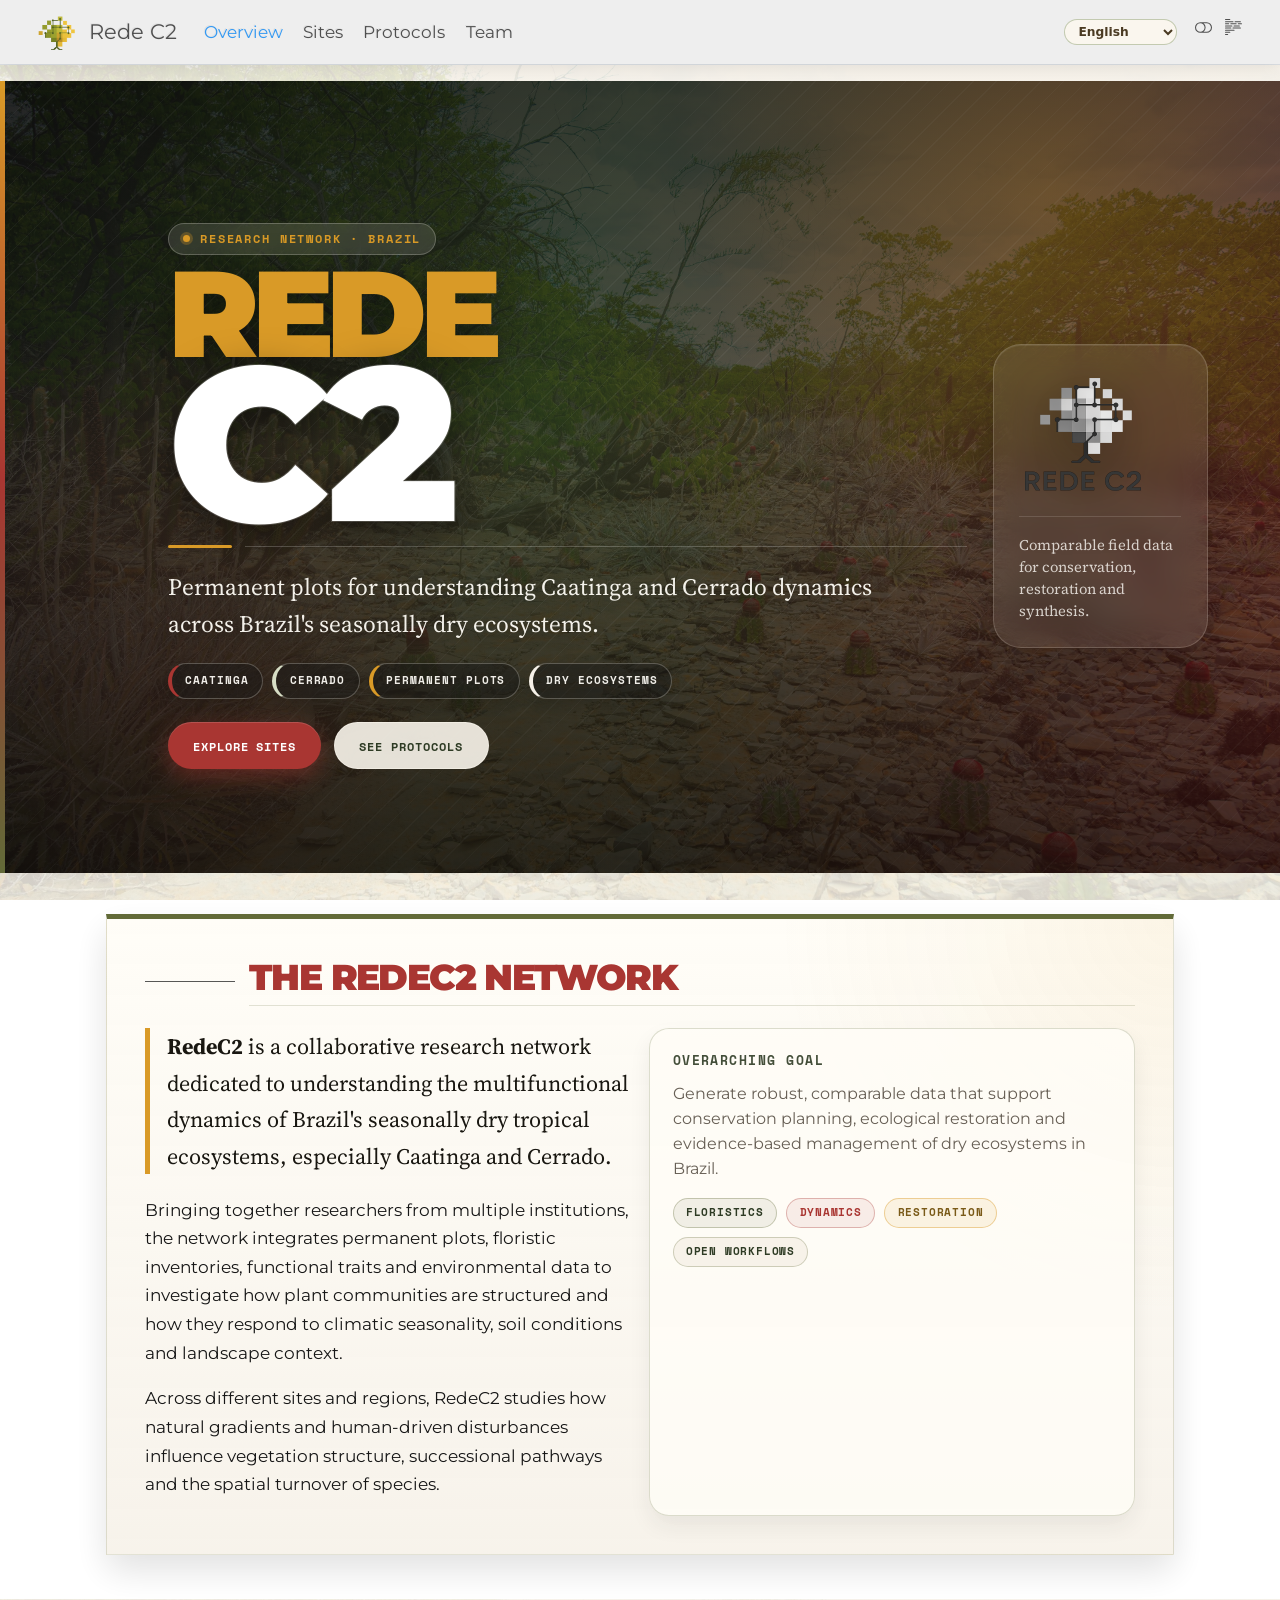
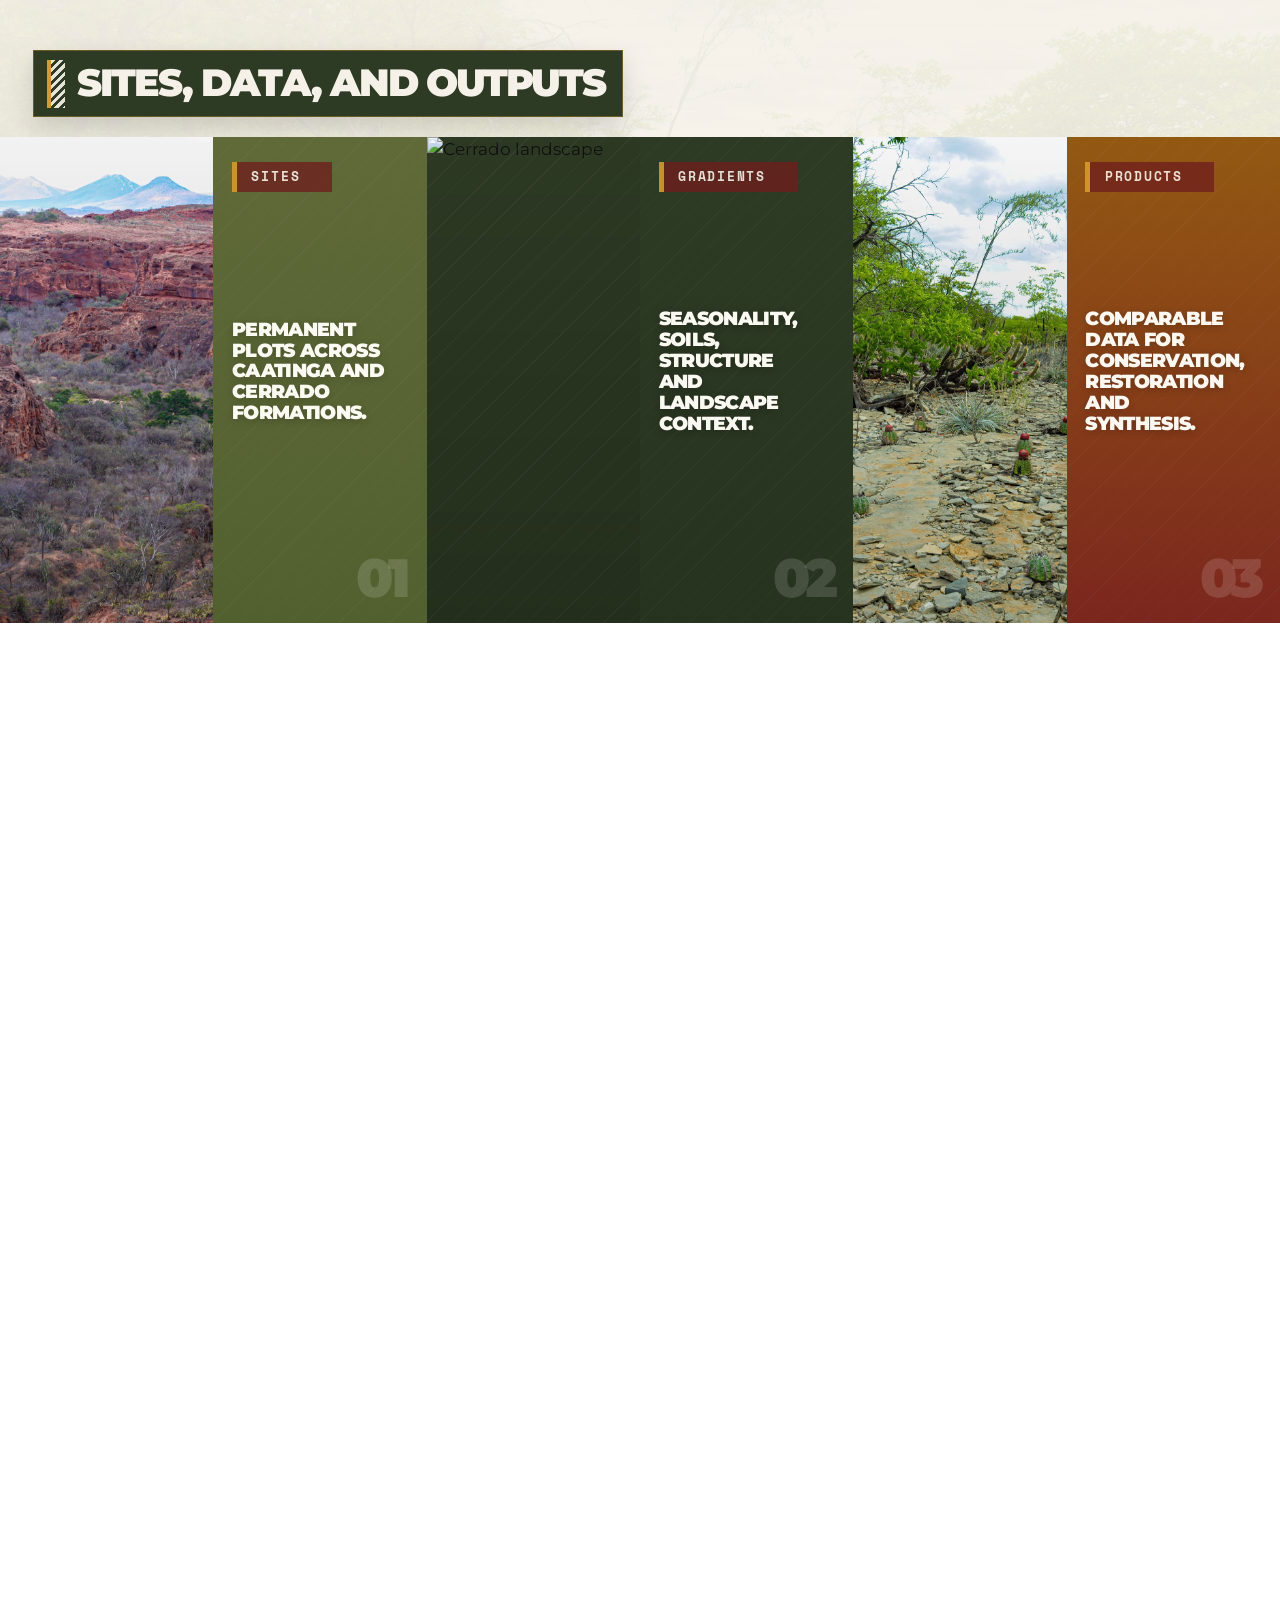
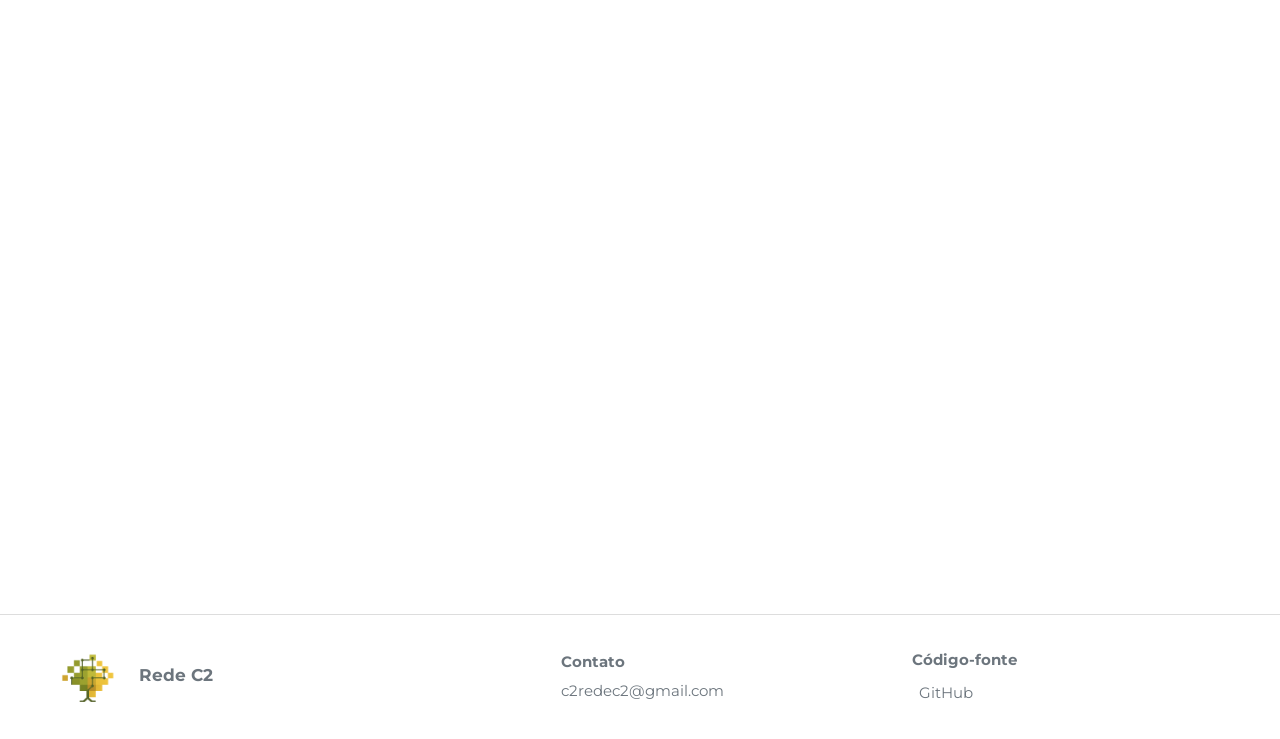
==== docs/index.html @ 5b2606c5 "Update homepage and footer" ====
<!DOCTYPE html>
<html xmlns="http://www.w3.org/1999/xhtml" lang="en" xml:lang="en"><head>

<meta charset="utf-8">
<meta name="generator" content="quarto-1.5.57">

<meta name="viewport" content="width=device-width, initial-scale=1.0, user-scalable=yes">


<title>Rede C2</title>
<style>
code{white-space: pre-wrap;}
span.smallcaps{font-variant: small-caps;}
div.columns{display: flex; gap: min(4vw, 1.5em);}
div.column{flex: auto; overflow-x: auto;}
div.hanging-indent{margin-left: 1.5em; text-indent: -1.5em;}
ul.task-list{list-style: none;}
ul.task-list li input[type="checkbox"] {
  width: 0.8em;
  margin: 0 0.8em 0.2em -1em; /* quarto-specific, see https://github.com/quarto-dev/quarto-cli/issues/4556 */ 
  vertical-align: middle;
}
</style>


<script src="site_libs/quarto-nav/quarto-nav.js"></script>
<script src="site_libs/quarto-nav/headroom.min.js"></script>
<script src="site_libs/clipboard/clipboard.min.js"></script>
<script src="site_libs/quarto-search/autocomplete.umd.js"></script>
<script src="site_libs/quarto-search/fuse.min.js"></script>
<script src="site_libs/quarto-search/quarto-search.js"></script>
<meta name="quarto:offset" content="./">
<link href="./figures/redec2_hex_sticker.png" rel="icon" type="image/png">
<script src="site_libs/quarto-html/quarto.js"></script>
<script src="site_libs/quarto-html/popper.min.js"></script>
<script src="site_libs/quarto-html/tippy.umd.min.js"></script>
<script src="site_libs/quarto-html/anchor.min.js"></script>
<link href="site_libs/quarto-html/tippy.css" rel="stylesheet">
<link href="site_libs/quarto-html/quarto-syntax-highlighting.css" rel="stylesheet" class="quarto-color-scheme" id="quarto-text-highlighting-styles">
<link href="site_libs/quarto-html/quarto-syntax-highlighting-dark.css" rel="prefetch" class="quarto-color-scheme quarto-color-alternate" id="quarto-text-highlighting-styles">
<script src="site_libs/bootstrap/bootstrap.min.js"></script>
<link href="site_libs/bootstrap/bootstrap-icons.css" rel="stylesheet">
<link href="site_libs/bootstrap/bootstrap.min.css" rel="stylesheet" class="quarto-color-scheme" id="quarto-bootstrap" data-mode="light">
<link href="site_libs/bootstrap/bootstrap-dark.min.css" rel="prefetch" class="quarto-color-scheme quarto-color-alternate" id="quarto-bootstrap" data-mode="dark">
<script id="quarto-search-options" type="application/json">{
  "location": "navbar",
  "copy-button": false,
  "collapse-after": 3,
  "panel-placement": "end",
  "type": "overlay",
  "limit": 50,
  "keyboard-shortcut": [
    "f",
    "/",
    "s"
  ],
  "show-item-context": false,
  "language": {
    "search-no-results-text": "No results",
    "search-matching-documents-text": "matching documents",
    "search-copy-link-title": "Copy link to search",
    "search-hide-matches-text": "Hide additional matches",
    "search-more-match-text": "more match in this document",
    "search-more-matches-text": "more matches in this document",
    "search-clear-button-title": "Clear",
    "search-text-placeholder": "",
    "search-detached-cancel-button-title": "Cancel",
    "search-submit-button-title": "Submit",
    "search-label": "Search"
  }
}</script>


<link rel="stylesheet" href="styles.css">
</head>

<body class="nav-fixed">

<div id="quarto-search-results"></div>
  <header id="quarto-header" class="headroom fixed-top">
    <nav class="navbar navbar-expand-lg " data-bs-theme="dark">
      <div class="navbar-container container-fluid">
      <div class="navbar-brand-container mx-auto">
    <a href="./index.html" class="navbar-brand navbar-brand-logo">
    <img src="./figures/redec2_hex_sticker.png" alt="" class="navbar-logo">
    </a>
    <a class="navbar-brand" href="./index.html">
    <span class="navbar-title">Rede C2</span>
    </a>
  </div>
            <div id="quarto-search" class="" title="Search"></div>
          <button class="navbar-toggler" type="button" data-bs-toggle="collapse" data-bs-target="#navbarCollapse" aria-controls="navbarCollapse" role="menu" aria-expanded="false" aria-label="Toggle navigation" onclick="if (window.quartoToggleHeadroom) { window.quartoToggleHeadroom(); }">
  <span class="navbar-toggler-icon"></span>
</button>
          <div class="collapse navbar-collapse" id="navbarCollapse">
            <ul class="navbar-nav navbar-nav-scroll me-auto">
  <li class="nav-item">
    <a class="nav-link active" href="./index.html" aria-current="page"> 
<span class="menu-text">Overview</span></a>
  </li>  
  <li class="nav-item">
    <a class="nav-link" href="./sites/index.html"> 
<span class="menu-text">Sites</span></a>
  </li>  
  <li class="nav-item">
    <a class="nav-link" href="./protocols/index.html"> 
<span class="menu-text">Protocols</span></a>
  </li>  
  <li class="nav-item">
    <a class="nav-link" href="./team/index.html"> 
<span class="menu-text">Team</span></a>
  </li>  
</ul>
            <ul class="navbar-nav navbar-nav-scroll ms-auto">
  <li class="nav-item compact">
    <a class="nav-link" href="https://github.com/giuliaottino/RedeC2"> <i class="bi bi-github" role="img" aria-label="Rede C2 GitHub">
</i> 
<span class="menu-text"></span></a>
  </li>  
</ul>
          </div> <!-- /navcollapse -->
            <div class="quarto-navbar-tools">
  <a href="" class="quarto-color-scheme-toggle quarto-navigation-tool  px-1" onclick="window.quartoToggleColorScheme(); return false;" title="Toggle dark mode"><i class="bi"></i></a>
  <a href="" class="quarto-reader-toggle quarto-navigation-tool px-1" onclick="window.quartoToggleReader(); return false;" title="Toggle reader mode">
  <div class="quarto-reader-toggle-btn">
  <i class="bi"></i>
  </div>
</a>
</div>
      </div> <!-- /container-fluid -->
    </nav>
</header>
<!-- content -->
<div id="quarto-content" class="quarto-container page-columns page-rows-contents page-layout-full page-navbar">
<!-- sidebar -->
<!-- margin-sidebar -->
    
<!-- main -->
<main class="content page-columns page-full column-page" id="quarto-document-content">




<link rel="preconnect" href="https://fonts.googleapis.com">
<link rel="preconnect" href="https://fonts.gstatic.com" crossorigin="">
<link href="https://fonts.googleapis.com/css2?family=Montserrat:wght@400;500;600;700;800;900&amp;family=Source+Serif+4:opsz,wght@8..60,400;8..60,600;8..60,700&amp;family=Space+Mono:wght@400;700&amp;display=swap" rel="stylesheet">
<style>
:root {
  --rc2-red:        #A93632;
  --rc2-red-dark:   #6E1F1D;
  --rc2-green:      #626A38;
  --rc2-green-dark: #2E3B24;
  --rc2-green-soft: #D7DDC5;
  --rc2-ochre:      #D99A27;
  --rc2-cream:      #F6F1E8;
  --rc2-paper:      #FFFDF7;
  --rc2-ink:        #171717;
  --rc2-muted:      #675F55;
  --rc2-line:       rgba(98,106,56,0.22);
  --rc2-shadow:     0 16px 34px rgba(0,0,0,0.12);

  --rc2-safe-gutter: clamp(0.75rem, 2.6vw, 2.25rem);
  --rc2-content-max: 1260px;
  --rc2-wide-max:    1480px;
  --rc2-xl-max:      1560px;
}

*, *::before, *::after {
  box-sizing: border-box;
}

html,
body {
  width: 100% !important;
  max-width: 100% !important;
  overflow-x: hidden !important;
  scroll-behavior: smooth;
}

body {
  margin: 0 !important;
  background:
    linear-gradient(rgba(246,241,232,0.90), rgba(246,241,232,0.86)),
    url("figures/c2_bg.jpg");
  background-repeat: no-repeat;
  background-size: cover;
  background-attachment: fixed;
  background-position: center top;
  color: var(--rc2-ink);
  font-family: 'Montserrat', Arial, sans-serif;
}

img,
video,
iframe,
svg,
canvas {
  max-width: 100%;
}

a {
  color: var(--rc2-red);
}

#quarto-content,
#quarto-document-content,
main,
main.content,
.page-columns,
.page-columns .content {
  min-width: 0 !important;
  max-width: 100% !important;
  overflow-x: hidden !important;
}

main.content {
  background: transparent;
  width: 100% !important;
  padding: 0 !important;
}

.quarto-title-block,
#title-block-header {
  display: none !important;
}

/* Navbar */
.navbar {
  box-shadow: 0 2px 18px rgba(0,0,0,0.10);
  backdrop-filter: blur(10px);
  -webkit-backdrop-filter: blur(10px);
}

.navbar .navbar-brand,
.navbar .nav-link {
  font-family: 'Montserrat', Arial, sans-serif;
}

.navbar .nav-link.active-section {
  color: var(--rc2-red) !important;
  font-weight: 800;
  border-bottom: 2px solid var(--rc2-red);
}

/* =========================================================
   HERO
   ========================================================= */
.rc2-home-hero {
  position: relative;
  width: 100vw;
  max-width: 100vw;
  margin-left: calc(50% - 50vw);
  margin-right: calc(50% - 50vw);
  min-height: clamp(620px, 88vh, 880px);
  display: grid;
  align-items: center;
  overflow: hidden;
  isolation: isolate;
  background:
    radial-gradient(circle at 82% 14%, rgba(217,154,39,0.38), transparent 28%),
    radial-gradient(circle at 18% 82%, rgba(169,54,50,0.26), transparent 36%),
    linear-gradient(108deg, rgba(23,23,23,0.84) 0%, rgba(46,59,36,0.82) 42%, rgba(110,31,29,0.72) 100%),
    url("figures/c2_bg.jpg");
  background-size: cover;
  background-position: center;
  color: #fff;
}

.rc2-home-hero::before {
  content: "";
  position: absolute;
  inset: 0;
  z-index: 0;
  background:
    linear-gradient(
      180deg,
      rgba(0,0,0,0.40) 0%,
      rgba(0,0,0,0.10) 46%,
      rgba(0,0,0,0.56) 100%
    ),
    repeating-linear-gradient(
      135deg,
      rgba(255,255,255,0.055) 0 1px,
      transparent 1px 16px
    );
}

.rc2-home-hero::after {
  content: "";
  position: absolute;
  left: 0;
  top: 0;
  bottom: 0;
  width: 5px;
  z-index: 1;
  background: linear-gradient(
    180deg,
    var(--rc2-ochre) 0%,
    var(--rc2-red) 50%,
    var(--rc2-green) 100%
  );
}

.rc2-home-hero-inner {
  position: relative;
  z-index: 2;
  width: min(1360px, calc(100% - var(--rc2-safe-gutter) * 2));
  margin: 0 auto;
  padding: clamp(4.8rem, 8vw, 7.5rem) 0 clamp(3rem, 5vw, 4.5rem);
  display: grid;
  grid-template-columns: minmax(0, 1.08fr) minmax(240px, 0.36fr);
  gap: clamp(2rem, 5vw, 5rem);
  align-items: center;
}

.rc2-home-kicker {
  display: inline-flex;
  align-items: center;
  gap: 0.6rem;
  padding: 0.36rem 0.82rem;
  border-radius: 999px;
  background: rgba(246,241,232,0.12);
  border: 1px solid rgba(246,241,232,0.24);
  color: var(--rc2-ochre);
  font-family: 'Space Mono', monospace;
  font-size: clamp(0.62rem, 0.9vw, 0.76rem);
  font-weight: 800;
  letter-spacing: 0.16em;
  text-transform: uppercase;
  backdrop-filter: blur(8px);
  -webkit-backdrop-filter: blur(8px);
  animation: fadeSlideUp 0.7s ease both;
}

.rc2-home-kicker::before {
  content: "";
  width: 7px;
  height: 7px;
  border-radius: 50%;
  background: var(--rc2-ochre);
  box-shadow: 0 0 0 3px rgba(217,154,39,0.28);
}

.rc2-home-title {
  margin: 0.7rem 0 0;
  line-height: 0.78;
  font-weight: 900;
  letter-spacing: -0.10em;
  text-transform: uppercase;
  text-shadow: 0 10px 42px rgba(0,0,0,0.52);
  animation: fadeSlideUp 0.75s 0.1s ease both;
}

.rc2-home-title .line-rede {
  display: block;
  font-size: clamp(3.8rem, 9.5vw, 9rem);
  color: var(--rc2-ochre);
  letter-spacing: -0.06em;
}

.rc2-home-title .line-c2 {
  display: block;
  font-size: clamp(6.5rem, 17vw, 16rem);
  color: #fff;
  line-height: 0.76;
  -webkit-text-stroke: 2px rgba(255,255,255,0.18);
}

.rc2-title-rule {
  display: flex;
  align-items: center;
  gap: 0.75rem;
  margin: 1.05rem 0 1.25rem;
  animation: fadeSlideUp 0.75s 0.2s ease both;
}

.rc2-title-rule::before {
  content: "";
  flex: 0 0 clamp(36px, 5vw, 72px);
  height: 3px;
  background: var(--rc2-ochre);
  border-radius: 2px;
}

.rc2-title-rule::after {
  content: "";
  flex: 1;
  height: 1px;
  background: rgba(255,255,255,0.20);
}

.rc2-home-subtitle {
  margin: 0;
  max-width: 720px;
  color: rgba(255,253,247,0.94);
  font-family: 'Source Serif 4', Georgia, serif;
  font-size: clamp(1.05rem, 1.9vw, 1.38rem);
  line-height: 1.58;
  text-shadow: 0 3px 18px rgba(0,0,0,0.42);
  animation: fadeSlideUp 0.75s 0.28s ease both;
}

.rc2-keywords {
  display: flex;
  flex-wrap: wrap;
  gap: 0.55rem;
  margin: 1.2rem 0 0;
  animation: fadeSlideUp 0.75s 0.36s ease both;
}

.rc2-keyword {
  display: inline-flex;
  align-items: center;
  min-height: 36px;
  padding: 0.36rem 0.78rem;
  border-radius: 999px;
  background: rgba(23,23,23,0.46);
  border: 1px solid rgba(246,241,232,0.26);
  color: rgba(255,253,247,0.93);
  font-family: 'Space Mono', monospace;
  font-size: clamp(0.62rem, 0.78vw, 0.72rem);
  font-weight: 800;
  letter-spacing: 0.09em;
  text-transform: uppercase;
  backdrop-filter: blur(10px);
  -webkit-backdrop-filter: blur(10px);
  box-shadow: 0 8px 18px rgba(0,0,0,0.16);
}

.rc2-keyword--red   { border-left: 4px solid var(--rc2-red); }
.rc2-keyword--green { border-left: 4px solid var(--rc2-green-soft); }
.rc2-keyword--ochre { border-left: 4px solid var(--rc2-ochre); }
.rc2-keyword--cream { border-left: 4px solid var(--rc2-cream); }

.rc2-btn-row {
  display: flex;
  flex-wrap: wrap;
  gap: 0.75rem;
  margin-top: 1.35rem;
  animation: fadeSlideUp 0.75s 0.44s ease both;
}

.rc2-btn {
  display: inline-flex;
  align-items: center;
  justify-content: center;
  gap: 0.45rem;
  padding: 0.78rem 1.45rem;
  border-radius: 999px;
  font-family: 'Space Mono', monospace;
  font-size: 0.72rem;
  font-weight: 800;
  letter-spacing: 0.08em;
  text-transform: uppercase;
  text-decoration: none !important;
  transition: transform 0.18s ease, box-shadow 0.18s ease;
}

.rc2-btn--main {
  background: var(--rc2-red);
  color: #fff !important;
  box-shadow:
    0 8px 22px rgba(169,54,50,0.42),
    inset 0 1px 0 rgba(255,255,255,0.14);
}

.rc2-btn--ghost {
  background: rgba(246,241,232,0.92);
  color: var(--rc2-green-dark) !important;
  border: 1.5px solid rgba(246,241,232,0.70);
  backdrop-filter: blur(6px);
  -webkit-backdrop-filter: blur(6px);
}

.rc2-btn:hover {
  transform: translateY(-2px);
  box-shadow: 0 14px 28px rgba(0,0,0,0.22);
}

.rc2-home-logo-card {
  align-self: center;
  display: flex;
  flex-direction: column;
  justify-content: center;
  gap: 1rem;
  padding: clamp(1.1rem, 2vw, 1.8rem);
  border-radius: 28px;
  background: rgba(255,253,247,0.08);
  border: 1px solid rgba(246,241,232,0.18);
  box-shadow:
    0 22px 50px rgba(0,0,0,0.20),
    inset 0 1px 0 rgba(255,255,255,0.08);
  backdrop-filter: blur(14px);
  -webkit-backdrop-filter: blur(14px);
  animation: fadeSlideUp 0.75s 0.18s ease both;
}

.rc2-home-logo-card img {
  width: clamp(94px, 10vw, 150px);
  filter: drop-shadow(0 12px 26px rgba(0,0,0,0.36));
}

.rc2-home-logo-card-divider {
  height: 1px;
  background: rgba(246,241,232,0.15);
}

.rc2-home-logo-card p {
  margin: 0;
  color: rgba(255,253,247,0.78);
  font-family: 'Source Serif 4', Georgia, serif;
  font-size: clamp(0.86rem, 1.15vw, 0.98rem);
  line-height: 1.5;
}

/* =========================================================
   SEÇÕES
   ========================================================= */
.rc2-section,
.content-card {
  width: min(var(--rc2-content-max), calc(100% - var(--rc2-safe-gutter) * 2));
  margin: 2.4rem auto 0;
  padding: clamp(1.25rem, 3vw, 2.4rem);
  background:
    radial-gradient(circle at 100% 0%, rgba(217,154,39,0.08), transparent 32%),
    linear-gradient(180deg, rgba(255,253,247,0.96), rgba(246,241,232,0.88));
  border: 1px solid rgba(98,106,56,0.18);
  border-top: 5px solid var(--rc2-green);
  box-shadow: var(--rc2-shadow);
  overflow: hidden;
}

.rc2-section--wide {
  width: min(var(--rc2-wide-max), calc(100% - var(--rc2-safe-gutter) * 2));
}

.rc2-section--xl,
#institutions {
  width: min(var(--rc2-xl-max), calc(100% - var(--rc2-safe-gutter) * 2));
}

.rc2-section-title {
  display: grid;
  grid-template-columns: 90px 1fr;
  gap: 0.8rem;
  align-items: center;
  margin-bottom: 1.35rem;
}

.rc2-section-title::before {
  content: "";
  height: 1px;
  background: var(--rc2-ink);
  opacity: 0.72;
}

.rc2-section-title h2 {
  margin: 0;
  padding-bottom: 0.45rem;
  border-bottom: 1px solid rgba(98,106,56,0.18);
  color: var(--rc2-red);
  font-family: 'Montserrat', Arial, sans-serif;
  font-size: clamp(1.25rem, 3vw, 2.1rem);
  font-weight: 900;
  line-height: 1.05;
  letter-spacing: -0.045em;
  text-transform: uppercase;
}

.rc2-lead,
.lead {
  margin: 0 0 1.25rem 0 !important;
  padding-left: 1rem;
  border-left: 5px solid var(--rc2-ochre);
  color: #191711 !important;
  font-family: 'Source Serif 4', Georgia, serif !important;
  font-size: clamp(1.08rem, 2vw, 1.3rem) !important;
  line-height: 1.65 !important;
}

.rc2-section p,
.content-card p {
  color: var(--rc2-ink);
  font-size: 0.98rem;
  line-height: 1.72;
}

.rc2-pills {
  display: flex;
  flex-wrap: wrap;
  gap: 0.55rem;
  margin: 1.1rem 0;
}

.rc2-pill,
.pill {
  display: inline-flex;
  align-items: center;
  gap: 0.35rem;
  padding: 0.32rem 0.72rem;
  border-radius: 999px;
  background: rgba(246,241,232,0.84);
  border: 1.5px solid rgba(98,106,56,0.28);
  color: var(--rc2-green-dark);
  font-family: 'Space Mono', monospace;
  font-size: 0.66rem;
  font-weight: 800;
  letter-spacing: 0.07em;
  text-transform: uppercase;
}

.rc2-pill--red {
  color: var(--rc2-red);
  border-color: rgba(169,54,50,0.32);
  background: rgba(169,54,50,0.08);
}

.rc2-pill--green {
  color: var(--rc2-green-dark);
  border-color: rgba(98,106,56,0.32);
  background: rgba(98,106,56,0.09);
}

.rc2-pill--ochre {
  color: #7A5A18;
  border-color: rgba(217,154,39,0.42);
  background: rgba(217,154,39,0.10);
}

.rc2-grid-2 {
  display: grid;
  grid-template-columns: repeat(auto-fit, minmax(min(100%, 280px), 1fr));
  gap: 1rem;
}

.rc2-grid-3 {
  display: grid;
  grid-template-columns: repeat(auto-fit, minmax(min(100%, 260px), 1fr));
  gap: 1rem;
}

.rc2-grid-4 {
  display: grid;
  grid-template-columns: repeat(auto-fit, minmax(min(100%, 220px), 1fr));
  gap: 0.9rem;
}

.rc2-card,
.proto-card,
.sites-box,
.info-box {
  position: relative;
  min-width: 0;
  padding: clamp(1rem, 2vw, 1.35rem);
  border-radius: 20px;
  background: rgba(255,253,247,0.84);
  border: 1px solid var(--rc2-line);
  box-shadow: 0 10px 22px rgba(0,0,0,0.065);
  transition: transform 0.18s ease, box-shadow 0.18s ease, border-color 0.18s ease;
}

.rc2-card:hover,
.proto-card:hover,
.sites-box:hover {
  transform: translateY(-2px);
  border-color: rgba(169,54,50,0.30);
  box-shadow: 0 14px 26px rgba(0,0,0,0.10);
}

.rc2-card h3,
.proto-card h3,
.sites-box h3 {
  margin: 0 0 0.7rem 0;
  color: var(--rc2-green-dark);
  font-family: 'Space Mono', monospace;
  font-size: 0.78rem;
  font-weight: 800;
  letter-spacing: 0.11em;
  line-height: 1.25;
  text-transform: uppercase;
}

.rc2-card p,
.proto-card p,
.sites-box p {
  margin: 0;
  color: var(--rc2-muted);
  font-size: 0.92rem;
  line-height: 1.6;
}

/* =========================================================
   FEATURE BAND
   Ajustado: texto mais à esquerda + fonte um pouco menor
   ========================================================= */
.rc2-feature-band {
  position: relative;
  width: 100vw;
  max-width: 100vw;
  margin: 2.6rem calc(50% - 50vw) 0;
  overflow: hidden;
  overflow-x: clip;
  background:
    linear-gradient(180deg, rgba(246,241,232,0.96), rgba(246,241,232,0.84)),
    url("figures/c2_bg.jpg");
  background-size: cover;
  background-position: center;
}

@supports not (overflow: clip) {
  .rc2-feature-band {
    overflow: hidden;
  }
}

.rc2-feature-title-wrap {
  width: min(var(--rc2-content-max), calc(100% - var(--rc2-safe-gutter) * 2));
  margin: 0 auto;
  padding: clamp(2rem, 4vw, 3.5rem) 0 1.15rem;
}

.rc2-feature-title {
  display: inline-flex;
  align-items: center;
  padding: 0.5rem 1rem 0.5rem 0.72rem;
  background: var(--rc2-green-dark);
  color: var(--rc2-cream);
  border: 1px solid rgba(217,154,39,0.35);
  font-size: clamp(1.4rem, 3vw, 2.5rem);
  line-height: 1;
  font-weight: 900;
  letter-spacing: -0.05em;
  text-transform: uppercase;
  box-shadow: 0 10px 24px rgba(0,0,0,0.14);
  gap: 0.72rem;
}

.rc2-feature-title-accent {
  flex-shrink: 0;
  width: 18px;
  height: 48px;
  background: repeating-linear-gradient(
    135deg,
    rgba(246,241,232,0.92) 0 3px,
    transparent 3px 6px
  );
  border-left: 4px solid var(--rc2-ochre);
}

.rc2-feature-grid {
  display: grid;
  width: 100%;
  grid-template-columns: 1fr 1fr 1fr 1fr 1fr 1fr;
  min-height: clamp(420px, 38vw, 640px);
}

.rc2-feature-photo,
.rc2-feature-panel {
  min-width: 0;
  min-height: clamp(420px, 38vw, 640px);
}

.rc2-feature-photo {
  position: relative;
  overflow: hidden;
  background: var(--rc2-green-dark);
}

.rc2-feature-photo img {
  width: 100%;
  height: 100%;
  object-fit: cover;
  object-position: center;
  display: block;
  filter: saturate(0.92) contrast(1.06);
  transition: transform 1.15s ease, filter 1.15s ease;
}

.rc2-feature-photo:hover img {
  transform: scale(1.045);
  filter: saturate(1.02) contrast(1.10);
}

.rc2-feature-photo::after {
  content: "";
  position: absolute;
  inset: 0;
  background:
    linear-gradient(180deg, rgba(0,0,0,0.04), rgba(0,0,0,0.22)),
    repeating-linear-gradient(
      135deg,
      rgba(255,255,255,0.045) 0 1px,
      transparent 1px 18px
    );
  pointer-events: none;
}

.rc2-feature-panel {
  position: relative;
  display: flex;
  flex-direction: column;
  justify-content: space-between;
  padding:
    clamp(1.15rem, 2vw, 1.95rem)
    clamp(0.95rem, 1.55vw, 1.35rem)
    clamp(0.9rem, 1.4vw, 1.2rem)
    clamp(0.88rem, 1.45vw, 1.2rem);
  color: #fff;
  overflow: hidden;
}

.rc2-feature-panel::after {
  content: "";
  position: absolute;
  inset: 0;
  background:
    repeating-linear-gradient(
      135deg,
      rgba(255,255,255,0.035) 0 1px,
      transparent 1px 18px
    );
  pointer-events: none;
  opacity: 0.7;
}

.rc2-feature-panel > * {
  position: relative;
  z-index: 1;
}

.rc2-feature-panel--sites {
  background: linear-gradient(180deg, #5F6A38 0%, #52602F 100%);
}

.rc2-feature-panel--gradients {
  background: linear-gradient(180deg, #2E3B24 0%, #26331F 100%);
}

.rc2-feature-panel--products {
  background: linear-gradient(180deg, #935912 0%, #7B261E 100%);
}

.rc2-feature-panel h3 {
  width: fit-content;
  margin: 0;
  padding: 0.42rem 0.86rem;
  background: rgba(110,31,29,0.88);
  color: var(--rc2-cream);
  border-left: 5px solid var(--rc2-ochre);
  font-family: 'Space Mono', monospace;
  font-size: 0.74rem;
  font-weight: 800;
  letter-spacing: 0.14em;
  text-transform: uppercase;
  line-height: 1.25;
}

.rc2-feature-panel p {
  margin: 0 !important;
  max-width: 12ch;
  color: rgba(255,253,247,0.98) !important;
  font-family: 'Montserrat', Arial, sans-serif !important;
  font-size: clamp(1.08rem, 1.48vw, 1.68rem) !important;
  line-height: 1.10 !important;
  font-weight: 900 !important;
  letter-spacing: -0.035em !important;
  text-transform: uppercase !important;
  text-shadow: 0 2px 8px rgba(0,0,0,0.20);
  overflow-wrap: normal;
  word-break: normal;
  hyphens: none;
}

.rc2-feature-panel-num {
  align-self: flex-end;
  color: rgba(255,255,255,0.14);
  font-family: 'Montserrat', Arial, sans-serif;
  font-size: clamp(2.6rem, 4.2vw, 4.6rem);
  font-weight: 900;
  line-height: 1;
  letter-spacing: -0.08em;
  user-select: none;
}

/* =========================================================
   ANIMAÇÕES
   ========================================================= */
@keyframes fadeSlideUp {
  from {
    opacity: 0;
    transform: translateY(24px);
  }
  to {
    opacity: 1;
    transform: translateY(0);
  }
}

.reveal-ready {
  opacity: 0;
  transform: translateY(40px);
  transition:
    opacity 0.72s ease,
    transform 0.72s cubic-bezier(.2,.7,.2,1);
  transition-delay: var(--reveal-delay, 0ms);
  will-change: opacity, transform;
}

.reveal-ready.is-visible {
  opacity: 1;
  transform: translateY(0);
}

.rc2-feature-band.reveal-ready {
  transform: translateY(42px);
}

.rc2-feature-band.reveal-ready.is-visible {
  transform: translateY(0);
}

@media (prefers-reduced-motion: reduce) {
  .reveal-ready,
  .rc2-feature-band.reveal-ready {
    opacity: 1 !important;
    transform: none !important;
    transition: none !important;
  }
}

/* =========================================================
   RESPONSIVO
   ========================================================= */
@media (max-width: 1180px) {
  .rc2-home-hero-inner {
    grid-template-columns: 1fr;
  }

  .rc2-home-logo-card {
    max-width: 420px;
  }

  .rc2-feature-grid {
    grid-template-columns: repeat(3, minmax(0, 1fr));
  }

  .rc2-feature-photo,
  .rc2-feature-panel {
    min-height: 360px;
  }

  .rc2-feature-panel {
    padding:
      1.05rem
      0.95rem
      0.9rem
      0.9rem;
  }

  .rc2-feature-panel p {
    font-size: clamp(0.98rem, 2vw, 1.32rem) !important;
    max-width: 12ch;
  }
}

@media (max-width: 980px) {
  .rc2-section-title {
    grid-template-columns: 56px 1fr;
  }
}

@media (max-width: 760px) {
  .rc2-feature-grid {
    grid-template-columns: 1fr;
  }

  .rc2-feature-photo,
  .rc2-feature-panel {
    min-height: 280px;
  }

  .rc2-feature-panel {
    padding: 1.25rem 1rem 1rem 1rem;
  }

  .rc2-feature-panel p {
    max-width: 20ch;
    font-size: clamp(1.08rem, 5.2vw, 1.55rem) !important;
  }
}

@media (max-width: 680px) {
  .rc2-home-hero {
    min-height: auto;
  }

  .rc2-home-title .line-c2 {
    font-size: clamp(5.5rem, 22vw, 8rem);
  }

  .rc2-feature-title {
    font-size: clamp(1.2rem, 8vw, 1.85rem);
  }

  .rc2-feature-title-accent {
    height: 38px;
  }

  .rc2-section-title {
    grid-template-columns: 34px 1fr;
  }

  .rc2-btn {
    width: 100%;
  }
}

@media (max-width: 420px) {
  :root {
    --rc2-safe-gutter: 0.65rem;
  }

  .rc2-section,
  .content-card {
    padding: clamp(1rem, 4vw, 1.35rem);
    border-radius: 22px;
  }
}

/* =========================================================
   INSTITUIÇÕES
   ========================================================= */
.inst-grid {
  display: grid;
  grid-template-columns: repeat(auto-fit, minmax(min(100%, 180px), 1fr));
  gap: clamp(0.65rem, 1.2vw, 0.95rem);
  margin-top: 1rem;
  align-items: stretch;
}

.inst-item {
  min-width: 0;
  max-width: 100%;
  display: flex;
  flex-direction: column;
  align-items: center;
  justify-content: center;
  gap: 0.58rem;
  padding: clamp(0.85rem, 1.2vw, 1.05rem);
  min-height: 122px;
  border-radius: 20px;
  background: rgba(255,253,247,0.88);
  border: 1px solid rgba(98,106,56,0.18);
  text-decoration: none;
  transition: transform 0.18s ease, box-shadow 0.18s ease;
}

.inst-item:hover {
  transform: translateY(-2px);
  box-shadow: 0 12px 24px rgba(0,0,0,0.10);
}

.inst-logo {
  width: 100%;
  height: clamp(56px, 5vw, 76px);
  object-fit: contain;
}

.inst-name {
  font-family: 'Space Mono', monospace;
  font-size: 0.62rem;
  line-height: 1.22;
  font-weight: 800;
  letter-spacing: 0.05em;
  text-transform: uppercase;
  color: #2E3B24;
  text-align: center;
  overflow-wrap: anywhere;
}

@media (max-width: 640px) {
  .inst-grid {
    grid-template-columns: repeat(2, minmax(0, 1fr));
  }
}

@media (max-width: 380px) {
  .inst-grid {
    grid-template-columns: 1fr;
  }
}

.html-widget,
.leaflet,
.leaflet-container,
iframe {
  width: 100% !important;
  max-width: 100% !important;
}
</style>
<section class="rc2-home-hero page-columns page-full" id="inicio" aria-label="RedeC2 homepage hero">
  <div class="rc2-home-hero-inner page-columns page-full">

    <div>
      <div class="rc2-home-kicker">Research Network · Brazil</div>

      <h1 class="rc2-home-title">
        <span class="line-rede">Rede</span>
        <span class="line-c2">C2</span>
      </h1>

      <div class="rc2-title-rule" aria-hidden="true"></div>

      <p class="rc2-home-subtitle">
        Permanent plots for understanding Caatinga and Cerrado dynamics
        across Brazil's seasonally dry ecosystems.
      </p>

      <div class="rc2-keywords" aria-label="Main keywords">
        <span class="rc2-keyword rc2-keyword--red">Caatinga</span>
        <span class="rc2-keyword rc2-keyword--green">Cerrado</span>
        <span class="rc2-keyword rc2-keyword--ochre">Permanent plots</span>
        <span class="rc2-keyword rc2-keyword--cream">Dry ecosystems</span>
      </div>

      <div class="rc2-btn-row">
        <a class="rc2-btn rc2-btn--main" href="sites/">Explore sites</a>
        <a class="rc2-btn rc2-btn--ghost" href="protocols/">See protocols</a>
      </div>
    </div>

    <aside class="rc2-home-logo-card" aria-label="RedeC2 visual identity">
      <img src="figures/logoc2.png" alt="RedeC2 logo">
      <div class="rc2-home-logo-card-divider"></div>
      <p>Comparable field data for conservation, restoration and synthesis.</p>
    </aside>

  </div>
</section>
<section class="rc2-section" id="rede">
  <div class="rc2-section-title"><h2 class="anchored">The RedeC2 network</h2></div>

  <div class="rc2-grid-2">
    <div>
      <p class="rc2-lead">
        <strong>RedeC2</strong> is a collaborative research network dedicated
        to understanding the multifunctional dynamics of Brazil's seasonally dry
        tropical ecosystems, especially Caatinga and Cerrado.
      </p>

      <p>
        Bringing together researchers from multiple institutions, the network
        integrates permanent plots, floristic inventories, functional traits and
        environmental data to investigate how plant communities are structured
        and how they respond to climatic seasonality, soil conditions and
        landscape context.
      </p>

      <p>
        Across different sites and regions, RedeC2 studies how natural gradients
        and human-driven disturbances influence vegetation structure,
        successional pathways and the spatial turnover of species.
      </p>
    </div>

    <div class="rc2-card">
      <h3 class="anchored">Overarching goal</h3>
      <p>
        Generate robust, comparable data that support conservation planning,
        ecological restoration and evidence-based management of dry ecosystems
        in Brazil.
      </p>

      <div class="rc2-pills" style="margin-top:1rem;">
        <span class="rc2-pill rc2-pill--green">Floristics</span>
        <span class="rc2-pill rc2-pill--red">Dynamics</span>
        <span class="rc2-pill rc2-pill--ochre">Restoration</span>
        <span class="rc2-pill">Open workflows</span>
      </div>
    </div>
  </div>
</section>
<section class="rc2-feature-band" id="eixos" aria-label="RedeC2 working axes">

  <div class="rc2-feature-title-wrap">
    <div class="rc2-feature-title">
      <span class="rc2-feature-title-accent" aria-hidden="true"></span>
      Sites, data, and outputs
    </div>
  </div>

  <div class="rc2-feature-grid">

    <article class="rc2-feature-photo">
      <img src="figures/canudos_dc.jpg" alt="Caatinga landscape" loading="lazy" decoding="async">
    </article>

    <article class="rc2-feature-panel rc2-feature-panel--sites" aria-label="Sites">
      <h3 class="anchored">Sites</h3>
      <p>Permanent plots across Caatinga and Cerrado formations.</p>
      <span class="rc2-feature-panel-num" aria-hidden="true">01</span>
    </article>

    <article class="rc2-feature-photo">
      <img src="figures/agua_limpa.jpg" alt="Cerrado landscape" loading="lazy" decoding="async">
    </article>

    <article class="rc2-feature-panel rc2-feature-panel--gradients" aria-label="Gradients">
      <h3 class="anchored">Gradients</h3>
      <p>Seasonality, soils, structure and landscape context.</p>
      <span class="rc2-feature-panel-num" aria-hidden="true">02</span>
    </article>

    <article class="rc2-feature-photo">
      <img src="figures/gruta_brejoes_dc.jpg" alt="Dry ecosystem field site" loading="lazy" decoding="async">
    </article>

    <article class="rc2-feature-panel rc2-feature-panel--products" aria-label="Products">
      <h3 class="anchored">Products</h3>
      <p>Comparable data for conservation, restoration and synthesis.</p>
      <span class="rc2-feature-panel-num" aria-hidden="true">03</span>
    </article>

  </div>
</section>
<section class="rc2-section" id="workflows">
  <div class="rc2-section-title"><h2 class="anchored">Integrated monitoring workflow</h2></div>

  <div class="rc2-grid-4">
    <article class="rc2-card">
      <h3 class="anchored">01 · Permanent plots</h3>
      <p>
        Repeated measurements of woody vegetation, herbs, regeneration and
        coarse woody debris in standardized units.
      </p>
    </article>

    <article class="rc2-card">
      <h3 class="anchored">02 · Species and traits</h3>
      <p>
        Floristic inventories, taxonomic standardization and functional trait
        records connected to ecological gradients.
      </p>
    </article>

    <article class="rc2-card">
      <h3 class="anchored">03 · Environmental context</h3>
      <p>
        Climate, soil and landscape layers combined with field records for
        cross-site comparability.
      </p>
    </article>

    <article class="rc2-card">
      <h3 class="anchored">04 · Synthesis</h3>
      <p>
        Outputs for ecological theory, biodiversity conservation, restoration
        planning and public decision-making.
      </p>
    </article>
  </div>
</section>
<div class="cell">
<div class="cell-output-display">
<section class="rc2-section rc2-section--xl" id="institutions">
<div class="rc2-section-title">
<h2 class="anchored">Participating institutions</h2>
</div>
<div class="inst-grid">
<a class="inst-item" href="https://www.embrapa.br" target="_blank" rel="noopener">
<img src="figures/logo_inst/embrapa_logo.png" class="inst-logo" alt="Empresa Brasileira de Pesquisa Agropecuária (EMBRAPA)" loading="lazy" decoding="async">
<div class="inst-name">Empresa Brasileira de Pesquisa Agropecuária (EMBRAPA)</div>
</a>
<a class="inst-item" href="https://www.ird.fr" target="_blank" rel="noopener">
<img src="figures/logo_inst/ird_logo.png" class="inst-logo" alt="Institut de Recherche pour le Développement (IRD)" loading="lazy" decoding="async">
<div class="inst-name">Institut de Recherche pour le Développement (IRD)</div>
</a>
<a class="inst-item" href="https://www.jbrj.gov.br" target="_blank" rel="noopener">
<img src="figures/logo_inst/jbrj_logo.png" class="inst-logo" alt="Instituto de Pesquisas Jardim Botânico do Rio de Janeiro (JBRJ)" loading="lazy" decoding="async">
<div class="inst-name">Instituto de Pesquisas Jardim Botânico do Rio de Janeiro (JBRJ)</div>
</a>
<a class="inst-item" href="https://www.kew.org" target="_blank" rel="noopener">
<img src="figures/logo_inst/kew_logo.png" class="inst-logo" alt="Royal Botanic Gardens, Kew" loading="lazy" decoding="async">
<div class="inst-name">Royal Botanic Gardens, Kew</div>
</a>
<a class="inst-item" href="https://www.gov.br/florestal" target="_blank" rel="noopener">
<img src="figures/logo_inst/sfb_logo.png" class="inst-logo" alt="Serviço Florestal Brasileiro (SFB)" loading="lazy" decoding="async">
<div class="inst-name">Serviço Florestal Brasileiro (SFB)</div>
</a>
<a class="inst-item" href="https://unemat.br" target="_blank" rel="noopener">
<img src="figures/logo_inst/unemat_logo.png" class="inst-logo" alt="Universidade do Estado de Mato Grosso (UNEMAT – Cáceres)" loading="lazy" decoding="async">
<div class="inst-name">Universidade do Estado de Mato Grosso (UNEMAT – Cáceres)</div>
</a>
<a class="inst-item" href="https://www.unesp.br" target="_blank" rel="noopener">
<img src="figures/logo_inst/unesp_logo.png" class="inst-logo" alt="Universidade Estadual Paulista (UNESP – Rio Claro)" loading="lazy" decoding="async">
<div class="inst-name">Universidade Estadual Paulista (UNESP – Rio Claro)</div>
</a>
<a class="inst-item" href="https://ufla.br" target="_blank" rel="noopener">
<img src="figures/logo_inst/ufla-logo.png" class="inst-logo" alt="Universidade Federal de Lavras (UFLA)" loading="lazy" decoding="async">
<div class="inst-name">Universidade Federal de Lavras (UFLA)</div>
</a>
<a class="inst-item" href="https://www.ufmg.br" target="_blank" rel="noopener">
<img src="figures/logo_inst/UFMG_logo.png" class="inst-logo" alt="Universidade Federal de Minas Gerais (UFMG)" loading="lazy" decoding="async">
<div class="inst-name">Universidade Federal de Minas Gerais (UFMG)</div>
</a>
<a class="inst-item" href="https://www.ufpe.br" target="_blank" rel="noopener">
<img src="figures/logo_inst/ufpe_logo.png" class="inst-logo" alt="Universidade Federal de Pernambuco (UFPE)" loading="lazy" decoding="async">
<div class="inst-name">Universidade Federal de Pernambuco (UFPE)</div>
</a>
<a class="inst-item" href="https://www.ufc.br" target="_blank" rel="noopener">
<img src="figures/logo_inst/ufc_logo.png" class="inst-logo" alt="Universidade Federal do Ceará (UFC)" loading="lazy" decoding="async">
<div class="inst-name">Universidade Federal do Ceará (UFC)</div>
</a>
<a class="inst-item" href="https://portais.univasf.edu.br" target="_blank" rel="noopener">
<img src="figures/logo_inst/univasf_logo.png" class="inst-logo" alt="Universidade Federal do Vale do São Francisco (UNIVASF)" loading="lazy" decoding="async">
<div class="inst-name">Universidade Federal do Vale do São Francisco (UNIVASF)</div>
</a>
<a class="inst-item" href="https://www.unito.it" target="_blank" rel="noopener">
<img src="figures/logo_inst/unito_logo.png" class="inst-logo" alt="Università di Torino (UniTO)" loading="lazy" decoding="async">
<div class="inst-name">Università di Torino (UniTO)</div>
</a>
<a class="inst-item" href="https://www.exeter.ac.uk" target="_blank" rel="noopener">
<img src="figures/logo_inst/exeter_logo.png" class="inst-logo" alt="University of Exeter" loading="lazy" decoding="async">
<div class="inst-name">University of Exeter</div>
</a>
</div>
</section>
</div>
</div>
<section class="rc2-section" id="contact">
  <div class="rc2-section-title"><h2 class="anchored">Contact</h2></div>

  <div class="rc2-grid-2">
    <div class="rc2-card">
      <h3 class="anchored">Email</h3>
      <p><a href="mailto:c2redec2@gmail.com">c2redec2@gmail.com</a></p>
    </div>

    <div class="rc2-card">
      <h3 class="anchored">Repository</h3>
      <p>
        <a href="https://github.com/C2rede" target="_blank" rel="noopener">
          github.com/C2rede
        </a>
      </p>
    </div>
  </div>
</section>
<script>
document.addEventListener("DOMContentLoaded", function () {

  const revealTargets = document.querySelectorAll(
    ".rc2-section, .content-card, .rc2-feature-band, .team-controls, .team-card"
  );

  revealTargets.forEach((el, index) => {
    el.classList.add("reveal-ready");
    el.style.setProperty("--reveal-delay", `${Math.min(index, 8) * 45}ms`);
  });

  if (
    window.matchMedia("(prefers-reduced-motion: reduce)").matches ||
    !("IntersectionObserver" in window)
  ) {
    revealTargets.forEach(el => el.classList.add("is-visible"));
  } else {
    const revealObserver = new IntersectionObserver(entries => {
      entries.forEach(entry => {
        if (entry.isIntersecting) {
          entry.target.classList.add("is-visible");
          revealObserver.unobserve(entry.target);
        }
      });
    }, {
      threshold: 0.10,
      rootMargin: "0px 0px -6% 0px"
    });

    revealTargets.forEach(el => revealObserver.observe(el));
  }

  const sections = document.querySelectorAll("section[id]");
  const navLinks = document.querySelectorAll(".navbar a[href]");

  if (sections.length && "IntersectionObserver" in window) {
    const navObserver = new IntersectionObserver(entries => {
      entries.forEach(entry => {
        if (!entry.isIntersecting) return;

        const id = entry.target.id;

        navLinks.forEach(link => {
          const href = link.getAttribute("href") || "";
          link.classList.toggle("active-section", href.endsWith("#" + id));
        });
      });
    }, {
      rootMargin: "-35% 0px -55% 0px",
      threshold: 0
    });

    sections.forEach(section => navObserver.observe(section));
  }

});
</script>



</main> <!-- /main -->
<footer class="redec2-site-footer" aria-label="Rodapé do site Rede C2">

  <div class="redec2-footer-inner">



    <div class="redec2-footer-brand">

      <a class="redec2-footer-home" href="index.html" aria-label="Página inicial da Rede C2">

        <img class="redec2-footer-logo" data-src="figures/redec2_hex_sticker.png" alt="Rede C2">

      </a>



      <div class="redec2-footer-name">

        <strong>Rede C2</strong>

        <span></span>

      </div>

    </div>



    <div class="redec2-footer-contact">

      <div class="redec2-footer-title">Contato</div>

      <a href="mailto:c2redec2@gmail.com">c2redec2@gmail.com</a>

    </div>



    <div class="redec2-footer-links">

      <div class="redec2-footer-title">Código-fonte</div>

      <a href="https://github.com/giuliaottino/RedeC2" target="_blank" rel="noopener" aria-label="GitHub da Rede C2">

        <i class="bi bi-github" aria-hidden="true"></i>

        <span>GitHub</span>

      </a>

    </div>



  </div>

</footer>



<script>

(function () {

  const PROJECT_BASE = "RedeC2";



  function getPathInsideSite() {

    let path = window.location.pathname;



    if (path.startsWith("/" + PROJECT_BASE + "/")) {

      path = path.replace("/" + PROJECT_BASE, "");

    }



    if (path === "" || path === "/") {

      path = "/index.html";

    }



    if (path.endsWith("/")) {

      path = path + "index.html";

    }



    return path;

  }



  function getRelativePrefix() {

    const path = getPathInsideSite();

    const parts = path.split("/").filter(Boolean);



    if (parts.length <= 1) {

      return "";

    }



    return "../".repeat(parts.length - 1);

  }



  function fixFooterPaths() {

    const footer = document.querySelector(".redec2-site-footer");



    if (footer && footer.parentElement !== document.body) {

      document.body.appendChild(footer);

    }



    const prefix = getRelativePrefix();



    document.querySelectorAll(".redec2-site-footer img[data-src]").forEach(function (img) {

      const src = img.getAttribute("data-src");



      if (!src) {

        return;

      }



      img.src = prefix + src.replace(/^\/+/, "");



      img.addEventListener("error", function () {

        img.classList.add("redec2-footer-logo-missing");

      });

    });



    document.querySelectorAll(".redec2-footer-home").forEach(function (link) {

      link.href = prefix + "index.html";

    });

  }



  if (document.readyState === "loading") {

    document.addEventListener("DOMContentLoaded", fixFooterPaths);

  } else {

    fixFooterPaths();

  }



  window.addEventListener("load", fixFooterPaths);

})();

</script>
<script id="quarto-html-after-body" type="application/javascript">
window.document.addEventListener("DOMContentLoaded", function (event) {
  const toggleBodyColorMode = (bsSheetEl) => {
    const mode = bsSheetEl.getAttribute("data-mode");
    const bodyEl = window.document.querySelector("body");
    if (mode === "dark") {
      bodyEl.classList.add("quarto-dark");
      bodyEl.classList.remove("quarto-light");
    } else {
      bodyEl.classList.add("quarto-light");
      bodyEl.classList.remove("quarto-dark");
    }
  }
  const toggleBodyColorPrimary = () => {
    const bsSheetEl = window.document.querySelector("link#quarto-bootstrap");
    if (bsSheetEl) {
      toggleBodyColorMode(bsSheetEl);
    }
  }
  toggleBodyColorPrimary();  
  const disableStylesheet = (stylesheets) => {
    for (let i=0; i < stylesheets.length; i++) {
      const stylesheet = stylesheets[i];
      stylesheet.rel = 'prefetch';
    }
  }
  const enableStylesheet = (stylesheets) => {
    for (let i=0; i < stylesheets.length; i++) {
      const stylesheet = stylesheets[i];
      stylesheet.rel = 'stylesheet';
    }
  }
  const manageTransitions = (selector, allowTransitions) => {
    const els = window.document.querySelectorAll(selector);
    for (let i=0; i < els.length; i++) {
      const el = els[i];
      if (allowTransitions) {
        el.classList.remove('notransition');
      } else {
        el.classList.add('notransition');
      }
    }
  }
  const toggleGiscusIfUsed = (isAlternate, darkModeDefault) => {
    const baseTheme = document.querySelector('#giscus-base-theme')?.value ?? 'light';
    const alternateTheme = document.querySelector('#giscus-alt-theme')?.value ?? 'dark';
    let newTheme = '';
    if(darkModeDefault) {
      newTheme = isAlternate ? baseTheme : alternateTheme;
    } else {
      newTheme = isAlternate ? alternateTheme : baseTheme;
    }
    const changeGiscusTheme = () => {
      // From: https://github.com/giscus/giscus/issues/336
      const sendMessage = (message) => {
        const iframe = document.querySelector('iframe.giscus-frame');
        if (!iframe) return;
        iframe.contentWindow.postMessage({ giscus: message }, 'https://giscus.app');
      }
      sendMessage({
        setConfig: {
          theme: newTheme
        }
      });
    }
    const isGiscussLoaded = window.document.querySelector('iframe.giscus-frame') !== null;
    if (isGiscussLoaded) {
      changeGiscusTheme();
    }
  }
  const toggleColorMode = (alternate) => {
    // Switch the stylesheets
    const alternateStylesheets = window.document.querySelectorAll('link.quarto-color-scheme.quarto-color-alternate');
    manageTransitions('#quarto-margin-sidebar .nav-link', false);
    if (alternate) {
      enableStylesheet(alternateStylesheets);
      for (const sheetNode of alternateStylesheets) {
        if (sheetNode.id === "quarto-bootstrap") {
          toggleBodyColorMode(sheetNode);
        }
      }
    } else {
      disableStylesheet(alternateStylesheets);
      toggleBodyColorPrimary();
    }
    manageTransitions('#quarto-margin-sidebar .nav-link', true);
    // Switch the toggles
    const toggles = window.document.querySelectorAll('.quarto-color-scheme-toggle');
    for (let i=0; i < toggles.length; i++) {
      const toggle = toggles[i];
      if (toggle) {
        if (alternate) {
          toggle.classList.add("alternate");     
        } else {
          toggle.classList.remove("alternate");
        }
      }
    }
    // Hack to workaround the fact that safari doesn't
    // properly recolor the scrollbar when toggling (#1455)
    if (navigator.userAgent.indexOf('Safari') > 0 && navigator.userAgent.indexOf('Chrome') == -1) {
      manageTransitions("body", false);
      window.scrollTo(0, 1);
      setTimeout(() => {
        window.scrollTo(0, 0);
        manageTransitions("body", true);
      }, 40);  
    }
  }
  const isFileUrl = () => { 
    return window.location.protocol === 'file:';
  }
  const hasAlternateSentinel = () => {  
    let styleSentinel = getColorSchemeSentinel();
    if (styleSentinel !== null) {
      return styleSentinel === "alternate";
    } else {
      return false;
    }
  }
  const setStyleSentinel = (alternate) => {
    const value = alternate ? "alternate" : "default";
    if (!isFileUrl()) {
      window.localStorage.setItem("quarto-color-scheme", value);
    } else {
      localAlternateSentinel = value;
    }
  }
  const getColorSchemeSentinel = () => {
    if (!isFileUrl()) {
      const storageValue = window.localStorage.getItem("quarto-color-scheme");
      return storageValue != null ? storageValue : localAlternateSentinel;
    } else {
      return localAlternateSentinel;
    }
  }
  const darkModeDefault = false;
  let localAlternateSentinel = darkModeDefault ? 'alternate' : 'default';
  // Dark / light mode switch
  window.quartoToggleColorScheme = () => {
    // Read the current dark / light value 
    let toAlternate = !hasAlternateSentinel();
    toggleColorMode(toAlternate);
    setStyleSentinel(toAlternate);
    toggleGiscusIfUsed(toAlternate, darkModeDefault);
  };
  // Ensure there is a toggle, if there isn't float one in the top right
  if (window.document.querySelector('.quarto-color-scheme-toggle') === null) {
    const a = window.document.createElement('a');
    a.classList.add('top-right');
    a.classList.add('quarto-color-scheme-toggle');
    a.href = "";
    a.onclick = function() { try { window.quartoToggleColorScheme(); } catch {} return false; };
    const i = window.document.createElement("i");
    i.classList.add('bi');
    a.appendChild(i);
    window.document.body.appendChild(a);
  }
  // Switch to dark mode if need be
  if (hasAlternateSentinel()) {
    toggleColorMode(true);
  } else {
    toggleColorMode(false);
  }
  const icon = "";
  const anchorJS = new window.AnchorJS();
  anchorJS.options = {
    placement: 'right',
    icon: icon
  };
  anchorJS.add('.anchored');
  const isCodeAnnotation = (el) => {
    for (const clz of el.classList) {
      if (clz.startsWith('code-annotation-')) {                     
        return true;
      }
    }
    return false;
  }
  const onCopySuccess = function(e) {
    // button target
    const button = e.trigger;
    // don't keep focus
    button.blur();
    // flash "checked"
    button.classList.add('code-copy-button-checked');
    var currentTitle = button.getAttribute("title");
    button.setAttribute("title", "Copied!");
    let tooltip;
    if (window.bootstrap) {
      button.setAttribute("data-bs-toggle", "tooltip");
      button.setAttribute("data-bs-placement", "left");
      button.setAttribute("data-bs-title", "Copied!");
      tooltip = new bootstrap.Tooltip(button, 
        { trigger: "manual", 
          customClass: "code-copy-button-tooltip",
          offset: [0, -8]});
      tooltip.show();    
    }
    setTimeout(function() {
      if (tooltip) {
        tooltip.hide();
        button.removeAttribute("data-bs-title");
        button.removeAttribute("data-bs-toggle");
        button.removeAttribute("data-bs-placement");
      }
      button.setAttribute("title", currentTitle);
      button.classList.remove('code-copy-button-checked');
    }, 1000);
    // clear code selection
    e.clearSelection();
  }
  const getTextToCopy = function(trigger) {
      const codeEl = trigger.previousElementSibling.cloneNode(true);
      for (const childEl of codeEl.children) {
        if (isCodeAnnotation(childEl)) {
          childEl.remove();
        }
      }
      return codeEl.innerText;
  }
  const clipboard = new window.ClipboardJS('.code-copy-button:not([data-in-quarto-modal])', {
    text: getTextToCopy
  });
  clipboard.on('success', onCopySuccess);
  if (window.document.getElementById('quarto-embedded-source-code-modal')) {
    // For code content inside modals, clipBoardJS needs to be initialized with a container option
    // TODO: Check when it could be a function (https://github.com/zenorocha/clipboard.js/issues/860)
    const clipboardModal = new window.ClipboardJS('.code-copy-button[data-in-quarto-modal]', {
      text: getTextToCopy,
      container: window.document.getElementById('quarto-embedded-source-code-modal')
    });
    clipboardModal.on('success', onCopySuccess);
  }
    var localhostRegex = new RegExp(/^(?:http|https):\/\/localhost\:?[0-9]*\//);
    var mailtoRegex = new RegExp(/^mailto:/);
      var filterRegex = new RegExp("https:\/\/giuliaottino\.github\.io\/RedeC2\/");
    var isInternal = (href) => {
        return filterRegex.test(href) || localhostRegex.test(href) || mailtoRegex.test(href);
    }
    // Inspect non-navigation links and adorn them if external
 	var links = window.document.querySelectorAll('a[href]:not(.nav-link):not(.navbar-brand):not(.toc-action):not(.sidebar-link):not(.sidebar-item-toggle):not(.pagination-link):not(.no-external):not([aria-hidden]):not(.dropdown-item):not(.quarto-navigation-tool):not(.about-link)');
    for (var i=0; i<links.length; i++) {
      const link = links[i];
      if (!isInternal(link.href)) {
        // undo the damage that might have been done by quarto-nav.js in the case of
        // links that we want to consider external
        if (link.dataset.originalHref !== undefined) {
          link.href = link.dataset.originalHref;
        }
      }
    }
  function tippyHover(el, contentFn, onTriggerFn, onUntriggerFn) {
    const config = {
      allowHTML: true,
      maxWidth: 500,
      delay: 100,
      arrow: false,
      appendTo: function(el) {
          return el.parentElement;
      },
      interactive: true,
      interactiveBorder: 10,
      theme: 'quarto',
      placement: 'bottom-start',
    };
    if (contentFn) {
      config.content = contentFn;
    }
    if (onTriggerFn) {
      config.onTrigger = onTriggerFn;
    }
    if (onUntriggerFn) {
      config.onUntrigger = onUntriggerFn;
    }
    window.tippy(el, config); 
  }
  const noterefs = window.document.querySelectorAll('a[role="doc-noteref"]');
  for (var i=0; i<noterefs.length; i++) {
    const ref = noterefs[i];
    tippyHover(ref, function() {
      // use id or data attribute instead here
      let href = ref.getAttribute('data-footnote-href') || ref.getAttribute('href');
      try { href = new URL(href).hash; } catch {}
      const id = href.replace(/^#\/?/, "");
      const note = window.document.getElementById(id);
      if (note) {
        return note.innerHTML;
      } else {
        return "";
      }
    });
  }
  const xrefs = window.document.querySelectorAll('a.quarto-xref');
  const processXRef = (id, note) => {
    // Strip column container classes
    const stripColumnClz = (el) => {
      el.classList.remove("page-full", "page-columns");
      if (el.children) {
        for (const child of el.children) {
          stripColumnClz(child);
        }
      }
    }
    stripColumnClz(note)
    if (id === null || id.startsWith('sec-')) {
      // Special case sections, only their first couple elements
      const container = document.createElement("div");
      if (note.children && note.children.length > 2) {
        container.appendChild(note.children[0].cloneNode(true));
        for (let i = 1; i < note.children.length; i++) {
          const child = note.children[i];
          if (child.tagName === "P" && child.innerText === "") {
            continue;
          } else {
            container.appendChild(child.cloneNode(true));
            break;
          }
        }
        if (window.Quarto?.typesetMath) {
          window.Quarto.typesetMath(container);
        }
        return container.innerHTML
      } else {
        if (window.Quarto?.typesetMath) {
          window.Quarto.typesetMath(note);
        }
        return note.innerHTML;
      }
    } else {
      // Remove any anchor links if they are present
      const anchorLink = note.querySelector('a.anchorjs-link');
      if (anchorLink) {
        anchorLink.remove();
      }
      if (window.Quarto?.typesetMath) {
        window.Quarto.typesetMath(note);
      }
      // TODO in 1.5, we should make sure this works without a callout special case
      if (note.classList.contains("callout")) {
        return note.outerHTML;
      } else {
        return note.innerHTML;
      }
    }
  }
  for (var i=0; i<xrefs.length; i++) {
    const xref = xrefs[i];
    tippyHover(xref, undefined, function(instance) {
      instance.disable();
      let url = xref.getAttribute('href');
      let hash = undefined; 
      if (url.startsWith('#')) {
        hash = url;
      } else {
        try { hash = new URL(url).hash; } catch {}
      }
      if (hash) {
        const id = hash.replace(/^#\/?/, "");
        const note = window.document.getElementById(id);
        if (note !== null) {
          try {
            const html = processXRef(id, note.cloneNode(true));
            instance.setContent(html);
          } finally {
            instance.enable();
            instance.show();
          }
        } else {
          // See if we can fetch this
          fetch(url.split('#')[0])
          .then(res => res.text())
          .then(html => {
            const parser = new DOMParser();
            const htmlDoc = parser.parseFromString(html, "text/html");
            const note = htmlDoc.getElementById(id);
            if (note !== null) {
              const html = processXRef(id, note);
              instance.setContent(html);
            } 
          }).finally(() => {
            instance.enable();
            instance.show();
          });
        }
      } else {
        // See if we can fetch a full url (with no hash to target)
        // This is a special case and we should probably do some content thinning / targeting
        fetch(url)
        .then(res => res.text())
        .then(html => {
          const parser = new DOMParser();
          const htmlDoc = parser.parseFromString(html, "text/html");
          const note = htmlDoc.querySelector('main.content');
          if (note !== null) {
            // This should only happen for chapter cross references
            // (since there is no id in the URL)
            // remove the first header
            if (note.children.length > 0 && note.children[0].tagName === "HEADER") {
              note.children[0].remove();
            }
            const html = processXRef(null, note);
            instance.setContent(html);
          } 
        }).finally(() => {
          instance.enable();
          instance.show();
        });
      }
    }, function(instance) {
    });
  }
      let selectedAnnoteEl;
      const selectorForAnnotation = ( cell, annotation) => {
        let cellAttr = 'data-code-cell="' + cell + '"';
        let lineAttr = 'data-code-annotation="' +  annotation + '"';
        const selector = 'span[' + cellAttr + '][' + lineAttr + ']';
        return selector;
      }
      const selectCodeLines = (annoteEl) => {
        const doc = window.document;
        const targetCell = annoteEl.getAttribute("data-target-cell");
        const targetAnnotation = annoteEl.getAttribute("data-target-annotation");
        const annoteSpan = window.document.querySelector(selectorForAnnotation(targetCell, targetAnnotation));
        const lines = annoteSpan.getAttribute("data-code-lines").split(",");
        const lineIds = lines.map((line) => {
          return targetCell + "-" + line;
        })
        let top = null;
        let height = null;
        let parent = null;
        if (lineIds.length > 0) {
            //compute the position of the single el (top and bottom and make a div)
            const el = window.document.getElementById(lineIds[0]);
            top = el.offsetTop;
            height = el.offsetHeight;
            parent = el.parentElement.parentElement;
          if (lineIds.length > 1) {
            const lastEl = window.document.getElementById(lineIds[lineIds.length - 1]);
            const bottom = lastEl.offsetTop + lastEl.offsetHeight;
            height = bottom - top;
          }
          if (top !== null && height !== null && parent !== null) {
            // cook up a div (if necessary) and position it 
            let div = window.document.getElementById("code-annotation-line-highlight");
            if (div === null) {
              div = window.document.createElement("div");
              div.setAttribute("id", "code-annotation-line-highlight");
              div.style.position = 'absolute';
              parent.appendChild(div);
            }
            div.style.top = top - 2 + "px";
            div.style.height = height + 4 + "px";
            div.style.left = 0;
            let gutterDiv = window.document.getElementById("code-annotation-line-highlight-gutter");
            if (gutterDiv === null) {
              gutterDiv = window.document.createElement("div");
              gutterDiv.setAttribute("id", "code-annotation-line-highlight-gutter");
              gutterDiv.style.position = 'absolute';
              const codeCell = window.document.getElementById(targetCell);
              const gutter = codeCell.querySelector('.code-annotation-gutter');
              gutter.appendChild(gutterDiv);
            }
            gutterDiv.style.top = top - 2 + "px";
            gutterDiv.style.height = height + 4 + "px";
          }
          selectedAnnoteEl = annoteEl;
        }
      };
      const unselectCodeLines = () => {
        const elementsIds = ["code-annotation-line-highlight", "code-annotation-line-highlight-gutter"];
        elementsIds.forEach((elId) => {
          const div = window.document.getElementById(elId);
          if (div) {
            div.remove();
          }
        });
        selectedAnnoteEl = undefined;
      };
        // Handle positioning of the toggle
    window.addEventListener(
      "resize",
      throttle(() => {
        elRect = undefined;
        if (selectedAnnoteEl) {
          selectCodeLines(selectedAnnoteEl);
        }
      }, 10)
    );
    function throttle(fn, ms) {
    let throttle = false;
    let timer;
      return (...args) => {
        if(!throttle) { // first call gets through
            fn.apply(this, args);
            throttle = true;
        } else { // all the others get throttled
            if(timer) clearTimeout(timer); // cancel #2
            timer = setTimeout(() => {
              fn.apply(this, args);
              timer = throttle = false;
            }, ms);
        }
      };
    }
      // Attach click handler to the DT
      const annoteDls = window.document.querySelectorAll('dt[data-target-cell]');
      for (const annoteDlNode of annoteDls) {
        annoteDlNode.addEventListener('click', (event) => {
          const clickedEl = event.target;
          if (clickedEl !== selectedAnnoteEl) {
            unselectCodeLines();
            const activeEl = window.document.querySelector('dt[data-target-cell].code-annotation-active');
            if (activeEl) {
              activeEl.classList.remove('code-annotation-active');
            }
            selectCodeLines(clickedEl);
            clickedEl.classList.add('code-annotation-active');
          } else {
            // Unselect the line
            unselectCodeLines();
            clickedEl.classList.remove('code-annotation-active');
          }
        });
      }
  const findCites = (el) => {
    const parentEl = el.parentElement;
    if (parentEl) {
      const cites = parentEl.dataset.cites;
      if (cites) {
        return {
          el,
          cites: cites.split(' ')
        };
      } else {
        return findCites(el.parentElement)
      }
    } else {
      return undefined;
    }
  };
  var bibliorefs = window.document.querySelectorAll('a[role="doc-biblioref"]');
  for (var i=0; i<bibliorefs.length; i++) {
    const ref = bibliorefs[i];
    const citeInfo = findCites(ref);
    if (citeInfo) {
      tippyHover(citeInfo.el, function() {
        var popup = window.document.createElement('div');
        citeInfo.cites.forEach(function(cite) {
          var citeDiv = window.document.createElement('div');
          citeDiv.classList.add('hanging-indent');
          citeDiv.classList.add('csl-entry');
          var biblioDiv = window.document.getElementById('ref-' + cite);
          if (biblioDiv) {
            citeDiv.innerHTML = biblioDiv.innerHTML;
          }
          popup.appendChild(citeDiv);
        });
        return popup.innerHTML;
      });
    }
  }
});
</script>
</div> <!-- /content -->
<script>
(function () {
  var assetBase = '';
  var asset = document.querySelector('link[href*="site_libs/"], link[href$="styles.css"]');
  if (asset) {
    var href = asset.getAttribute('href') || '';
    if (href.indexOf('site_libs/') >= 0) assetBase = href.split('site_libs/')[0];
    else if (href.endsWith('styles.css')) assetBase = href.slice(0, -'styles.css'.length);
  }
  if (assetBase === '') assetBase = './';
  function addScript(path, callback) {
    var script = document.createElement('script');
    script.src = assetBase + path.replace(/^\//, '');
    script.defer = true;
    script.onload = callback || null;
    document.body.appendChild(script);
  }
  addScript('js/translations.js', function () { addScript('js/language.js'); });
})();
</script>




</body></html>
---- docs/site_libs/quarto-html/tippy.css ----
.tippy-box[data-animation=fade][data-state=hidden]{opacity:0}[data-tippy-root]{max-width:calc(100vw - 10px)}.tippy-box{position:relative;background-color:#333;color:#fff;border-radius:4px;font-size:14px;line-height:1.4;white-space:normal;outline:0;transition-property:transform,visibility,opacity}.tippy-box[data-placement^=top]>.tippy-arrow{bottom:0}.tippy-box[data-placement^=top]>.tippy-arrow:before{bottom:-7px;left:0;border-width:8px 8px 0;border-top-color:initial;transform-origin:center top}.tippy-box[data-placement^=bottom]>.tippy-arrow{top:0}.tippy-box[data-placement^=bottom]>.tippy-arrow:before{top:-7px;left:0;border-width:0 8px 8px;border-bottom-color:initial;transform-origin:center bottom}.tippy-box[data-placement^=left]>.tippy-arrow{right:0}.tippy-box[data-placement^=left]>.tippy-arrow:before{border-width:8px 0 8px 8px;border-left-color:initial;right:-7px;transform-origin:center left}.tippy-box[data-placement^=right]>.tippy-arrow{left:0}.tippy-box[data-placement^=right]>.tippy-arrow:before{left:-7px;border-width:8px 8px 8px 0;border-right-color:initial;transform-origin:center right}.tippy-box[data-inertia][data-state=visible]{transition-timing-function:cubic-bezier(.54,1.5,.38,1.11)}.tippy-arrow{width:16px;height:16px;color:#333}.tippy-arrow:before{content:"";position:absolute;border-color:transparent;border-style:solid}.tippy-content{position:relative;padding:5px 9px;z-index:1}
---- docs/styles.css ----
@media (min-width: 991.98px) {
#quarto-header {
  border-bottom: 1px solid #dee2e6;
}
}

.navbar-brand > img {
  max-height: 36px;
}


.platform-table td {
  vertical-align: middle;
}

.platform-table td > div.sourceCode {
  margin-top: 0.3rem;
  margin-bottom: 0.3rem;
}


.document-example {
  opacity: 0.9;
  padding: 6px; 
  font-weight: 500;
  margin-bottom: 1rem;
}

.document-example div {
  padding: 5px;
}


.document-example .citation {
  color: blue;
}


.search-attribution {
  margin-top: 20px;
  padding-bottom: 20px;
  height: 40px;
}

#download-button {
  margin-top: 1em;
}

#download-table {
  margin-bottom: 2em;  
}

#download-table p {
  margin-bottom: 0;
}

#download-table .checksum {
  color: var(--bs-primary);
  font-size: .775em;
  cursor: pointer;
  padding-top: 4px;
}

#download-button {
  display:flex;
  justify-content: center;
  padding-bottom: 10px;
  padding-top: 10px;
}

#download-button .secondary {
  font-size: .775em;
  margin-bottom: 0;
}

#download-button .container {
  display: flex;
  padding-left: 10px;
  padding-right: 40px;
}

#download-button .icon-container {
  fill: white;
  width: 30px;
  margin-right: 15px;
}

.reveal-demo {
  width: 100%;
  height: 350px;
  outline: none;
}


.slide-deck {
  border: 3px solid #dee2e6;
  width: 100%;
  height: 475px;
}

@media only screen and (max-width: 600px) {
 .slide-deck {
    height: 400px;
  }
}

/* Footer Rede C2 ---------------------------------------------------------- */

.redec2-site-footer {
  width: 100%;
  margin-top: 4rem;
  padding: 2rem 1.5rem;
  border-top: 1px solid rgba(120, 120, 120, 0.25);
  background: var(--bs-body-bg);
  color: var(--bs-body-color);
}

.redec2-footer-inner {
  max-width: 1180px;
  margin: 0 auto;
  display: grid;
  grid-template-columns: 1.5fr 1fr 1fr;
  gap: 2rem;
  align-items: center;
}

.redec2-footer-brand {
  display: flex;
  align-items: center;
  gap: 1rem;
}

.redec2-footer-logo {
  width: 72px;
  height: auto;
  display: block;
}

.redec2-footer-logo-missing {
  display: none;
}

.redec2-footer-name {
  display: flex;
  flex-direction: column;
  gap: 0.15rem;
  line-height: 1.3;
}

.redec2-footer-name strong {
  font-size: 1rem;
}

.redec2-footer-name span {
  font-size: 0.9rem;
  opacity: 0.8;
}

.redec2-footer-title {
  font-weight: 700;
  font-size: 0.9rem;
  margin-bottom: 0.35rem;
}

.redec2-footer-contact,
.redec2-footer-links {
  font-size: 0.9rem;
}

.redec2-site-footer a {
  color: inherit;
  text-decoration: none;
}

.redec2-site-footer a:hover {
  text-decoration: underline;
}

.redec2-footer-links a {
  display: inline-flex;
  align-items: center;
  gap: 0.4rem;
}

@media (max-width: 800px) {
  .redec2-footer-inner {
    grid-template-columns: 1fr;
    text-align: center;
  }

  .redec2-footer-brand {
    justify-content: center;
    flex-direction: column;
  }

  .redec2-footer-logo {
    width: 84px;
  }

  .redec2-footer-links a {
    justify-content: center;
  }
}
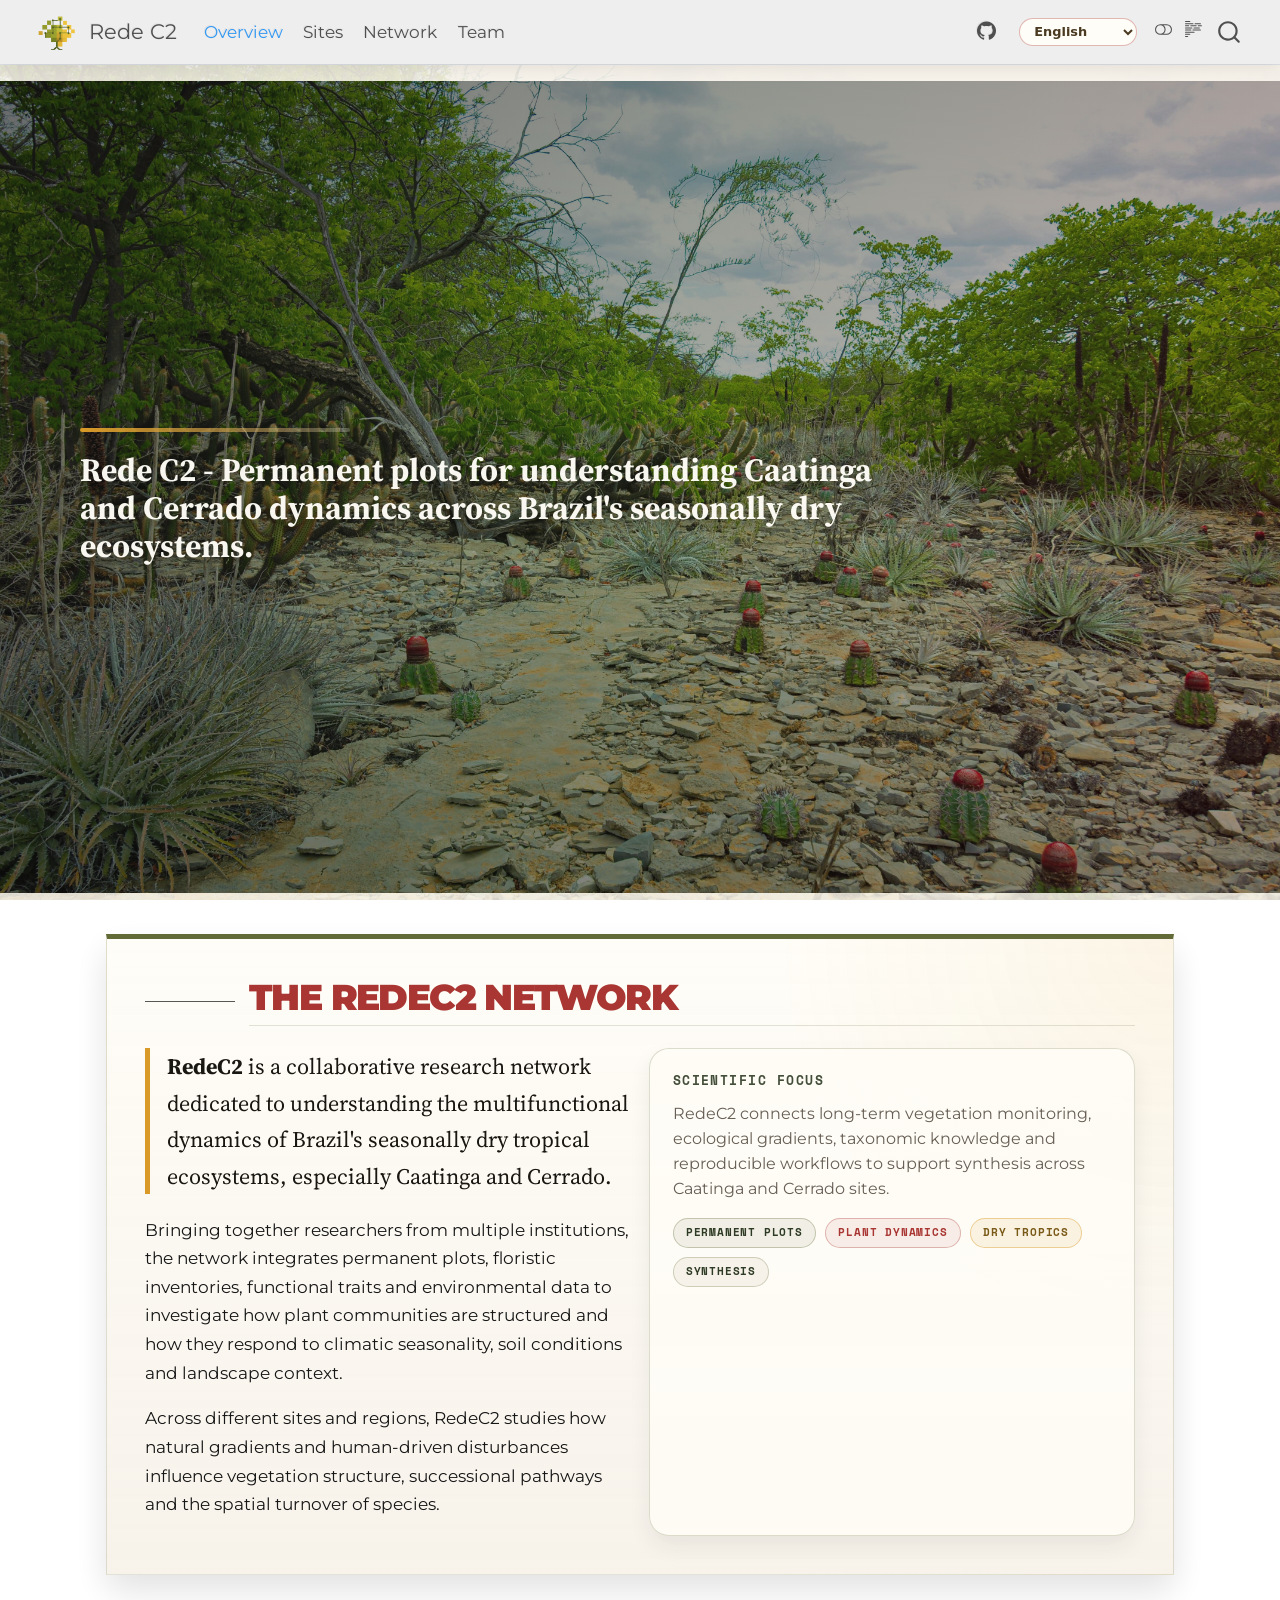
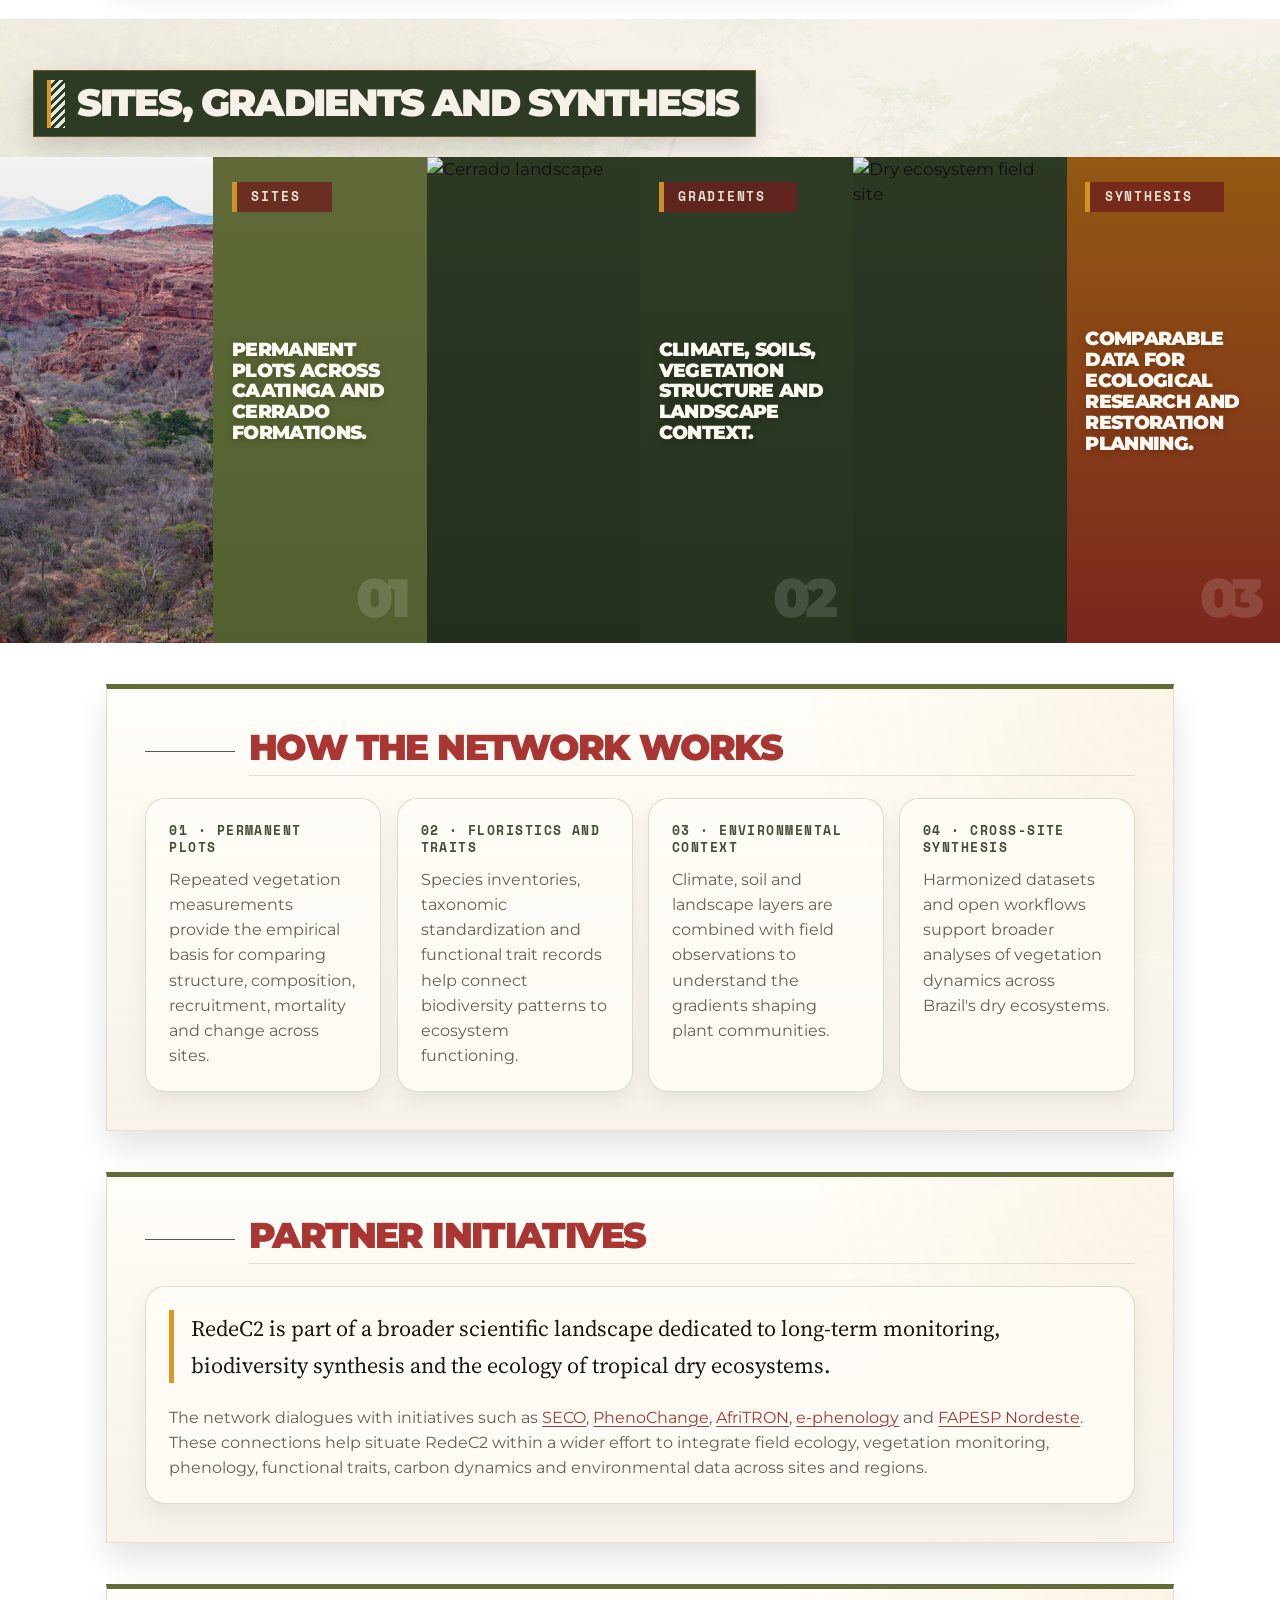
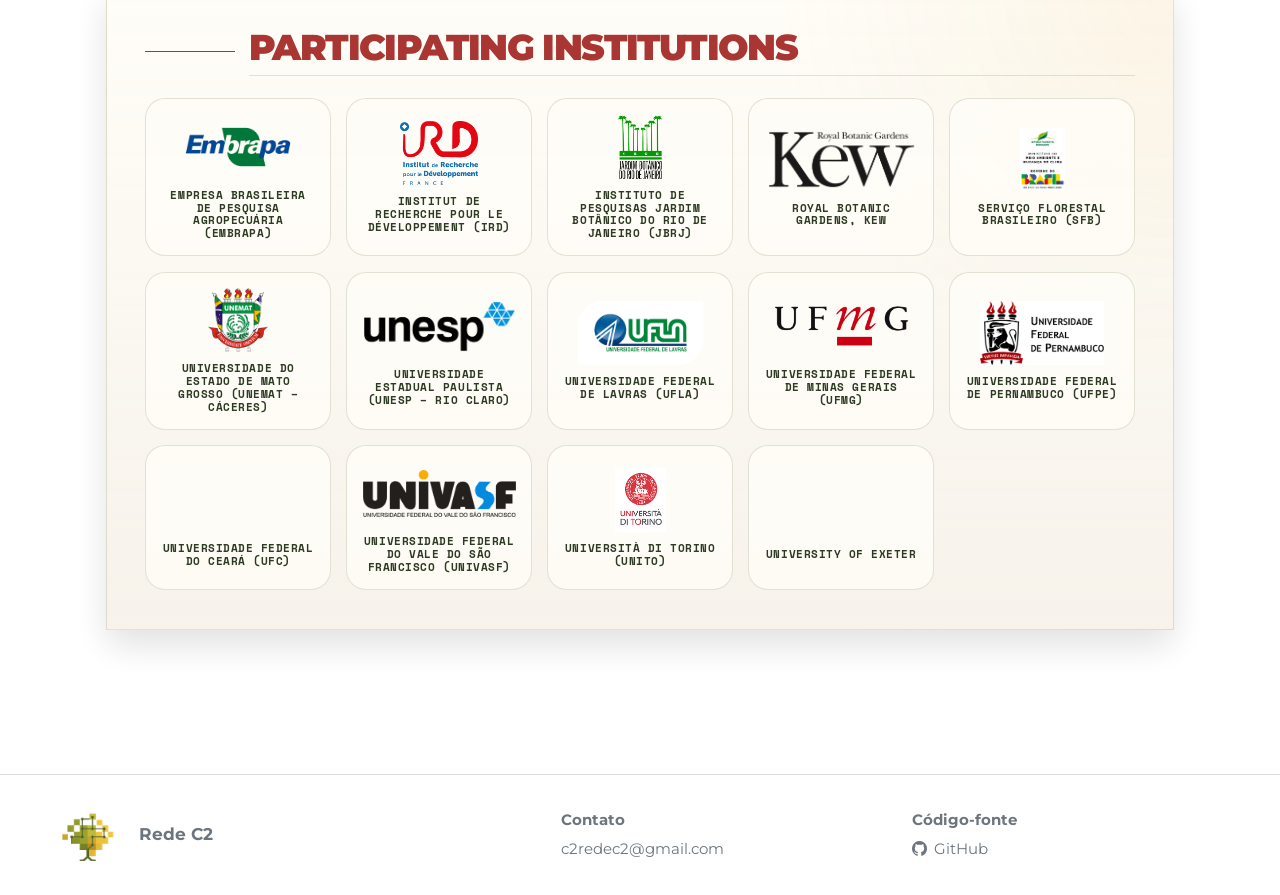
==== commit 4a596549: "Update homepage layout and RedeC2 text" ====
--- a/docs/index.html
+++ b/docs/index.html
@@ -2,13 +2,16 @@
 <html xmlns="http://www.w3.org/1999/xhtml" lang="en" xml:lang="en"><head>
 
 <meta charset="utf-8">
-<meta name="generator" content="quarto-1.5.57">
+<meta name="generator" content="quarto-1.9.37">
 
 <meta name="viewport" content="width=device-width, initial-scale=1.0, user-scalable=yes">
 
 
 <title>Rede C2</title>
 <style>
+/* Default styles provided by pandoc.
+** See https://pandoc.org/MANUAL.html#variables-for-html for config info.
+*/
 code{white-space: pre-wrap;}
 span.smallcaps{font-variant: small-caps;}
 div.columns{display: flex; gap: min(4vw, 1.5em);}
@@ -31,17 +34,20 @@
 <script src="site_libs/quarto-search/quarto-search.js"></script>
 <meta name="quarto:offset" content="./">
 <link href="./figures/redec2_hex_sticker.png" rel="icon" type="image/png">
-<script src="site_libs/quarto-html/quarto.js"></script>
+<script src="site_libs/quarto-html/quarto.js" type="module"></script>
+<script src="site_libs/quarto-html/tabsets/tabsets.js" type="module"></script>
 <script src="site_libs/quarto-html/popper.min.js"></script>
 <script src="site_libs/quarto-html/tippy.umd.min.js"></script>
 <script src="site_libs/quarto-html/anchor.min.js"></script>
 <link href="site_libs/quarto-html/tippy.css" rel="stylesheet">
-<link href="site_libs/quarto-html/quarto-syntax-highlighting.css" rel="stylesheet" class="quarto-color-scheme" id="quarto-text-highlighting-styles">
-<link href="site_libs/quarto-html/quarto-syntax-highlighting-dark.css" rel="prefetch" class="quarto-color-scheme quarto-color-alternate" id="quarto-text-highlighting-styles">
+<link href="site_libs/quarto-html/quarto-syntax-highlighting-7f8f88aac4f3542376d5c11b86a4c14d.css" rel="stylesheet" class="quarto-color-scheme" id="quarto-text-highlighting-styles">
+<link href="site_libs/quarto-html/quarto-syntax-highlighting-dark-d0ae9245876894da5ac7e18953ecc5cc.css" rel="stylesheet" class="quarto-color-scheme quarto-color-alternate" id="quarto-text-highlighting-styles">
+<link href="site_libs/quarto-html/quarto-syntax-highlighting-7f8f88aac4f3542376d5c11b86a4c14d.css" rel="stylesheet" class="quarto-color-scheme-extra" id="quarto-text-highlighting-styles">
 <script src="site_libs/bootstrap/bootstrap.min.js"></script>
 <link href="site_libs/bootstrap/bootstrap-icons.css" rel="stylesheet">
-<link href="site_libs/bootstrap/bootstrap.min.css" rel="stylesheet" class="quarto-color-scheme" id="quarto-bootstrap" data-mode="light">
-<link href="site_libs/bootstrap/bootstrap-dark.min.css" rel="prefetch" class="quarto-color-scheme quarto-color-alternate" id="quarto-bootstrap" data-mode="dark">
+<link href="site_libs/bootstrap/bootstrap-e327a3c63ac3222a6b10e57f657d85c3.min.css" rel="stylesheet" append-hash="true" class="quarto-color-scheme" id="quarto-bootstrap" data-mode="light">
+<link href="site_libs/bootstrap/bootstrap-dark-71d292a5b38a5e8201f9519b093535cc.min.css" rel="stylesheet" append-hash="true" class="quarto-color-scheme quarto-color-alternate" id="quarto-bootstrap" data-mode="dark">
+<link href="site_libs/bootstrap/bootstrap-e327a3c63ac3222a6b10e57f657d85c3.min.css" rel="stylesheet" append-hash="true" class="quarto-color-scheme-extra" id="quarto-bootstrap" data-mode="light">
 <script id="quarto-search-options" type="application/json">{
   "location": "navbar",
   "copy-button": false,
@@ -74,7 +80,169 @@
 <link rel="stylesheet" href="styles.css">
 </head>
 
-<body class="nav-fixed">
+<body class="nav-fixed quarto-light"><script id="quarto-html-before-body" type="application/javascript">
+    const toggleBodyColorMode = (bsSheetEl) => {
+      const mode = bsSheetEl.getAttribute("data-mode");
+      const bodyEl = window.document.querySelector("body");
+      if (mode === "dark") {
+        bodyEl.classList.add("quarto-dark");
+        bodyEl.classList.remove("quarto-light");
+      } else {
+        bodyEl.classList.add("quarto-light");
+        bodyEl.classList.remove("quarto-dark");
+      }
+    }
+    const toggleBodyColorPrimary = () => {
+      const bsSheetEl = window.document.querySelector("link#quarto-bootstrap:not([rel=disabled-stylesheet])");
+      if (bsSheetEl) {
+        toggleBodyColorMode(bsSheetEl);
+      }
+    }
+    const setColorSchemeToggle = (alternate) => {
+      const toggles = window.document.querySelectorAll('.quarto-color-scheme-toggle');
+      for (let i=0; i < toggles.length; i++) {
+        const toggle = toggles[i];
+        if (toggle) {
+          if (alternate) {
+            toggle.classList.add("alternate");
+          } else {
+            toggle.classList.remove("alternate");
+          }
+        }
+      }
+    };
+    const toggleColorMode = (alternate) => {
+      // Switch the stylesheets
+      const primaryStylesheets = window.document.querySelectorAll('link.quarto-color-scheme:not(.quarto-color-alternate)');
+      const alternateStylesheets = window.document.querySelectorAll('link.quarto-color-scheme.quarto-color-alternate');
+      manageTransitions('#quarto-margin-sidebar .nav-link', false);
+      if (alternate) {
+        // note: dark is layered on light, we don't disable primary!
+        enableStylesheet(alternateStylesheets);
+        for (const sheetNode of alternateStylesheets) {
+          if (sheetNode.id === "quarto-bootstrap") {
+            toggleBodyColorMode(sheetNode);
+          }
+        }
+      } else {
+        disableStylesheet(alternateStylesheets);
+        enableStylesheet(primaryStylesheets)
+        toggleBodyColorPrimary();
+      }
+      manageTransitions('#quarto-margin-sidebar .nav-link', true);
+      // Switch the toggles
+      setColorSchemeToggle(alternate)
+      // Hack to workaround the fact that safari doesn't
+      // properly recolor the scrollbar when toggling (#1455)
+      if (navigator.userAgent.indexOf('Safari') > 0 && navigator.userAgent.indexOf('Chrome') == -1) {
+        manageTransitions("body", false);
+        window.scrollTo(0, 1);
+        setTimeout(() => {
+          window.scrollTo(0, 0);
+          manageTransitions("body", true);
+        }, 40);
+      }
+    }
+    const disableStylesheet = (stylesheets) => {
+      for (let i=0; i < stylesheets.length; i++) {
+        const stylesheet = stylesheets[i];
+        stylesheet.rel = 'disabled-stylesheet';
+      }
+    }
+    const enableStylesheet = (stylesheets) => {
+      for (let i=0; i < stylesheets.length; i++) {
+        const stylesheet = stylesheets[i];
+        if(stylesheet.rel !== 'stylesheet') { // for Chrome, which will still FOUC without this check
+          stylesheet.rel = 'stylesheet';
+        }
+      }
+    }
+    const manageTransitions = (selector, allowTransitions) => {
+      const els = window.document.querySelectorAll(selector);
+      for (let i=0; i < els.length; i++) {
+        const el = els[i];
+        if (allowTransitions) {
+          el.classList.remove('notransition');
+        } else {
+          el.classList.add('notransition');
+        }
+      }
+    }
+    const isFileUrl = () => {
+      return window.location.protocol === 'file:';
+    }
+    const hasAlternateSentinel = () => {
+      let styleSentinel = getColorSchemeSentinel();
+      if (styleSentinel !== null) {
+        return styleSentinel === "alternate";
+      } else {
+        return false;
+      }
+    }
+    const setStyleSentinel = (alternate) => {
+      const value = alternate ? "alternate" : "default";
+      if (!isFileUrl()) {
+        window.localStorage.setItem("quarto-color-scheme", value);
+      } else {
+        localAlternateSentinel = value;
+      }
+    }
+    const getColorSchemeSentinel = () => {
+      if (!isFileUrl()) {
+        const storageValue = window.localStorage.getItem("quarto-color-scheme");
+        return storageValue != null ? storageValue : localAlternateSentinel;
+      } else {
+        return localAlternateSentinel;
+      }
+    }
+    const toggleGiscusIfUsed = (isAlternate, darkModeDefault) => {
+      const baseTheme = document.querySelector('#giscus-base-theme')?.value ?? 'light';
+      const alternateTheme = document.querySelector('#giscus-alt-theme')?.value ?? 'dark';
+      let newTheme = '';
+      if(authorPrefersDark) {
+        newTheme = isAlternate ? baseTheme : alternateTheme;
+      } else {
+        newTheme = isAlternate ? alternateTheme : baseTheme;
+      }
+      const changeGiscusTheme = () => {
+        // From: https://github.com/giscus/giscus/issues/336
+        const sendMessage = (message) => {
+          const iframe = document.querySelector('iframe.giscus-frame');
+          if (!iframe) return;
+          iframe.contentWindow.postMessage({ giscus: message }, 'https://giscus.app');
+        }
+        sendMessage({
+          setConfig: {
+            theme: newTheme
+          }
+        });
+      }
+      const isGiscussLoaded = window.document.querySelector('iframe.giscus-frame') !== null;
+      if (isGiscussLoaded) {
+        changeGiscusTheme();
+      }
+    };
+    const authorPrefersDark = false;
+    const darkModeDefault = authorPrefersDark;
+      document.querySelector('link#quarto-text-highlighting-styles.quarto-color-scheme-extra').rel = 'disabled-stylesheet';
+      document.querySelector('link#quarto-bootstrap.quarto-color-scheme-extra').rel = 'disabled-stylesheet';
+    let localAlternateSentinel = darkModeDefault ? 'alternate' : 'default';
+    // Dark / light mode switch
+    window.quartoToggleColorScheme = () => {
+      // Read the current dark / light value
+      let toAlternate = !hasAlternateSentinel();
+      toggleColorMode(toAlternate);
+      setStyleSentinel(toAlternate);
+      toggleGiscusIfUsed(toAlternate, darkModeDefault);
+      window.dispatchEvent(new Event('resize'));
+    };
+    // Switch to dark mode if need be
+    if (hasAlternateSentinel()) {
+      toggleColorMode(true);
+    } else {
+      toggleColorMode(false);
+    }
+  </script>
 
 <div id="quarto-search-results"></div>
   <header id="quarto-header" class="headroom fixed-top">
@@ -82,7 +250,8 @@
       <div class="navbar-container container-fluid">
       <div class="navbar-brand-container mx-auto">
     <a href="./index.html" class="navbar-brand navbar-brand-logo">
-    <img src="./figures/redec2_hex_sticker.png" alt="" class="navbar-logo">
+    <img src="./figures/redec2_hex_sticker.png" alt="" class="navbar-logo light-content">
+    <img src="./figures/redec2_hex_sticker.png" alt="" class="navbar-logo dark-content">
     </a>
     <a class="navbar-brand" href="./index.html">
     <span class="navbar-title">Rede C2</span>
@@ -103,8 +272,8 @@
 <span class="menu-text">Sites</span></a>
   </li>  
   <li class="nav-item">
-    <a class="nav-link" href="./protocols/index.html"> 
-<span class="menu-text">Protocols</span></a>
+    <a class="nav-link" href="./network/index.html"> 
+<span class="menu-text">Network</span></a>
   </li>  
   <li class="nav-item">
     <a class="nav-link" href="./team/index.html"> 
@@ -136,7 +305,10 @@
 <!-- margin-sidebar -->
     
 <!-- main -->
-<main class="content page-columns page-full column-page" id="quarto-document-content">
+<main class="content column-page" id="quarto-document-content"><header id="title-block-header" class="quarto-title-block"><h1 class="rc2-home-title title display-7">
+          <span class="line-rede">Rede</span> C2
+        </h1></header>
+
 
 
 
@@ -173,7 +345,7 @@
 body {
   width: 100% !important;
   max-width: 100% !important;
-  overflow-x: hidden !important;
+  overflow-x: clip !important;
   scroll-behavior: smooth;
 }
 
@@ -209,8 +381,20 @@
 .page-columns,
 .page-columns .content {
   min-width: 0 !important;
-  max-width: 100% !important;
-  overflow-x: hidden !important;
+  max-width: none !important;
+  overflow-x: visible !important;
+}
+
+#quarto-content,
+#quarto-document-content,
+main,
+main.content,
+.page-columns,
+.page-columns .content {
+  margin-left: 0 !important;
+  margin-right: 0 !important;
+  padding-left: 0 !important;
+  padding-right: 0 !important;
 }
 
 main.content {
@@ -243,274 +427,108 @@
 }
 
 /* =========================================================
-   HERO
+   HERO · versão limpa
    ========================================================= */
 .rc2-home-hero {
   position: relative;
-  width: 100vw;
-  max-width: 100vw;
-  margin-left: calc(50% - 50vw);
-  margin-right: calc(50% - 50vw);
-  min-height: clamp(620px, 88vh, 880px);
+  left: 50%;
+  right: 50%;
+  width: 100vw !important;
+  max-width: 100vw !important;
+  min-height: calc(100svh - 88px);
+  margin-top: 0 !important;
+  margin-bottom: 0 !important;
+  margin-left: -50vw !important;
+  margin-right: -50vw !important;
   display: grid;
   align-items: center;
   overflow: hidden;
   isolation: isolate;
   background:
-    radial-gradient(circle at 82% 14%, rgba(217,154,39,0.38), transparent 28%),
-    radial-gradient(circle at 18% 82%, rgba(169,54,50,0.26), transparent 36%),
-    linear-gradient(108deg, rgba(23,23,23,0.84) 0%, rgba(46,59,36,0.82) 42%, rgba(110,31,29,0.72) 100%),
+    linear-gradient(108deg, rgba(23,23,23,0.54) 0%, rgba(46,59,36,0.38) 48%, rgba(110,31,29,0.25) 100%),
     url("figures/c2_bg.jpg");
   background-size: cover;
-  background-position: center;
+  background-position: center center;
+  background-repeat: no-repeat;
   color: #fff;
 }
+
+.page-columns .content > .rc2-home-hero,
+#quarto-document-content > .rc2-home-hero,
+main.content > .rc2-home-hero {
+  grid-column: screen-start / screen-end !important;
+}
+
 
 .rc2-home-hero::before {
   content: "";
   position: absolute;
   inset: 0;
   z-index: 0;
-  background:
-    linear-gradient(
-      180deg,
-      rgba(0,0,0,0.40) 0%,
-      rgba(0,0,0,0.10) 46%,
-      rgba(0,0,0,0.56) 100%
-    ),
-    repeating-linear-gradient(
-      135deg,
-      rgba(255,255,255,0.055) 0 1px,
-      transparent 1px 16px
-    );
-}
-
-.rc2-home-hero::after {
-  content: "";
-  position: absolute;
-  left: 0;
-  top: 0;
-  bottom: 0;
-  width: 5px;
-  z-index: 1;
   background: linear-gradient(
     180deg,
-    var(--rc2-ochre) 0%,
-    var(--rc2-red) 50%,
-    var(--rc2-green) 100%
+    rgba(0,0,0,0.18) 0%,
+    rgba(0,0,0,0.04) 48%,
+    rgba(0,0,0,0.28) 100%
   );
+  pointer-events: none;
 }
 
 .rc2-home-hero-inner {
   position: relative;
   z-index: 2;
-  width: min(1360px, calc(100% - var(--rc2-safe-gutter) * 2));
+  width: min(1120px, calc(100% - var(--rc2-safe-gutter) * 2));
   margin: 0 auto;
-  padding: clamp(4.8rem, 8vw, 7.5rem) 0 clamp(3rem, 5vw, 4.5rem);
-  display: grid;
-  grid-template-columns: minmax(0, 1.08fr) minmax(240px, 0.36fr);
-  gap: clamp(2rem, 5vw, 5rem);
-  align-items: center;
-}
-
-.rc2-home-kicker {
-  display: inline-flex;
-  align-items: center;
-  gap: 0.6rem;
-  padding: 0.36rem 0.82rem;
-  border-radius: 999px;
-  background: rgba(246,241,232,0.12);
-  border: 1px solid rgba(246,241,232,0.24);
-  color: var(--rc2-ochre);
-  font-family: 'Space Mono', monospace;
-  font-size: clamp(0.62rem, 0.9vw, 0.76rem);
-  font-weight: 800;
-  letter-spacing: 0.16em;
-  text-transform: uppercase;
-  backdrop-filter: blur(8px);
-  -webkit-backdrop-filter: blur(8px);
-  animation: fadeSlideUp 0.7s ease both;
-}
-
-.rc2-home-kicker::before {
-  content: "";
-  width: 7px;
-  height: 7px;
-  border-radius: 50%;
-  background: var(--rc2-ochre);
-  box-shadow: 0 0 0 3px rgba(217,154,39,0.28);
-}
-
-.rc2-home-title {
-  margin: 0.7rem 0 0;
-  line-height: 0.78;
-  font-weight: 900;
-  letter-spacing: -0.10em;
-  text-transform: uppercase;
-  text-shadow: 0 10px 42px rgba(0,0,0,0.52);
-  animation: fadeSlideUp 0.75s 0.1s ease both;
-}
-
-.rc2-home-title .line-rede {
-  display: block;
-  font-size: clamp(3.8rem, 9.5vw, 9rem);
-  color: var(--rc2-ochre);
-  letter-spacing: -0.06em;
-}
-
-.rc2-home-title .line-c2 {
-  display: block;
-  font-size: clamp(6.5rem, 17vw, 16rem);
-  color: #fff;
-  line-height: 0.76;
-  -webkit-text-stroke: 2px rgba(255,255,255,0.18);
-}
-
-.rc2-title-rule {
+  padding: clamp(2rem, 5vh, 4rem) 0;
   display: flex;
   align-items: center;
-  gap: 0.75rem;
-  margin: 1.05rem 0 1.25rem;
-  animation: fadeSlideUp 0.75s 0.2s ease both;
-}
-
-.rc2-title-rule::before {
-  content: "";
-  flex: 0 0 clamp(36px, 5vw, 72px);
-  height: 3px;
-  background: var(--rc2-ochre);
-  border-radius: 2px;
-}
-
-.rc2-title-rule::after {
-  content: "";
-  flex: 1;
-  height: 1px;
-  background: rgba(255,255,255,0.20);
+  justify-content: flex-start;
+}
+
+.rc2-home-brand {
+  max-width: min(900px, 100%);
+}
+
+.rc2-home-copy {
+  min-width: 0;
+}
+
+.rc2-home-title {
+  margin: 0;
+  color: #fff;
+  font-family: 'Montserrat', Arial, sans-serif;
+  font-size: clamp(4.4rem, 10.5vw, 10rem);
+  line-height: 0.88;
+  font-weight: 900;
+  letter-spacing: -0.09em;
+  text-transform: uppercase;
+  text-shadow: 0 12px 36px rgba(0,0,0,0.50);
+  animation: fadeSlideUp 0.75s 0.08s ease both;
+}
+
+.rc2-home-title .line-rede {
+  color: var(--rc2-ochre);
+}
+
+.rc2-title-rule {
+  width: min(270px, 42vw);
+  height: 4px;
+  margin: clamp(0.85rem, 1.5vw, 1.15rem) 0 clamp(0.85rem, 1.5vw, 1.1rem);
+  border-radius: 999px;
+  background: linear-gradient(90deg, var(--rc2-ochre), rgba(246,241,232,0.24));
+  animation: fadeSlideUp 0.75s 0.16s ease both;
 }
 
 .rc2-home-subtitle {
   margin: 0;
-  max-width: 720px;
-  color: rgba(255,253,247,0.94);
+  max-width: 820px;
+  color: rgba(255,253,247,0.97);
   font-family: 'Source Serif 4', Georgia, serif;
-  font-size: clamp(1.05rem, 1.9vw, 1.38rem);
-  line-height: 1.58;
-  text-shadow: 0 3px 18px rgba(0,0,0,0.42);
-  animation: fadeSlideUp 0.75s 0.28s ease both;
-}
-
-.rc2-keywords {
-  display: flex;
-  flex-wrap: wrap;
-  gap: 0.55rem;
-  margin: 1.2rem 0 0;
-  animation: fadeSlideUp 0.75s 0.36s ease both;
-}
-
-.rc2-keyword {
-  display: inline-flex;
-  align-items: center;
-  min-height: 36px;
-  padding: 0.36rem 0.78rem;
-  border-radius: 999px;
-  background: rgba(23,23,23,0.46);
-  border: 1px solid rgba(246,241,232,0.26);
-  color: rgba(255,253,247,0.93);
-  font-family: 'Space Mono', monospace;
-  font-size: clamp(0.62rem, 0.78vw, 0.72rem);
-  font-weight: 800;
-  letter-spacing: 0.09em;
-  text-transform: uppercase;
-  backdrop-filter: blur(10px);
-  -webkit-backdrop-filter: blur(10px);
-  box-shadow: 0 8px 18px rgba(0,0,0,0.16);
-}
-
-.rc2-keyword--red   { border-left: 4px solid var(--rc2-red); }
-.rc2-keyword--green { border-left: 4px solid var(--rc2-green-soft); }
-.rc2-keyword--ochre { border-left: 4px solid var(--rc2-ochre); }
-.rc2-keyword--cream { border-left: 4px solid var(--rc2-cream); }
-
-.rc2-btn-row {
-  display: flex;
-  flex-wrap: wrap;
-  gap: 0.75rem;
-  margin-top: 1.35rem;
-  animation: fadeSlideUp 0.75s 0.44s ease both;
-}
-
-.rc2-btn {
-  display: inline-flex;
-  align-items: center;
-  justify-content: center;
-  gap: 0.45rem;
-  padding: 0.78rem 1.45rem;
-  border-radius: 999px;
-  font-family: 'Space Mono', monospace;
-  font-size: 0.72rem;
-  font-weight: 800;
-  letter-spacing: 0.08em;
-  text-transform: uppercase;
-  text-decoration: none !important;
-  transition: transform 0.18s ease, box-shadow 0.18s ease;
-}
-
-.rc2-btn--main {
-  background: var(--rc2-red);
-  color: #fff !important;
-  box-shadow:
-    0 8px 22px rgba(169,54,50,0.42),
-    inset 0 1px 0 rgba(255,255,255,0.14);
-}
-
-.rc2-btn--ghost {
-  background: rgba(246,241,232,0.92);
-  color: var(--rc2-green-dark) !important;
-  border: 1.5px solid rgba(246,241,232,0.70);
-  backdrop-filter: blur(6px);
-  -webkit-backdrop-filter: blur(6px);
-}
-
-.rc2-btn:hover {
-  transform: translateY(-2px);
-  box-shadow: 0 14px 28px rgba(0,0,0,0.22);
-}
-
-.rc2-home-logo-card {
-  align-self: center;
-  display: flex;
-  flex-direction: column;
-  justify-content: center;
-  gap: 1rem;
-  padding: clamp(1.1rem, 2vw, 1.8rem);
-  border-radius: 28px;
-  background: rgba(255,253,247,0.08);
-  border: 1px solid rgba(246,241,232,0.18);
-  box-shadow:
-    0 22px 50px rgba(0,0,0,0.20),
-    inset 0 1px 0 rgba(255,255,255,0.08);
-  backdrop-filter: blur(14px);
-  -webkit-backdrop-filter: blur(14px);
-  animation: fadeSlideUp 0.75s 0.18s ease both;
-}
-
-.rc2-home-logo-card img {
-  width: clamp(94px, 10vw, 150px);
-  filter: drop-shadow(0 12px 26px rgba(0,0,0,0.36));
-}
-
-.rc2-home-logo-card-divider {
-  height: 1px;
-  background: rgba(246,241,232,0.15);
-}
-
-.rc2-home-logo-card p {
-  margin: 0;
-  color: rgba(255,253,247,0.78);
-  font-family: 'Source Serif 4', Georgia, serif;
-  font-size: clamp(0.86rem, 1.15vw, 0.98rem);
-  line-height: 1.5;
+  font-size: clamp(1.32rem, 2.55vw, 2.28rem);
+  line-height: 1.16;
+  font-weight: 700;
+  text-shadow: 0 4px 18px rgba(0,0,0,0.48);
+  animation: fadeSlideUp 0.75s 0.24s ease both;
 }
 
 /* =========================================================
@@ -589,7 +607,7 @@
   display: flex;
   flex-wrap: wrap;
   gap: 0.55rem;
-  margin: 1.1rem 0;
+  margin: 1.1rem 0 0;
 }
 
 .rc2-pill,
@@ -691,7 +709,6 @@
 
 /* =========================================================
    FEATURE BAND
-   Ajustado: texto mais à esquerda + fonte um pouco menor
    ========================================================= */
 .rc2-feature-band {
   position: relative;
@@ -785,13 +802,7 @@
   content: "";
   position: absolute;
   inset: 0;
-  background:
-    linear-gradient(180deg, rgba(0,0,0,0.04), rgba(0,0,0,0.22)),
-    repeating-linear-gradient(
-      135deg,
-      rgba(255,255,255,0.045) 0 1px,
-      transparent 1px 18px
-    );
+  background: linear-gradient(180deg, rgba(0,0,0,0.04), rgba(0,0,0,0.22));
   pointer-events: none;
 }
 
@@ -807,20 +818,6 @@
     clamp(0.88rem, 1.45vw, 1.2rem);
   color: #fff;
   overflow: hidden;
-}
-
-.rc2-feature-panel::after {
-  content: "";
-  position: absolute;
-  inset: 0;
-  background:
-    repeating-linear-gradient(
-      135deg,
-      rgba(255,255,255,0.035) 0 1px,
-      transparent 1px 18px
-    );
-  pointer-events: none;
-  opacity: 0.7;
 }
 
 .rc2-feature-panel > * {
@@ -857,7 +854,7 @@
 
 .rc2-feature-panel p {
   margin: 0 !important;
-  max-width: 12ch;
+  max-width: 13ch;
   color: rgba(255,253,247,0.98) !important;
   font-family: 'Montserrat', Arial, sans-serif !important;
   font-size: clamp(1.08rem, 1.48vw, 1.68rem) !important;
@@ -931,13 +928,24 @@
 /* =========================================================
    RESPONSIVO
    ========================================================= */
+@media (max-height: 760px) and (min-width: 900px) {
+  .rc2-home-hero-inner {
+    padding-top: 1.4rem;
+    padding-bottom: 1.4rem;
+  }
+
+  .rc2-home-title {
+    font-size: clamp(3.8rem, 9.4vw, 8.4rem);
+  }
+
+  .rc2-home-subtitle {
+    font-size: clamp(1.08rem, 2vw, 1.75rem);
+  }
+}
+
 @media (max-width: 1180px) {
-  .rc2-home-hero-inner {
-    grid-template-columns: 1fr;
-  }
-
-  .rc2-home-logo-card {
-    max-width: 420px;
+  .rc2-home-brand {
+    max-width: min(820px, 100%);
   }
 
   .rc2-feature-grid {
@@ -959,7 +967,7 @@
 
   .rc2-feature-panel p {
     font-size: clamp(0.98rem, 2vw, 1.32rem) !important;
-    max-width: 12ch;
+    max-width: 13ch;
   }
 }
 
@@ -970,6 +978,23 @@
 }
 
 @media (max-width: 760px) {
+  .rc2-home-hero {
+    min-height: calc(100svh - 76px);
+  }
+
+  .rc2-home-hero-inner {
+    align-items: center;
+  }
+
+  .rc2-home-title {
+    font-size: clamp(3.4rem, 18vw, 6.2rem);
+  }
+
+  .rc2-home-subtitle {
+    max-width: 20ch;
+    font-size: clamp(1.15rem, 5.5vw, 1.65rem);
+  }
+
   .rc2-feature-grid {
     grid-template-columns: 1fr;
   }
@@ -990,14 +1015,6 @@
 }
 
 @media (max-width: 680px) {
-  .rc2-home-hero {
-    min-height: auto;
-  }
-
-  .rc2-home-title .line-c2 {
-    font-size: clamp(5.5rem, 22vw, 8rem);
-  }
-
   .rc2-feature-title {
     font-size: clamp(1.2rem, 8vw, 1.85rem);
   }
@@ -1008,10 +1025,6 @@
 
   .rc2-section-title {
     grid-template-columns: 34px 1fr;
-  }
-
-  .rc2-btn {
-    width: 100%;
   }
 }
 
@@ -1025,11 +1038,23 @@
     padding: clamp(1rem, 4vw, 1.35rem);
     border-radius: 22px;
   }
+
+  .rc2-home-title {
+    font-size: clamp(3.1rem, 17vw, 4.8rem);
+  }
+
+  .rc2-home-logo-card {
+    width: min(165px, 48vw);
+  }
 }
 
 /* =========================================================
    INSTITUIÇÕES
    ========================================================= */
+.inst-grid pre {
+  display: none !important;
+}
+
 .inst-grid {
   display: grid;
   grid-template-columns: repeat(auto-fit, minmax(min(100%, 180px), 1fr));
@@ -1098,42 +1123,20 @@
   max-width: 100% !important;
 }
 </style>
-<section class="rc2-home-hero page-columns page-full" id="inicio" aria-label="RedeC2 homepage hero">
-  <div class="rc2-home-hero-inner page-columns page-full">
-
-    <div>
-      <div class="rc2-home-kicker">Research Network · Brazil</div>
-
-      <h1 class="rc2-home-title">
-        <span class="line-rede">Rede</span>
-        <span class="line-c2">C2</span>
-      </h1>
-
-      <div class="rc2-title-rule" aria-hidden="true"></div>
-
-      <p class="rc2-home-subtitle">
-        Permanent plots for understanding Caatinga and Cerrado dynamics
-        across Brazil's seasonally dry ecosystems.
-      </p>
-
-      <div class="rc2-keywords" aria-label="Main keywords">
-        <span class="rc2-keyword rc2-keyword--red">Caatinga</span>
-        <span class="rc2-keyword rc2-keyword--green">Cerrado</span>
-        <span class="rc2-keyword rc2-keyword--ochre">Permanent plots</span>
-        <span class="rc2-keyword rc2-keyword--cream">Dry ecosystems</span>
-      </div>
-
-      <div class="rc2-btn-row">
-        <a class="rc2-btn rc2-btn--main" href="sites/">Explore sites</a>
-        <a class="rc2-btn rc2-btn--ghost" href="protocols/">See protocols</a>
+<section class="rc2-home-hero" id="inicio" aria-label="RedeC2 homepage hero">
+  <div class="rc2-home-hero-inner">
+
+    <div class="rc2-home-brand">
+      <div class="rc2-home-copy">
+        
+
+        <div class="rc2-title-rule" aria-hidden="true"></div>
+
+        <p class="rc2-home-subtitle">
+          Rede C2 - Permanent plots for understanding Caatinga and Cerrado dynamics across Brazil's seasonally dry ecosystems.
+        </p>
       </div>
     </div>
-
-    <aside class="rc2-home-logo-card" aria-label="RedeC2 visual identity">
-      <img src="figures/logoc2.png" alt="RedeC2 logo">
-      <div class="rc2-home-logo-card-divider"></div>
-      <p>Comparable field data for conservation, restoration and synthesis.</p>
-    </aside>
 
   </div>
 </section>
@@ -1143,8 +1146,8 @@
   <div class="rc2-grid-2">
     <div>
       <p class="rc2-lead">
-        <strong>RedeC2</strong> is a collaborative research network dedicated
-        to understanding the multifunctional dynamics of Brazil's seasonally dry
+        <strong>RedeC2</strong> is a collaborative research network dedicated to
+        understanding the multifunctional dynamics of Brazil's seasonally dry
         tropical ecosystems, especially Caatinga and Cerrado.
       </p>
 
@@ -1164,18 +1167,18 @@
     </div>
 
     <div class="rc2-card">
-      <h3 class="anchored">Overarching goal</h3>
+      <h3 class="anchored">Scientific focus</h3>
       <p>
-        Generate robust, comparable data that support conservation planning,
-        ecological restoration and evidence-based management of dry ecosystems
-        in Brazil.
+        RedeC2 connects long-term vegetation monitoring, ecological gradients,
+        taxonomic knowledge and reproducible workflows to support synthesis
+        across Caatinga and Cerrado sites.
       </p>
 
       <div class="rc2-pills" style="margin-top:1rem;">
-        <span class="rc2-pill rc2-pill--green">Floristics</span>
-        <span class="rc2-pill rc2-pill--red">Dynamics</span>
-        <span class="rc2-pill rc2-pill--ochre">Restoration</span>
-        <span class="rc2-pill">Open workflows</span>
+        <span class="rc2-pill rc2-pill--green">Permanent plots</span>
+        <span class="rc2-pill rc2-pill--red">Plant dynamics</span>
+        <span class="rc2-pill rc2-pill--ochre">Dry tropics</span>
+        <span class="rc2-pill">Synthesis</span>
       </div>
     </div>
   </div>
@@ -1185,7 +1188,7 @@
   <div class="rc2-feature-title-wrap">
     <div class="rc2-feature-title">
       <span class="rc2-feature-title-accent" aria-hidden="true"></span>
-      Sites, data, and outputs
+      Sites, gradients and synthesis
     </div>
   </div>
 
@@ -1207,145 +1210,89 @@
 
     <article class="rc2-feature-panel rc2-feature-panel--gradients" aria-label="Gradients">
       <h3 class="anchored">Gradients</h3>
-      <p>Seasonality, soils, structure and landscape context.</p>
+      <p>Climate, soils, vegetation structure and landscape context.</p>
       <span class="rc2-feature-panel-num" aria-hidden="true">02</span>
     </article>
 
     <article class="rc2-feature-photo">
-      <img src="figures/gruta_brejoes_dc.jpg" alt="Dry ecosystem field site" loading="lazy" decoding="async">
+      <img src="figures/itirapina.jpg" alt="Dry ecosystem field site" loading="lazy" decoding="async">
     </article>
 
-    <article class="rc2-feature-panel rc2-feature-panel--products" aria-label="Products">
-      <h3 class="anchored">Products</h3>
-      <p>Comparable data for conservation, restoration and synthesis.</p>
+    <article class="rc2-feature-panel rc2-feature-panel--products" aria-label="Synthesis">
+      <h3 class="anchored">Synthesis</h3>
+      <p>Comparable data for ecological research and restoration planning.</p>
       <span class="rc2-feature-panel-num" aria-hidden="true">03</span>
     </article>
 
   </div>
 </section>
 <section class="rc2-section" id="workflows">
-  <div class="rc2-section-title"><h2 class="anchored">Integrated monitoring workflow</h2></div>
+  <div class="rc2-section-title"><h2 class="anchored">How the network works</h2></div>
 
   <div class="rc2-grid-4">
     <article class="rc2-card">
       <h3 class="anchored">01 · Permanent plots</h3>
       <p>
-        Repeated measurements of woody vegetation, herbs, regeneration and
-        coarse woody debris in standardized units.
+        Repeated vegetation measurements provide the empirical basis for
+        comparing structure, composition, recruitment, mortality and change
+        across sites.
       </p>
     </article>
 
     <article class="rc2-card">
-      <h3 class="anchored">02 · Species and traits</h3>
+      <h3 class="anchored">02 · Floristics and traits</h3>
       <p>
-        Floristic inventories, taxonomic standardization and functional trait
-        records connected to ecological gradients.
+        Species inventories, taxonomic standardization and functional trait
+        records help connect biodiversity patterns to ecosystem functioning.
       </p>
     </article>
 
     <article class="rc2-card">
       <h3 class="anchored">03 · Environmental context</h3>
       <p>
-        Climate, soil and landscape layers combined with field records for
-        cross-site comparability.
+        Climate, soil and landscape layers are combined with field observations
+        to understand the gradients shaping plant communities.
       </p>
     </article>
 
     <article class="rc2-card">
-      <h3 class="anchored">04 · Synthesis</h3>
+      <h3 class="anchored">04 · Cross-site synthesis</h3>
       <p>
-        Outputs for ecological theory, biodiversity conservation, restoration
-        planning and public decision-making.
+        Harmonized datasets and open workflows support broader analyses of
+        vegetation dynamics across Brazil's dry ecosystems.
       </p>
     </article>
   </div>
 </section>
-<div class="cell">
-<div class="cell-output-display">
-<section class="rc2-section rc2-section--xl" id="institutions">
-<div class="rc2-section-title">
-<h2 class="anchored">Participating institutions</h2>
-</div>
-<div class="inst-grid">
-<a class="inst-item" href="https://www.embrapa.br" target="_blank" rel="noopener">
-<img src="figures/logo_inst/embrapa_logo.png" class="inst-logo" alt="Empresa Brasileira de Pesquisa Agropecuária (EMBRAPA)" loading="lazy" decoding="async">
-<div class="inst-name">Empresa Brasileira de Pesquisa Agropecuária (EMBRAPA)</div>
-</a>
-<a class="inst-item" href="https://www.ird.fr" target="_blank" rel="noopener">
-<img src="figures/logo_inst/ird_logo.png" class="inst-logo" alt="Institut de Recherche pour le Développement (IRD)" loading="lazy" decoding="async">
-<div class="inst-name">Institut de Recherche pour le Développement (IRD)</div>
-</a>
-<a class="inst-item" href="https://www.jbrj.gov.br" target="_blank" rel="noopener">
-<img src="figures/logo_inst/jbrj_logo.png" class="inst-logo" alt="Instituto de Pesquisas Jardim Botânico do Rio de Janeiro (JBRJ)" loading="lazy" decoding="async">
-<div class="inst-name">Instituto de Pesquisas Jardim Botânico do Rio de Janeiro (JBRJ)</div>
-</a>
-<a class="inst-item" href="https://www.kew.org" target="_blank" rel="noopener">
-<img src="figures/logo_inst/kew_logo.png" class="inst-logo" alt="Royal Botanic Gardens, Kew" loading="lazy" decoding="async">
-<div class="inst-name">Royal Botanic Gardens, Kew</div>
-</a>
-<a class="inst-item" href="https://www.gov.br/florestal" target="_blank" rel="noopener">
-<img src="figures/logo_inst/sfb_logo.png" class="inst-logo" alt="Serviço Florestal Brasileiro (SFB)" loading="lazy" decoding="async">
-<div class="inst-name">Serviço Florestal Brasileiro (SFB)</div>
-</a>
-<a class="inst-item" href="https://unemat.br" target="_blank" rel="noopener">
-<img src="figures/logo_inst/unemat_logo.png" class="inst-logo" alt="Universidade do Estado de Mato Grosso (UNEMAT – Cáceres)" loading="lazy" decoding="async">
-<div class="inst-name">Universidade do Estado de Mato Grosso (UNEMAT – Cáceres)</div>
-</a>
-<a class="inst-item" href="https://www.unesp.br" target="_blank" rel="noopener">
-<img src="figures/logo_inst/unesp_logo.png" class="inst-logo" alt="Universidade Estadual Paulista (UNESP – Rio Claro)" loading="lazy" decoding="async">
-<div class="inst-name">Universidade Estadual Paulista (UNESP – Rio Claro)</div>
-</a>
-<a class="inst-item" href="https://ufla.br" target="_blank" rel="noopener">
-<img src="figures/logo_inst/ufla-logo.png" class="inst-logo" alt="Universidade Federal de Lavras (UFLA)" loading="lazy" decoding="async">
-<div class="inst-name">Universidade Federal de Lavras (UFLA)</div>
-</a>
-<a class="inst-item" href="https://www.ufmg.br" target="_blank" rel="noopener">
-<img src="figures/logo_inst/UFMG_logo.png" class="inst-logo" alt="Universidade Federal de Minas Gerais (UFMG)" loading="lazy" decoding="async">
-<div class="inst-name">Universidade Federal de Minas Gerais (UFMG)</div>
-</a>
-<a class="inst-item" href="https://www.ufpe.br" target="_blank" rel="noopener">
-<img src="figures/logo_inst/ufpe_logo.png" class="inst-logo" alt="Universidade Federal de Pernambuco (UFPE)" loading="lazy" decoding="async">
-<div class="inst-name">Universidade Federal de Pernambuco (UFPE)</div>
-</a>
-<a class="inst-item" href="https://www.ufc.br" target="_blank" rel="noopener">
-<img src="figures/logo_inst/ufc_logo.png" class="inst-logo" alt="Universidade Federal do Ceará (UFC)" loading="lazy" decoding="async">
-<div class="inst-name">Universidade Federal do Ceará (UFC)</div>
-</a>
-<a class="inst-item" href="https://portais.univasf.edu.br" target="_blank" rel="noopener">
-<img src="figures/logo_inst/univasf_logo.png" class="inst-logo" alt="Universidade Federal do Vale do São Francisco (UNIVASF)" loading="lazy" decoding="async">
-<div class="inst-name">Universidade Federal do Vale do São Francisco (UNIVASF)</div>
-</a>
-<a class="inst-item" href="https://www.unito.it" target="_blank" rel="noopener">
-<img src="figures/logo_inst/unito_logo.png" class="inst-logo" alt="Università di Torino (UniTO)" loading="lazy" decoding="async">
-<div class="inst-name">Università di Torino (UniTO)</div>
-</a>
-<a class="inst-item" href="https://www.exeter.ac.uk" target="_blank" rel="noopener">
-<img src="figures/logo_inst/exeter_logo.png" class="inst-logo" alt="University of Exeter" loading="lazy" decoding="async">
-<div class="inst-name">University of Exeter</div>
-</a>
-</div>
-</section>
-</div>
-</div>
-<section class="rc2-section" id="contact">
-  <div class="rc2-section-title"><h2 class="anchored">Contact</h2></div>
-
-  <div class="rc2-grid-2">
-    <div class="rc2-card">
-      <h3 class="anchored">Email</h3>
-      <p><a href="mailto:c2redec2@gmail.com">c2redec2@gmail.com</a></p>
-    </div>
-
-    <div class="rc2-card">
-      <h3 class="anchored">Repository</h3>
-      <p>
-        <a href="https://github.com/C2rede" target="_blank" rel="noopener">
-          github.com/C2rede
-        </a>
-      </p>
-    </div>
+
+<section class="rc2-section" id="partners">
+  <div class="rc2-section-title"><h2 class="anchored">Partner initiatives</h2></div>
+
+  <div class="rc2-card">
+    <p class="rc2-lead">
+      RedeC2 is part of a broader scientific landscape dedicated to long-term
+      monitoring, biodiversity synthesis and the ecology of tropical dry
+      ecosystems.
+    </p>
+
+    <p>
+      The network dialogues with initiatives such as
+      <a href="COLOCAR_LINK_CORRETO_SECO_AQUI" target="_blank" rel="noopener">SECO</a>,
+      <a href="COLOCAR_LINK_CORRETO_PHENOCHANGE_AQUI" target="_blank" rel="noopener">PhenoChange</a>,
+      <a href="COLOCAR_LINK_CORRETO_AFRITON_AQUI" target="_blank" rel="noopener">AfriTRON</a>,
+      <a href="COLOCAR_LINK_CORRETO_EPHENOLOGY_AQUI" target="_blank" rel="noopener">e-phenology</a> and <a href="COLOCAR_LINK_CORRETO_FAPESP_NORDESTE_AQUI" target="_blank" rel="noopener">FAPESP Nordeste</a>.
+      These connections help situate RedeC2 within a wider effort to integrate
+      field ecology, vegetation monitoring, phenology, functional traits,
+      carbon dynamics and environmental data across sites and regions.
+    </p>
+
+    <p>
+    </p>
   </div>
 </section>
+<div class="cell" data-freeze="false">
+<section class="rc2-section rc2-section--xl" id="institutions"><div class="rc2-section-title"><h2 class="anchored">Participating institutions</h2></div><div class="inst-grid"><a class="inst-item" href="https://www.embrapa.br" target="_blank" rel="noopener"><img src="figures/logo_inst/embrapa_logo.png" class="inst-logo" alt="Empresa Brasileira de Pesquisa Agropecuária (EMBRAPA)" loading="lazy" decoding="async"><div class="inst-name">Empresa Brasileira de Pesquisa Agropecuária (EMBRAPA)</div></a><a class="inst-item" href="https://www.ird.fr" target="_blank" rel="noopener"><img src="figures/logo_inst/ird_logo.png" class="inst-logo" alt="Institut de Recherche pour le Développement (IRD)" loading="lazy" decoding="async"><div class="inst-name">Institut de Recherche pour le Développement (IRD)</div></a><a class="inst-item" href="https://www.jbrj.gov.br" target="_blank" rel="noopener"><img src="figures/logo_inst/jbrj_logo.png" class="inst-logo" alt="Instituto de Pesquisas Jardim Botânico do Rio de Janeiro (JBRJ)" loading="lazy" decoding="async"><div class="inst-name">Instituto de Pesquisas Jardim Botânico do Rio de Janeiro (JBRJ)</div></a><a class="inst-item" href="https://www.kew.org" target="_blank" rel="noopener"><img src="figures/logo_inst/kew_logo.png" class="inst-logo" alt="Royal Botanic Gardens, Kew" loading="lazy" decoding="async"><div class="inst-name">Royal Botanic Gardens, Kew</div></a><a class="inst-item" href="https://www.gov.br/florestal" target="_blank" rel="noopener"><img src="figures/logo_inst/sfb_logo.png" class="inst-logo" alt="Serviço Florestal Brasileiro (SFB)" loading="lazy" decoding="async"><div class="inst-name">Serviço Florestal Brasileiro (SFB)</div></a><a class="inst-item" href="https://unemat.br" target="_blank" rel="noopener"><img src="figures/logo_inst/unemat_logo.png" class="inst-logo" alt="Universidade do Estado de Mato Grosso (UNEMAT – Cáceres)" loading="lazy" decoding="async"><div class="inst-name">Universidade do Estado de Mato Grosso (UNEMAT – Cáceres)</div></a><a class="inst-item" href="https://www.unesp.br" target="_blank" rel="noopener"><img src="figures/logo_inst/unesp_logo.png" class="inst-logo" alt="Universidade Estadual Paulista (UNESP – Rio Claro)" loading="lazy" decoding="async"><div class="inst-name">Universidade Estadual Paulista (UNESP – Rio Claro)</div></a><a class="inst-item" href="https://ufla.br" target="_blank" rel="noopener"><img src="figures/logo_inst/ufla-logo.png" class="inst-logo" alt="Universidade Federal de Lavras (UFLA)" loading="lazy" decoding="async"><div class="inst-name">Universidade Federal de Lavras (UFLA)</div></a><a class="inst-item" href="https://www.ufmg.br" target="_blank" rel="noopener"><img src="figures/logo_inst/UFMG_logo.png" class="inst-logo" alt="Universidade Federal de Minas Gerais (UFMG)" loading="lazy" decoding="async"><div class="inst-name">Universidade Federal de Minas Gerais (UFMG)</div></a><a class="inst-item" href="https://www.ufpe.br" target="_blank" rel="noopener"><img src="figures/logo_inst/ufpe_logo.png" class="inst-logo" alt="Universidade Federal de Pernambuco (UFPE)" loading="lazy" decoding="async"><div class="inst-name">Universidade Federal de Pernambuco (UFPE)</div></a><a class="inst-item" href="https://www.ufc.br" target="_blank" rel="noopener"><img src="figures/logo_inst/ufc_logo.png" class="inst-logo" alt="Universidade Federal do Ceará (UFC)" loading="lazy" decoding="async"><div class="inst-name">Universidade Federal do Ceará (UFC)</div></a><a class="inst-item" href="https://portais.univasf.edu.br" target="_blank" rel="noopener"><img src="figures/logo_inst/univasf_logo.png" class="inst-logo" alt="Universidade Federal do Vale do São Francisco (UNIVASF)" loading="lazy" decoding="async"><div class="inst-name">Universidade Federal do Vale do São Francisco (UNIVASF)</div></a><a class="inst-item" href="https://www.unito.it" target="_blank" rel="noopener"><img src="figures/logo_inst/unito_logo.png" class="inst-logo" alt="Università di Torino (UniTO)" loading="lazy" decoding="async"><div class="inst-name">Università di Torino (UniTO)</div></a><a class="inst-item" href="https://www.exeter.ac.uk" target="_blank" rel="noopener"><img src="figures/logo_inst/exeter_logo.png" class="inst-logo" alt="University of Exeter" loading="lazy" decoding="async"><div class="inst-name">University of Exeter</div></a></div></section>
+</div>
 <script>
 document.addEventListener("DOMContentLoaded", function () {
 
@@ -1608,383 +1555,256 @@
 
 </script>
 <script id="quarto-html-after-body" type="application/javascript">
-window.document.addEventListener("DOMContentLoaded", function (event) {
-  const toggleBodyColorMode = (bsSheetEl) => {
-    const mode = bsSheetEl.getAttribute("data-mode");
-    const bodyEl = window.document.querySelector("body");
-    if (mode === "dark") {
-      bodyEl.classList.add("quarto-dark");
-      bodyEl.classList.remove("quarto-light");
-    } else {
-      bodyEl.classList.add("quarto-light");
-      bodyEl.classList.remove("quarto-dark");
-    }
-  }
-  const toggleBodyColorPrimary = () => {
-    const bsSheetEl = window.document.querySelector("link#quarto-bootstrap");
-    if (bsSheetEl) {
-      toggleBodyColorMode(bsSheetEl);
-    }
-  }
-  toggleBodyColorPrimary();  
-  const disableStylesheet = (stylesheets) => {
-    for (let i=0; i < stylesheets.length; i++) {
-      const stylesheet = stylesheets[i];
-      stylesheet.rel = 'prefetch';
-    }
-  }
-  const enableStylesheet = (stylesheets) => {
-    for (let i=0; i < stylesheets.length; i++) {
-      const stylesheet = stylesheets[i];
-      stylesheet.rel = 'stylesheet';
-    }
-  }
-  const manageTransitions = (selector, allowTransitions) => {
-    const els = window.document.querySelectorAll(selector);
-    for (let i=0; i < els.length; i++) {
-      const el = els[i];
-      if (allowTransitions) {
-        el.classList.remove('notransition');
-      } else {
-        el.classList.add('notransition');
-      }
-    }
-  }
-  const toggleGiscusIfUsed = (isAlternate, darkModeDefault) => {
-    const baseTheme = document.querySelector('#giscus-base-theme')?.value ?? 'light';
-    const alternateTheme = document.querySelector('#giscus-alt-theme')?.value ?? 'dark';
-    let newTheme = '';
-    if(darkModeDefault) {
-      newTheme = isAlternate ? baseTheme : alternateTheme;
-    } else {
-      newTheme = isAlternate ? alternateTheme : baseTheme;
-    }
-    const changeGiscusTheme = () => {
-      // From: https://github.com/giscus/giscus/issues/336
-      const sendMessage = (message) => {
-        const iframe = document.querySelector('iframe.giscus-frame');
-        if (!iframe) return;
-        iframe.contentWindow.postMessage({ giscus: message }, 'https://giscus.app');
-      }
-      sendMessage({
-        setConfig: {
-          theme: newTheme
-        }
-      });
-    }
-    const isGiscussLoaded = window.document.querySelector('iframe.giscus-frame') !== null;
-    if (isGiscussLoaded) {
-      changeGiscusTheme();
-    }
-  }
-  const toggleColorMode = (alternate) => {
-    // Switch the stylesheets
-    const alternateStylesheets = window.document.querySelectorAll('link.quarto-color-scheme.quarto-color-alternate');
-    manageTransitions('#quarto-margin-sidebar .nav-link', false);
-    if (alternate) {
-      enableStylesheet(alternateStylesheets);
-      for (const sheetNode of alternateStylesheets) {
-        if (sheetNode.id === "quarto-bootstrap") {
-          toggleBodyColorMode(sheetNode);
-        }
-      }
-    } else {
-      disableStylesheet(alternateStylesheets);
-      toggleBodyColorPrimary();
-    }
-    manageTransitions('#quarto-margin-sidebar .nav-link', true);
-    // Switch the toggles
-    const toggles = window.document.querySelectorAll('.quarto-color-scheme-toggle');
-    for (let i=0; i < toggles.length; i++) {
-      const toggle = toggles[i];
-      if (toggle) {
-        if (alternate) {
-          toggle.classList.add("alternate");     
-        } else {
-          toggle.classList.remove("alternate");
-        }
-      }
-    }
-    // Hack to workaround the fact that safari doesn't
-    // properly recolor the scrollbar when toggling (#1455)
-    if (navigator.userAgent.indexOf('Safari') > 0 && navigator.userAgent.indexOf('Chrome') == -1) {
-      manageTransitions("body", false);
-      window.scrollTo(0, 1);
-      setTimeout(() => {
-        window.scrollTo(0, 0);
-        manageTransitions("body", true);
-      }, 40);  
-    }
-  }
-  const isFileUrl = () => { 
-    return window.location.protocol === 'file:';
-  }
-  const hasAlternateSentinel = () => {  
-    let styleSentinel = getColorSchemeSentinel();
-    if (styleSentinel !== null) {
-      return styleSentinel === "alternate";
-    } else {
+  window.document.addEventListener("DOMContentLoaded", function (event) {
+    // Ensure there is a toggle, if there isn't float one in the top right
+    if (window.document.querySelector('.quarto-color-scheme-toggle') === null) {
+      const a = window.document.createElement('a');
+      a.classList.add('top-right');
+      a.classList.add('quarto-color-scheme-toggle');
+      a.href = "";
+      a.onclick = function() { try { window.quartoToggleColorScheme(); } catch {} return false; };
+      const i = window.document.createElement("i");
+      i.classList.add('bi');
+      a.appendChild(i);
+      window.document.body.appendChild(a);
+    }
+    setColorSchemeToggle(hasAlternateSentinel())
+    const icon = "";
+    const anchorJS = new window.AnchorJS();
+    anchorJS.options = {
+      placement: 'right',
+      icon: icon
+    };
+    anchorJS.add('.anchored');
+    const isCodeAnnotation = (el) => {
+      for (const clz of el.classList) {
+        if (clz.startsWith('code-annotation-')) {                     
+          return true;
+        }
+      }
       return false;
     }
-  }
-  const setStyleSentinel = (alternate) => {
-    const value = alternate ? "alternate" : "default";
-    if (!isFileUrl()) {
-      window.localStorage.setItem("quarto-color-scheme", value);
-    } else {
-      localAlternateSentinel = value;
-    }
-  }
-  const getColorSchemeSentinel = () => {
-    if (!isFileUrl()) {
-      const storageValue = window.localStorage.getItem("quarto-color-scheme");
-      return storageValue != null ? storageValue : localAlternateSentinel;
-    } else {
-      return localAlternateSentinel;
-    }
-  }
-  const darkModeDefault = false;
-  let localAlternateSentinel = darkModeDefault ? 'alternate' : 'default';
-  // Dark / light mode switch
-  window.quartoToggleColorScheme = () => {
-    // Read the current dark / light value 
-    let toAlternate = !hasAlternateSentinel();
-    toggleColorMode(toAlternate);
-    setStyleSentinel(toAlternate);
-    toggleGiscusIfUsed(toAlternate, darkModeDefault);
-  };
-  // Ensure there is a toggle, if there isn't float one in the top right
-  if (window.document.querySelector('.quarto-color-scheme-toggle') === null) {
-    const a = window.document.createElement('a');
-    a.classList.add('top-right');
-    a.classList.add('quarto-color-scheme-toggle');
-    a.href = "";
-    a.onclick = function() { try { window.quartoToggleColorScheme(); } catch {} return false; };
-    const i = window.document.createElement("i");
-    i.classList.add('bi');
-    a.appendChild(i);
-    window.document.body.appendChild(a);
-  }
-  // Switch to dark mode if need be
-  if (hasAlternateSentinel()) {
-    toggleColorMode(true);
-  } else {
-    toggleColorMode(false);
-  }
-  const icon = "";
-  const anchorJS = new window.AnchorJS();
-  anchorJS.options = {
-    placement: 'right',
-    icon: icon
-  };
-  anchorJS.add('.anchored');
-  const isCodeAnnotation = (el) => {
-    for (const clz of el.classList) {
-      if (clz.startsWith('code-annotation-')) {                     
-        return true;
-      }
-    }
-    return false;
-  }
-  const onCopySuccess = function(e) {
-    // button target
-    const button = e.trigger;
-    // don't keep focus
-    button.blur();
-    // flash "checked"
-    button.classList.add('code-copy-button-checked');
-    var currentTitle = button.getAttribute("title");
-    button.setAttribute("title", "Copied!");
-    let tooltip;
-    if (window.bootstrap) {
-      button.setAttribute("data-bs-toggle", "tooltip");
-      button.setAttribute("data-bs-placement", "left");
-      button.setAttribute("data-bs-title", "Copied!");
-      tooltip = new bootstrap.Tooltip(button, 
-        { trigger: "manual", 
-          customClass: "code-copy-button-tooltip",
-          offset: [0, -8]});
-      tooltip.show();    
-    }
-    setTimeout(function() {
-      if (tooltip) {
-        tooltip.hide();
-        button.removeAttribute("data-bs-title");
-        button.removeAttribute("data-bs-toggle");
-        button.removeAttribute("data-bs-placement");
-      }
-      button.setAttribute("title", currentTitle);
-      button.classList.remove('code-copy-button-checked');
-    }, 1000);
-    // clear code selection
-    e.clearSelection();
-  }
-  const getTextToCopy = function(trigger) {
-      const codeEl = trigger.previousElementSibling.cloneNode(true);
+    const onCopySuccess = function(e) {
+      // button target
+      const button = e.trigger;
+      // don't keep focus
+      button.blur();
+      // flash "checked"
+      button.classList.add('code-copy-button-checked');
+      var currentTitle = button.getAttribute("title");
+      button.setAttribute("title", "Copied!");
+      let tooltip;
+      if (window.bootstrap) {
+        button.setAttribute("data-bs-toggle", "tooltip");
+        button.setAttribute("data-bs-placement", "left");
+        button.setAttribute("data-bs-title", "Copied!");
+        tooltip = new bootstrap.Tooltip(button, 
+          { trigger: "manual", 
+            customClass: "code-copy-button-tooltip",
+            offset: [0, -8]});
+        tooltip.show();    
+      }
+      setTimeout(function() {
+        if (tooltip) {
+          tooltip.hide();
+          button.removeAttribute("data-bs-title");
+          button.removeAttribute("data-bs-toggle");
+          button.removeAttribute("data-bs-placement");
+        }
+        button.setAttribute("title", currentTitle);
+        button.classList.remove('code-copy-button-checked');
+      }, 1000);
+      // clear code selection
+      e.clearSelection();
+    }
+    const getTextToCopy = function(trigger) {
+      const outerScaffold = trigger.parentElement.cloneNode(true);
+      const codeEl = outerScaffold.querySelector('code');
       for (const childEl of codeEl.children) {
         if (isCodeAnnotation(childEl)) {
           childEl.remove();
         }
       }
       return codeEl.innerText;
-  }
-  const clipboard = new window.ClipboardJS('.code-copy-button:not([data-in-quarto-modal])', {
-    text: getTextToCopy
-  });
-  clipboard.on('success', onCopySuccess);
-  if (window.document.getElementById('quarto-embedded-source-code-modal')) {
-    // For code content inside modals, clipBoardJS needs to be initialized with a container option
-    // TODO: Check when it could be a function (https://github.com/zenorocha/clipboard.js/issues/860)
-    const clipboardModal = new window.ClipboardJS('.code-copy-button[data-in-quarto-modal]', {
-      text: getTextToCopy,
-      container: window.document.getElementById('quarto-embedded-source-code-modal')
+    }
+    const clipboard = new window.ClipboardJS('.code-copy-button:not([data-in-quarto-modal])', {
+      text: getTextToCopy
     });
-    clipboardModal.on('success', onCopySuccess);
-  }
-    var localhostRegex = new RegExp(/^(?:http|https):\/\/localhost\:?[0-9]*\//);
-    var mailtoRegex = new RegExp(/^mailto:/);
-      var filterRegex = new RegExp("https:\/\/giuliaottino\.github\.io\/RedeC2\/");
-    var isInternal = (href) => {
-        return filterRegex.test(href) || localhostRegex.test(href) || mailtoRegex.test(href);
-    }
-    // Inspect non-navigation links and adorn them if external
- 	var links = window.document.querySelectorAll('a[href]:not(.nav-link):not(.navbar-brand):not(.toc-action):not(.sidebar-link):not(.sidebar-item-toggle):not(.pagination-link):not(.no-external):not([aria-hidden]):not(.dropdown-item):not(.quarto-navigation-tool):not(.about-link)');
-    for (var i=0; i<links.length; i++) {
-      const link = links[i];
-      if (!isInternal(link.href)) {
-        // undo the damage that might have been done by quarto-nav.js in the case of
-        // links that we want to consider external
-        if (link.dataset.originalHref !== undefined) {
-          link.href = link.dataset.originalHref;
-        }
-      }
-    }
-  function tippyHover(el, contentFn, onTriggerFn, onUntriggerFn) {
-    const config = {
-      allowHTML: true,
-      maxWidth: 500,
-      delay: 100,
-      arrow: false,
-      appendTo: function(el) {
-          return el.parentElement;
-      },
-      interactive: true,
-      interactiveBorder: 10,
-      theme: 'quarto',
-      placement: 'bottom-start',
-    };
-    if (contentFn) {
-      config.content = contentFn;
-    }
-    if (onTriggerFn) {
-      config.onTrigger = onTriggerFn;
-    }
-    if (onUntriggerFn) {
-      config.onUntrigger = onUntriggerFn;
-    }
-    window.tippy(el, config); 
-  }
-  const noterefs = window.document.querySelectorAll('a[role="doc-noteref"]');
-  for (var i=0; i<noterefs.length; i++) {
-    const ref = noterefs[i];
-    tippyHover(ref, function() {
-      // use id or data attribute instead here
-      let href = ref.getAttribute('data-footnote-href') || ref.getAttribute('href');
-      try { href = new URL(href).hash; } catch {}
-      const id = href.replace(/^#\/?/, "");
-      const note = window.document.getElementById(id);
-      if (note) {
-        return note.innerHTML;
+    clipboard.on('success', onCopySuccess);
+    if (window.document.getElementById('quarto-embedded-source-code-modal')) {
+      const clipboardModal = new window.ClipboardJS('.code-copy-button[data-in-quarto-modal]', {
+        text: getTextToCopy,
+        container: window.document.getElementById('quarto-embedded-source-code-modal')
+      });
+      clipboardModal.on('success', onCopySuccess);
+    }
+      var localhostRegex = new RegExp(/^(?:http|https):\/\/localhost\:?[0-9]*\//);
+      var mailtoRegex = new RegExp(/^mailto:/);
+        var filterRegex = new RegExp("https:\/\/giuliaottino\.github\.io\/RedeC2\/");
+      var isInternal = (href) => {
+          return filterRegex.test(href) || localhostRegex.test(href) || mailtoRegex.test(href);
+      }
+      // Inspect non-navigation links and adorn them if external
+     var links = window.document.querySelectorAll('a[href]:not(.nav-link):not(.navbar-brand):not(.toc-action):not(.sidebar-link):not(.sidebar-item-toggle):not(.pagination-link):not(.no-external):not([aria-hidden]):not(.dropdown-item):not(.quarto-navigation-tool):not(.about-link)');
+      for (var i=0; i<links.length; i++) {
+        const link = links[i];
+        if (!isInternal(link.href)) {
+          // undo the damage that might have been done by quarto-nav.js in the case of
+          // links that we want to consider external
+          if (link.dataset.originalHref !== undefined) {
+            link.href = link.dataset.originalHref;
+          }
+        }
+      }
+    function tippyHover(el, contentFn, onTriggerFn, onUntriggerFn) {
+      const config = {
+        allowHTML: true,
+        maxWidth: 500,
+        delay: 100,
+        arrow: false,
+        appendTo: function(el) {
+            return el.parentElement;
+        },
+        interactive: true,
+        interactiveBorder: 10,
+        theme: 'quarto',
+        placement: 'bottom-start',
+      };
+      if (contentFn) {
+        config.content = contentFn;
+      }
+      if (onTriggerFn) {
+        config.onTrigger = onTriggerFn;
+      }
+      if (onUntriggerFn) {
+        config.onUntrigger = onUntriggerFn;
+      }
+      window.tippy(el, config); 
+    }
+    const noterefs = window.document.querySelectorAll('a[role="doc-noteref"]');
+    for (var i=0; i<noterefs.length; i++) {
+      const ref = noterefs[i];
+      tippyHover(ref, function() {
+        // use id or data attribute instead here
+        let href = ref.getAttribute('data-footnote-href') || ref.getAttribute('href');
+        try { href = new URL(href).hash; } catch {}
+        const id = href.replace(/^#\/?/, "");
+        const note = window.document.getElementById(id);
+        if (note) {
+          return note.innerHTML;
+        } else {
+          return "";
+        }
+      });
+    }
+    const xrefs = window.document.querySelectorAll('a.quarto-xref');
+    const processXRef = (id, note) => {
+      // Strip column container classes
+      const stripColumnClz = (el) => {
+        el.classList.remove("page-full", "page-columns");
+        if (el.children) {
+          for (const child of el.children) {
+            stripColumnClz(child);
+          }
+        }
+      }
+      stripColumnClz(note)
+      if (id === null || id.startsWith('sec-')) {
+        // Special case sections, only their first couple elements
+        const container = document.createElement("div");
+        if (note.children && note.children.length > 2) {
+          container.appendChild(note.children[0].cloneNode(true));
+          for (let i = 1; i < note.children.length; i++) {
+            const child = note.children[i];
+            if (child.tagName === "P" && child.innerText === "") {
+              continue;
+            } else {
+              container.appendChild(child.cloneNode(true));
+              break;
+            }
+          }
+          if (window.Quarto?.typesetMath) {
+            window.Quarto.typesetMath(container);
+          }
+          return container.innerHTML
+        } else {
+          if (window.Quarto?.typesetMath) {
+            window.Quarto.typesetMath(note);
+          }
+          return note.innerHTML;
+        }
       } else {
-        return "";
-      }
-    });
-  }
-  const xrefs = window.document.querySelectorAll('a.quarto-xref');
-  const processXRef = (id, note) => {
-    // Strip column container classes
-    const stripColumnClz = (el) => {
-      el.classList.remove("page-full", "page-columns");
-      if (el.children) {
-        for (const child of el.children) {
-          stripColumnClz(child);
-        }
-      }
-    }
-    stripColumnClz(note)
-    if (id === null || id.startsWith('sec-')) {
-      // Special case sections, only their first couple elements
-      const container = document.createElement("div");
-      if (note.children && note.children.length > 2) {
-        container.appendChild(note.children[0].cloneNode(true));
-        for (let i = 1; i < note.children.length; i++) {
-          const child = note.children[i];
-          if (child.tagName === "P" && child.innerText === "") {
-            continue;
-          } else {
-            container.appendChild(child.cloneNode(true));
-            break;
-          }
-        }
-        if (window.Quarto?.typesetMath) {
-          window.Quarto.typesetMath(container);
-        }
-        return container.innerHTML
-      } else {
+        // Remove any anchor links if they are present
+        const anchorLink = note.querySelector('a.anchorjs-link');
+        if (anchorLink) {
+          anchorLink.remove();
+        }
         if (window.Quarto?.typesetMath) {
           window.Quarto.typesetMath(note);
         }
-        return note.innerHTML;
-      }
-    } else {
-      // Remove any anchor links if they are present
-      const anchorLink = note.querySelector('a.anchorjs-link');
-      if (anchorLink) {
-        anchorLink.remove();
-      }
-      if (window.Quarto?.typesetMath) {
-        window.Quarto.typesetMath(note);
-      }
-      // TODO in 1.5, we should make sure this works without a callout special case
-      if (note.classList.contains("callout")) {
-        return note.outerHTML;
-      } else {
-        return note.innerHTML;
-      }
-    }
-  }
-  for (var i=0; i<xrefs.length; i++) {
-    const xref = xrefs[i];
-    tippyHover(xref, undefined, function(instance) {
-      instance.disable();
-      let url = xref.getAttribute('href');
-      let hash = undefined; 
-      if (url.startsWith('#')) {
-        hash = url;
-      } else {
-        try { hash = new URL(url).hash; } catch {}
-      }
-      if (hash) {
-        const id = hash.replace(/^#\/?/, "");
-        const note = window.document.getElementById(id);
-        if (note !== null) {
-          try {
-            const html = processXRef(id, note.cloneNode(true));
-            instance.setContent(html);
-          } finally {
-            instance.enable();
-            instance.show();
+        if (note.classList.contains("callout")) {
+          return note.outerHTML;
+        } else {
+          return note.innerHTML;
+        }
+      }
+    }
+    for (var i=0; i<xrefs.length; i++) {
+      const xref = xrefs[i];
+      tippyHover(xref, undefined, function(instance) {
+        instance.disable();
+        let url = xref.getAttribute('href');
+        let hash = undefined; 
+        if (url.startsWith('#')) {
+          hash = url;
+        } else {
+          try { hash = new URL(url).hash; } catch {}
+        }
+        if (hash) {
+          const id = hash.replace(/^#\/?/, "");
+          const note = window.document.getElementById(id);
+          if (note !== null) {
+            try {
+              const html = processXRef(id, note.cloneNode(true));
+              instance.setContent(html);
+            } finally {
+              instance.enable();
+              instance.show();
+            }
+          } else {
+            // See if we can fetch this
+            fetch(url.split('#')[0])
+            .then(res => res.text())
+            .then(html => {
+              const parser = new DOMParser();
+              const htmlDoc = parser.parseFromString(html, "text/html");
+              const note = htmlDoc.getElementById(id);
+              if (note !== null) {
+                const html = processXRef(id, note);
+                instance.setContent(html);
+              } 
+            }).finally(() => {
+              instance.enable();
+              instance.show();
+            });
           }
         } else {
-          // See if we can fetch this
-          fetch(url.split('#')[0])
+          // See if we can fetch a full url (with no hash to target)
+          // This is a special case and we should probably do some content thinning / targeting
+          fetch(url)
           .then(res => res.text())
           .then(html => {
             const parser = new DOMParser();
             const htmlDoc = parser.parseFromString(html, "text/html");
-            const note = htmlDoc.getElementById(id);
+            const note = htmlDoc.querySelector('main.content');
             if (note !== null) {
-              const html = processXRef(id, note);
+              // This should only happen for chapter cross references
+              // (since there is no id in the URL)
+              // remove the first header
+              if (note.children.length > 0 && note.children[0].tagName === "HEADER") {
+                note.children[0].remove();
+              }
+              const html = processXRef(null, note);
               instance.setContent(html);
             } 
           }).finally(() => {
@@ -1992,185 +1812,161 @@
             instance.show();
           });
         }
+      }, function(instance) {
+      });
+    }
+        let selectedAnnoteEl;
+        const selectorForAnnotation = ( cell, annotation) => {
+          let cellAttr = 'data-code-cell="' + cell + '"';
+          let lineAttr = 'data-code-annotation="' +  annotation + '"';
+          const selector = 'span[' + cellAttr + '][' + lineAttr + ']';
+          return selector;
+        }
+        const selectCodeLines = (annoteEl) => {
+          const doc = window.document;
+          const targetCell = annoteEl.getAttribute("data-target-cell");
+          const targetAnnotation = annoteEl.getAttribute("data-target-annotation");
+          const annoteSpan = window.document.querySelector(selectorForAnnotation(targetCell, targetAnnotation));
+          const lines = annoteSpan.getAttribute("data-code-lines").split(",");
+          const lineIds = lines.map((line) => {
+            return targetCell + "-" + line;
+          })
+          let top = null;
+          let height = null;
+          let parent = null;
+          if (lineIds.length > 0) {
+              //compute the position of the single el (top and bottom and make a div)
+              const el = window.document.getElementById(lineIds[0]);
+              top = el.offsetTop;
+              height = el.offsetHeight;
+              parent = el.parentElement.parentElement;
+            if (lineIds.length > 1) {
+              const lastEl = window.document.getElementById(lineIds[lineIds.length - 1]);
+              const bottom = lastEl.offsetTop + lastEl.offsetHeight;
+              height = bottom - top;
+            }
+            if (top !== null && height !== null && parent !== null) {
+              // cook up a div (if necessary) and position it 
+              let div = window.document.getElementById("code-annotation-line-highlight");
+              if (div === null) {
+                div = window.document.createElement("div");
+                div.setAttribute("id", "code-annotation-line-highlight");
+                div.style.position = 'absolute';
+                parent.appendChild(div);
+              }
+              div.style.top = top - 2 + "px";
+              div.style.height = height + 4 + "px";
+              div.style.left = 0;
+              let gutterDiv = window.document.getElementById("code-annotation-line-highlight-gutter");
+              if (gutterDiv === null) {
+                gutterDiv = window.document.createElement("div");
+                gutterDiv.setAttribute("id", "code-annotation-line-highlight-gutter");
+                gutterDiv.style.position = 'absolute';
+                const codeCell = window.document.getElementById(targetCell);
+                const gutter = codeCell.querySelector('.code-annotation-gutter');
+                gutter.appendChild(gutterDiv);
+              }
+              gutterDiv.style.top = top - 2 + "px";
+              gutterDiv.style.height = height + 4 + "px";
+            }
+            selectedAnnoteEl = annoteEl;
+          }
+        };
+        const unselectCodeLines = () => {
+          const elementsIds = ["code-annotation-line-highlight", "code-annotation-line-highlight-gutter"];
+          elementsIds.forEach((elId) => {
+            const div = window.document.getElementById(elId);
+            if (div) {
+              div.remove();
+            }
+          });
+          selectedAnnoteEl = undefined;
+        };
+          // Handle positioning of the toggle
+      window.addEventListener(
+        "resize",
+        throttle(() => {
+          elRect = undefined;
+          if (selectedAnnoteEl) {
+            selectCodeLines(selectedAnnoteEl);
+          }
+        }, 10)
+      );
+      function throttle(fn, ms) {
+      let throttle = false;
+      let timer;
+        return (...args) => {
+          if(!throttle) { // first call gets through
+              fn.apply(this, args);
+              throttle = true;
+          } else { // all the others get throttled
+              if(timer) clearTimeout(timer); // cancel #2
+              timer = setTimeout(() => {
+                fn.apply(this, args);
+                timer = throttle = false;
+              }, ms);
+          }
+        };
+      }
+        // Attach click handler to the DT
+        const annoteDls = window.document.querySelectorAll('dt[data-target-cell]');
+        for (const annoteDlNode of annoteDls) {
+          annoteDlNode.addEventListener('click', (event) => {
+            const clickedEl = event.target;
+            if (clickedEl !== selectedAnnoteEl) {
+              unselectCodeLines();
+              const activeEl = window.document.querySelector('dt[data-target-cell].code-annotation-active');
+              if (activeEl) {
+                activeEl.classList.remove('code-annotation-active');
+              }
+              selectCodeLines(clickedEl);
+              clickedEl.classList.add('code-annotation-active');
+            } else {
+              // Unselect the line
+              unselectCodeLines();
+              clickedEl.classList.remove('code-annotation-active');
+            }
+          });
+        }
+    const findCites = (el) => {
+      const parentEl = el.parentElement;
+      if (parentEl) {
+        const cites = parentEl.dataset.cites;
+        if (cites) {
+          return {
+            el,
+            cites: cites.split(' ')
+          };
+        } else {
+          return findCites(el.parentElement)
+        }
       } else {
-        // See if we can fetch a full url (with no hash to target)
-        // This is a special case and we should probably do some content thinning / targeting
-        fetch(url)
-        .then(res => res.text())
-        .then(html => {
-          const parser = new DOMParser();
-          const htmlDoc = parser.parseFromString(html, "text/html");
-          const note = htmlDoc.querySelector('main.content');
-          if (note !== null) {
-            // This should only happen for chapter cross references
-            // (since there is no id in the URL)
-            // remove the first header
-            if (note.children.length > 0 && note.children[0].tagName === "HEADER") {
-              note.children[0].remove();
+        return undefined;
+      }
+    };
+    var bibliorefs = window.document.querySelectorAll('a[role="doc-biblioref"]');
+    for (var i=0; i<bibliorefs.length; i++) {
+      const ref = bibliorefs[i];
+      const citeInfo = findCites(ref);
+      if (citeInfo) {
+        tippyHover(citeInfo.el, function() {
+          var popup = window.document.createElement('div');
+          citeInfo.cites.forEach(function(cite) {
+            var citeDiv = window.document.createElement('div');
+            citeDiv.classList.add('hanging-indent');
+            citeDiv.classList.add('csl-entry');
+            var biblioDiv = window.document.getElementById('ref-' + cite);
+            if (biblioDiv) {
+              citeDiv.innerHTML = biblioDiv.innerHTML;
             }
-            const html = processXRef(null, note);
-            instance.setContent(html);
-          } 
-        }).finally(() => {
-          instance.enable();
-          instance.show();
+            popup.appendChild(citeDiv);
+          });
+          return popup.innerHTML;
         });
       }
-    }, function(instance) {
-    });
-  }
-      let selectedAnnoteEl;
-      const selectorForAnnotation = ( cell, annotation) => {
-        let cellAttr = 'data-code-cell="' + cell + '"';
-        let lineAttr = 'data-code-annotation="' +  annotation + '"';
-        const selector = 'span[' + cellAttr + '][' + lineAttr + ']';
-        return selector;
-      }
-      const selectCodeLines = (annoteEl) => {
-        const doc = window.document;
-        const targetCell = annoteEl.getAttribute("data-target-cell");
-        const targetAnnotation = annoteEl.getAttribute("data-target-annotation");
-        const annoteSpan = window.document.querySelector(selectorForAnnotation(targetCell, targetAnnotation));
-        const lines = annoteSpan.getAttribute("data-code-lines").split(",");
-        const lineIds = lines.map((line) => {
-          return targetCell + "-" + line;
-        })
-        let top = null;
-        let height = null;
-        let parent = null;
-        if (lineIds.length > 0) {
-            //compute the position of the single el (top and bottom and make a div)
-            const el = window.document.getElementById(lineIds[0]);
-            top = el.offsetTop;
-            height = el.offsetHeight;
-            parent = el.parentElement.parentElement;
-          if (lineIds.length > 1) {
-            const lastEl = window.document.getElementById(lineIds[lineIds.length - 1]);
-            const bottom = lastEl.offsetTop + lastEl.offsetHeight;
-            height = bottom - top;
-          }
-          if (top !== null && height !== null && parent !== null) {
-            // cook up a div (if necessary) and position it 
-            let div = window.document.getElementById("code-annotation-line-highlight");
-            if (div === null) {
-              div = window.document.createElement("div");
-              div.setAttribute("id", "code-annotation-line-highlight");
-              div.style.position = 'absolute';
-              parent.appendChild(div);
-            }
-            div.style.top = top - 2 + "px";
-            div.style.height = height + 4 + "px";
-            div.style.left = 0;
-            let gutterDiv = window.document.getElementById("code-annotation-line-highlight-gutter");
-            if (gutterDiv === null) {
-              gutterDiv = window.document.createElement("div");
-              gutterDiv.setAttribute("id", "code-annotation-line-highlight-gutter");
-              gutterDiv.style.position = 'absolute';
-              const codeCell = window.document.getElementById(targetCell);
-              const gutter = codeCell.querySelector('.code-annotation-gutter');
-              gutter.appendChild(gutterDiv);
-            }
-            gutterDiv.style.top = top - 2 + "px";
-            gutterDiv.style.height = height + 4 + "px";
-          }
-          selectedAnnoteEl = annoteEl;
-        }
-      };
-      const unselectCodeLines = () => {
-        const elementsIds = ["code-annotation-line-highlight", "code-annotation-line-highlight-gutter"];
-        elementsIds.forEach((elId) => {
-          const div = window.document.getElementById(elId);
-          if (div) {
-            div.remove();
-          }
-        });
-        selectedAnnoteEl = undefined;
-      };
-        // Handle positioning of the toggle
-    window.addEventListener(
-      "resize",
-      throttle(() => {
-        elRect = undefined;
-        if (selectedAnnoteEl) {
-          selectCodeLines(selectedAnnoteEl);
-        }
-      }, 10)
-    );
-    function throttle(fn, ms) {
-    let throttle = false;
-    let timer;
-      return (...args) => {
-        if(!throttle) { // first call gets through
-            fn.apply(this, args);
-            throttle = true;
-        } else { // all the others get throttled
-            if(timer) clearTimeout(timer); // cancel #2
-            timer = setTimeout(() => {
-              fn.apply(this, args);
-              timer = throttle = false;
-            }, ms);
-        }
-      };
-    }
-      // Attach click handler to the DT
-      const annoteDls = window.document.querySelectorAll('dt[data-target-cell]');
-      for (const annoteDlNode of annoteDls) {
-        annoteDlNode.addEventListener('click', (event) => {
-          const clickedEl = event.target;
-          if (clickedEl !== selectedAnnoteEl) {
-            unselectCodeLines();
-            const activeEl = window.document.querySelector('dt[data-target-cell].code-annotation-active');
-            if (activeEl) {
-              activeEl.classList.remove('code-annotation-active');
-            }
-            selectCodeLines(clickedEl);
-            clickedEl.classList.add('code-annotation-active');
-          } else {
-            // Unselect the line
-            unselectCodeLines();
-            clickedEl.classList.remove('code-annotation-active');
-          }
-        });
-      }
-  const findCites = (el) => {
-    const parentEl = el.parentElement;
-    if (parentEl) {
-      const cites = parentEl.dataset.cites;
-      if (cites) {
-        return {
-          el,
-          cites: cites.split(' ')
-        };
-      } else {
-        return findCites(el.parentElement)
-      }
-    } else {
-      return undefined;
-    }
-  };
-  var bibliorefs = window.document.querySelectorAll('a[role="doc-biblioref"]');
-  for (var i=0; i<bibliorefs.length; i++) {
-    const ref = bibliorefs[i];
-    const citeInfo = findCites(ref);
-    if (citeInfo) {
-      tippyHover(citeInfo.el, function() {
-        var popup = window.document.createElement('div');
-        citeInfo.cites.forEach(function(cite) {
-          var citeDiv = window.document.createElement('div');
-          citeDiv.classList.add('hanging-indent');
-          citeDiv.classList.add('csl-entry');
-          var biblioDiv = window.document.getElementById('ref-' + cite);
-          if (biblioDiv) {
-            citeDiv.innerHTML = biblioDiv.innerHTML;
-          }
-          popup.appendChild(citeDiv);
-        });
-        return popup.innerHTML;
-      });
-    }
-  }
-});
-</script>
+    }
+  });
+  </script>
 </div> <!-- /content -->
 <script>
 (function () {
@@ -2189,7 +1985,7 @@
     script.onload = callback || null;
     document.body.appendChild(script);
   }
-  addScript('js/translations.js', function () { addScript('js/language.js'); });
+  var i18nVersion = 'nofragment-v4-2026-05-06'; addScript('js/translations.js?v=' + i18nVersion, function () {   addScript('js/language.js?v=' + i18nVersion); });
 })();
 </script>
 
--- a/docs/site_libs/quarto-html/quarto-syntax-highlighting-7f8f88aac4f3542376d5c11b86a4c14d.css
+++ b/docs/site_libs/quarto-html/quarto-syntax-highlighting-7f8f88aac4f3542376d5c11b86a4c14d.css
@@ -0,0 +1,236 @@
+/* quarto syntax highlight colors */
+:root {
+  --quarto-hl-ot-color: #003B4F;
+  --quarto-hl-at-color: #657422;
+  --quarto-hl-ss-color: #20794D;
+  --quarto-hl-an-color: #5E5E5E;
+  --quarto-hl-fu-color: #4758AB;
+  --quarto-hl-st-color: #20794D;
+  --quarto-hl-cf-color: #003B4F;
+  --quarto-hl-op-color: #5E5E5E;
+  --quarto-hl-er-color: #AD0000;
+  --quarto-hl-bn-color: #AD0000;
+  --quarto-hl-al-color: #AD0000;
+  --quarto-hl-va-color: #111111;
+  --quarto-hl-bu-color: inherit;
+  --quarto-hl-ex-color: inherit;
+  --quarto-hl-pp-color: #AD0000;
+  --quarto-hl-in-color: #5E5E5E;
+  --quarto-hl-vs-color: #20794D;
+  --quarto-hl-wa-color: #5E5E5E;
+  --quarto-hl-do-color: #5E5E5E;
+  --quarto-hl-im-color: #00769E;
+  --quarto-hl-ch-color: #20794D;
+  --quarto-hl-dt-color: #AD0000;
+  --quarto-hl-fl-color: #AD0000;
+  --quarto-hl-co-color: #5E5E5E;
+  --quarto-hl-cv-color: #5E5E5E;
+  --quarto-hl-cn-color: #8f5902;
+  --quarto-hl-sc-color: #5E5E5E;
+  --quarto-hl-dv-color: #AD0000;
+  --quarto-hl-kw-color: #003B4F;
+}
+
+/* other quarto variables */
+:root {
+  --quarto-font-monospace: SFMono-Regular, Menlo, Monaco, Consolas, "Liberation Mono", "Courier New", monospace;
+}
+
+/* syntax highlight based on Pandoc's rules */
+pre > code.sourceCode > span {
+  color: #003B4F;
+}
+
+code.sourceCode > span {
+  color: #003B4F;
+}
+
+div.sourceCode,
+div.sourceCode pre.sourceCode {
+  color: #003B4F;
+}
+
+/* Normal */
+code span {
+  color: #003B4F;
+}
+
+/* Alert */
+code span.al {
+  color: #AD0000;
+  font-style: inherit;
+}
+
+/* Annotation */
+code span.an {
+  color: #5E5E5E;
+  font-style: inherit;
+}
+
+/* Attribute */
+code span.at {
+  color: #657422;
+  font-style: inherit;
+}
+
+/* BaseN */
+code span.bn {
+  color: #AD0000;
+  font-style: inherit;
+}
+
+/* BuiltIn */
+code span.bu {
+  font-style: inherit;
+}
+
+/* ControlFlow */
+code span.cf {
+  color: #003B4F;
+  font-weight: bold;
+  font-style: inherit;
+}
+
+/* Char */
+code span.ch {
+  color: #20794D;
+  font-style: inherit;
+}
+
+/* Constant */
+code span.cn {
+  color: #8f5902;
+  font-style: inherit;
+}
+
+/* Comment */
+code span.co {
+  color: #5E5E5E;
+  font-style: inherit;
+}
+
+/* CommentVar */
+code span.cv {
+  color: #5E5E5E;
+  font-style: italic;
+}
+
+/* Documentation */
+code span.do {
+  color: #5E5E5E;
+  font-style: italic;
+}
+
+/* DataType */
+code span.dt {
+  color: #AD0000;
+  font-style: inherit;
+}
+
+/* DecVal */
+code span.dv {
+  color: #AD0000;
+  font-style: inherit;
+}
+
+/* Error */
+code span.er {
+  color: #AD0000;
+  font-style: inherit;
+}
+
+/* Extension */
+code span.ex {
+  font-style: inherit;
+}
+
+/* Float */
+code span.fl {
+  color: #AD0000;
+  font-style: inherit;
+}
+
+/* Function */
+code span.fu {
+  color: #4758AB;
+  font-style: inherit;
+}
+
+/* Import */
+code span.im {
+  color: #00769E;
+  font-style: inherit;
+}
+
+/* Information */
+code span.in {
+  color: #5E5E5E;
+  font-style: inherit;
+}
+
+/* Keyword */
+code span.kw {
+  color: #003B4F;
+  font-weight: bold;
+  font-style: inherit;
+}
+
+/* Operator */
+code span.op {
+  color: #5E5E5E;
+  font-style: inherit;
+}
+
+/* Other */
+code span.ot {
+  color: #003B4F;
+  font-style: inherit;
+}
+
+/* Preprocessor */
+code span.pp {
+  color: #AD0000;
+  font-style: inherit;
+}
+
+/* SpecialChar */
+code span.sc {
+  color: #5E5E5E;
+  font-style: inherit;
+}
+
+/* SpecialString */
+code span.ss {
+  color: #20794D;
+  font-style: inherit;
+}
+
+/* String */
+code span.st {
+  color: #20794D;
+  font-style: inherit;
+}
+
+/* Variable */
+code span.va {
+  color: #111111;
+  font-style: inherit;
+}
+
+/* VerbatimString */
+code span.vs {
+  color: #20794D;
+  font-style: inherit;
+}
+
+/* Warning */
+code span.wa {
+  color: #5E5E5E;
+  font-style: italic;
+}
+
+.prevent-inlining {
+  content: "</";
+}
+
+/*# sourceMappingURL=789ad8cd35626ba772517505b42a116e.css.map */
--- a/docs/site_libs/quarto-html/quarto-syntax-highlighting-dark-d0ae9245876894da5ac7e18953ecc5cc.css
+++ b/docs/site_libs/quarto-html/quarto-syntax-highlighting-dark-d0ae9245876894da5ac7e18953ecc5cc.css
@@ -0,0 +1,219 @@
+/* quarto syntax highlight colors */
+:root {
+  --quarto-hl-al-color: #f07178;
+  --quarto-hl-an-color: #d4d0ab;
+  --quarto-hl-at-color: #00e0e0;
+  --quarto-hl-bn-color: #d4d0ab;
+  --quarto-hl-bu-color: #abe338;
+  --quarto-hl-ch-color: #abe338;
+  --quarto-hl-co-color: #f8f8f2;
+  --quarto-hl-cv-color: #ffd700;
+  --quarto-hl-cn-color: #ffd700;
+  --quarto-hl-cf-color: #ffa07a;
+  --quarto-hl-dt-color: #ffa07a;
+  --quarto-hl-dv-color: #d4d0ab;
+  --quarto-hl-do-color: #f8f8f2;
+  --quarto-hl-er-color: #f07178;
+  --quarto-hl-ex-color: #00e0e0;
+  --quarto-hl-fl-color: #d4d0ab;
+  --quarto-hl-fu-color: #ffa07a;
+  --quarto-hl-im-color: #abe338;
+  --quarto-hl-in-color: #d4d0ab;
+  --quarto-hl-kw-color: #ffa07a;
+  --quarto-hl-op-color: #ffa07a;
+  --quarto-hl-ot-color: #00e0e0;
+  --quarto-hl-pp-color: #dcc6e0;
+  --quarto-hl-re-color: #00e0e0;
+  --quarto-hl-sc-color: #abe338;
+  --quarto-hl-ss-color: #abe338;
+  --quarto-hl-st-color: #abe338;
+  --quarto-hl-va-color: #00e0e0;
+  --quarto-hl-vs-color: #abe338;
+  --quarto-hl-wa-color: #dcc6e0;
+}
+
+/* other quarto variables */
+:root {
+  --quarto-font-monospace: SFMono-Regular, Menlo, Monaco, Consolas, "Liberation Mono", "Courier New", monospace;
+}
+
+/* syntax highlight based on Pandoc's rules */
+pre > code.sourceCode > span {
+  color: #f8f8f2;
+}
+
+code.sourceCode > span {
+  color: #f8f8f2;
+}
+
+div.sourceCode,
+div.sourceCode pre.sourceCode {
+  color: #f8f8f2;
+}
+
+/* Normal */
+code span {
+  color: #f8f8f2;
+}
+
+/* Alert */
+code span.al {
+  color: #f07178;
+}
+
+/* Annotation */
+code span.an {
+  color: #d4d0ab;
+}
+
+/* Attribute */
+code span.at {
+  color: #00e0e0;
+}
+
+/* BaseN */
+code span.bn {
+  color: #d4d0ab;
+}
+
+/* BuiltIn */
+code span.bu {
+  color: #abe338;
+}
+
+/* ControlFlow */
+code span.cf {
+  font-weight: bold;
+  color: #ffa07a;
+}
+
+/* Char */
+code span.ch {
+  color: #abe338;
+}
+
+/* Constant */
+code span.cn {
+  color: #ffd700;
+}
+
+/* Comment */
+code span.co {
+  font-style: italic;
+  color: #f8f8f2;
+}
+
+/* CommentVar */
+code span.cv {
+  color: #ffd700;
+}
+
+/* Documentation */
+code span.do {
+  color: #f8f8f2;
+}
+
+/* DataType */
+code span.dt {
+  color: #ffa07a;
+}
+
+/* DecVal */
+code span.dv {
+  color: #d4d0ab;
+}
+
+/* Error */
+code span.er {
+  color: #f07178;
+  text-decoration: underline;
+}
+
+/* Extension */
+code span.ex {
+  font-weight: bold;
+  color: #00e0e0;
+}
+
+/* Float */
+code span.fl {
+  color: #d4d0ab;
+}
+
+/* Function */
+code span.fu {
+  color: #ffa07a;
+}
+
+/* Import */
+code span.im {
+  color: #abe338;
+}
+
+/* Information */
+code span.in {
+  color: #d4d0ab;
+}
+
+/* Keyword */
+code span.kw {
+  font-weight: bold;
+  color: #ffa07a;
+}
+
+/* Operator */
+code span.op {
+  color: #ffa07a;
+}
+
+/* Other */
+code span.ot {
+  color: #00e0e0;
+}
+
+/* Preprocessor */
+code span.pp {
+  color: #dcc6e0;
+}
+
+/* RegionMarker */
+code span.re {
+  background-color: #f8f8f2;
+  color: #00e0e0;
+}
+
+/* SpecialChar */
+code span.sc {
+  color: #abe338;
+}
+
+/* SpecialString */
+code span.ss {
+  color: #abe338;
+}
+
+/* String */
+code span.st {
+  color: #abe338;
+}
+
+/* Variable */
+code span.va {
+  color: #00e0e0;
+}
+
+/* VerbatimString */
+code span.vs {
+  color: #abe338;
+}
+
+/* Warning */
+code span.wa {
+  color: #dcc6e0;
+}
+
+.prevent-inlining {
+  content: "</";
+}
+
+/*# sourceMappingURL=e2dac9153eaf3c552d5043f9565d03d7.css.map */
--- a/docs/site_libs/quarto-html/quarto-syntax-highlighting-7f8f88aac4f3542376d5c11b86a4c14d.css
+++ b/docs/site_libs/quarto-html/quarto-syntax-highlighting-7f8f88aac4f3542376d5c11b86a4c14d.css
@@ -0,0 +1,236 @@
+/* quarto syntax highlight colors */
+:root {
+  --quarto-hl-ot-color: #003B4F;
+  --quarto-hl-at-color: #657422;
+  --quarto-hl-ss-color: #20794D;
+  --quarto-hl-an-color: #5E5E5E;
+  --quarto-hl-fu-color: #4758AB;
+  --quarto-hl-st-color: #20794D;
+  --quarto-hl-cf-color: #003B4F;
+  --quarto-hl-op-color: #5E5E5E;
+  --quarto-hl-er-color: #AD0000;
+  --quarto-hl-bn-color: #AD0000;
+  --quarto-hl-al-color: #AD0000;
+  --quarto-hl-va-color: #111111;
+  --quarto-hl-bu-color: inherit;
+  --quarto-hl-ex-color: inherit;
+  --quarto-hl-pp-color: #AD0000;
+  --quarto-hl-in-color: #5E5E5E;
+  --quarto-hl-vs-color: #20794D;
+  --quarto-hl-wa-color: #5E5E5E;
+  --quarto-hl-do-color: #5E5E5E;
+  --quarto-hl-im-color: #00769E;
+  --quarto-hl-ch-color: #20794D;
+  --quarto-hl-dt-color: #AD0000;
+  --quarto-hl-fl-color: #AD0000;
+  --quarto-hl-co-color: #5E5E5E;
+  --quarto-hl-cv-color: #5E5E5E;
+  --quarto-hl-cn-color: #8f5902;
+  --quarto-hl-sc-color: #5E5E5E;
+  --quarto-hl-dv-color: #AD0000;
+  --quarto-hl-kw-color: #003B4F;
+}
+
+/* other quarto variables */
+:root {
+  --quarto-font-monospace: SFMono-Regular, Menlo, Monaco, Consolas, "Liberation Mono", "Courier New", monospace;
+}
+
+/* syntax highlight based on Pandoc's rules */
+pre > code.sourceCode > span {
+  color: #003B4F;
+}
+
+code.sourceCode > span {
+  color: #003B4F;
+}
+
+div.sourceCode,
+div.sourceCode pre.sourceCode {
+  color: #003B4F;
+}
+
+/* Normal */
+code span {
+  color: #003B4F;
+}
+
+/* Alert */
+code span.al {
+  color: #AD0000;
+  font-style: inherit;
+}
+
+/* Annotation */
+code span.an {
+  color: #5E5E5E;
+  font-style: inherit;
+}
+
+/* Attribute */
+code span.at {
+  color: #657422;
+  font-style: inherit;
+}
+
+/* BaseN */
+code span.bn {
+  color: #AD0000;
+  font-style: inherit;
+}
+
+/* BuiltIn */
+code span.bu {
+  font-style: inherit;
+}
+
+/* ControlFlow */
+code span.cf {
+  color: #003B4F;
+  font-weight: bold;
+  font-style: inherit;
+}
+
+/* Char */
+code span.ch {
+  color: #20794D;
+  font-style: inherit;
+}
+
+/* Constant */
+code span.cn {
+  color: #8f5902;
+  font-style: inherit;
+}
+
+/* Comment */
+code span.co {
+  color: #5E5E5E;
+  font-style: inherit;
+}
+
+/* CommentVar */
+code span.cv {
+  color: #5E5E5E;
+  font-style: italic;
+}
+
+/* Documentation */
+code span.do {
+  color: #5E5E5E;
+  font-style: italic;
+}
+
+/* DataType */
+code span.dt {
+  color: #AD0000;
+  font-style: inherit;
+}
+
+/* DecVal */
+code span.dv {
+  color: #AD0000;
+  font-style: inherit;
+}
+
+/* Error */
+code span.er {
+  color: #AD0000;
+  font-style: inherit;
+}
+
+/* Extension */
+code span.ex {
+  font-style: inherit;
+}
+
+/* Float */
+code span.fl {
+  color: #AD0000;
+  font-style: inherit;
+}
+
+/* Function */
+code span.fu {
+  color: #4758AB;
+  font-style: inherit;
+}
+
+/* Import */
+code span.im {
+  color: #00769E;
+  font-style: inherit;
+}
+
+/* Information */
+code span.in {
+  color: #5E5E5E;
+  font-style: inherit;
+}
+
+/* Keyword */
+code span.kw {
+  color: #003B4F;
+  font-weight: bold;
+  font-style: inherit;
+}
+
+/* Operator */
+code span.op {
+  color: #5E5E5E;
+  font-style: inherit;
+}
+
+/* Other */
+code span.ot {
+  color: #003B4F;
+  font-style: inherit;
+}
+
+/* Preprocessor */
+code span.pp {
+  color: #AD0000;
+  font-style: inherit;
+}
+
+/* SpecialChar */
+code span.sc {
+  color: #5E5E5E;
+  font-style: inherit;
+}
+
+/* SpecialString */
+code span.ss {
+  color: #20794D;
+  font-style: inherit;
+}
+
+/* String */
+code span.st {
+  color: #20794D;
+  font-style: inherit;
+}
+
+/* Variable */
+code span.va {
+  color: #111111;
+  font-style: inherit;
+}
+
+/* VerbatimString */
+code span.vs {
+  color: #20794D;
+  font-style: inherit;
+}
+
+/* Warning */
+code span.wa {
+  color: #5E5E5E;
+  font-style: italic;
+}
+
+.prevent-inlining {
+  content: "</";
+}
+
+/*# sourceMappingURL=789ad8cd35626ba772517505b42a116e.css.map */
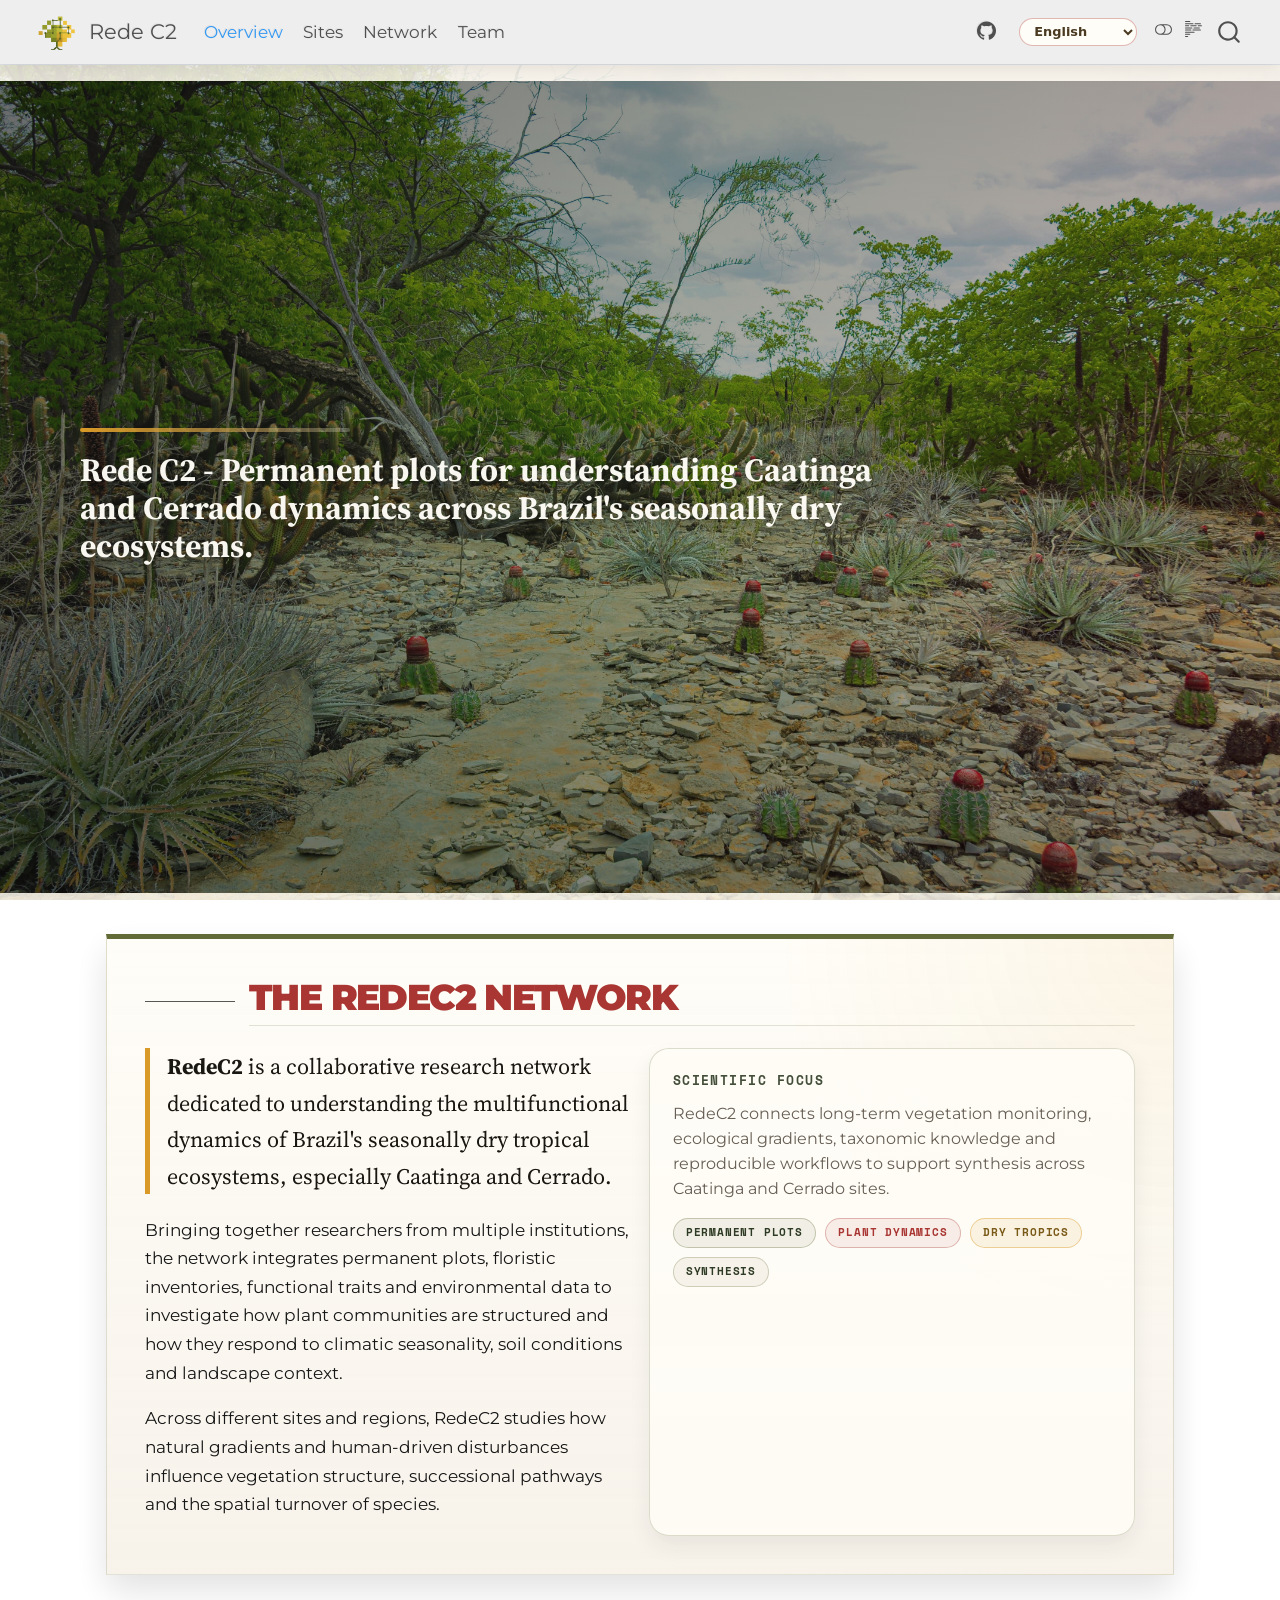
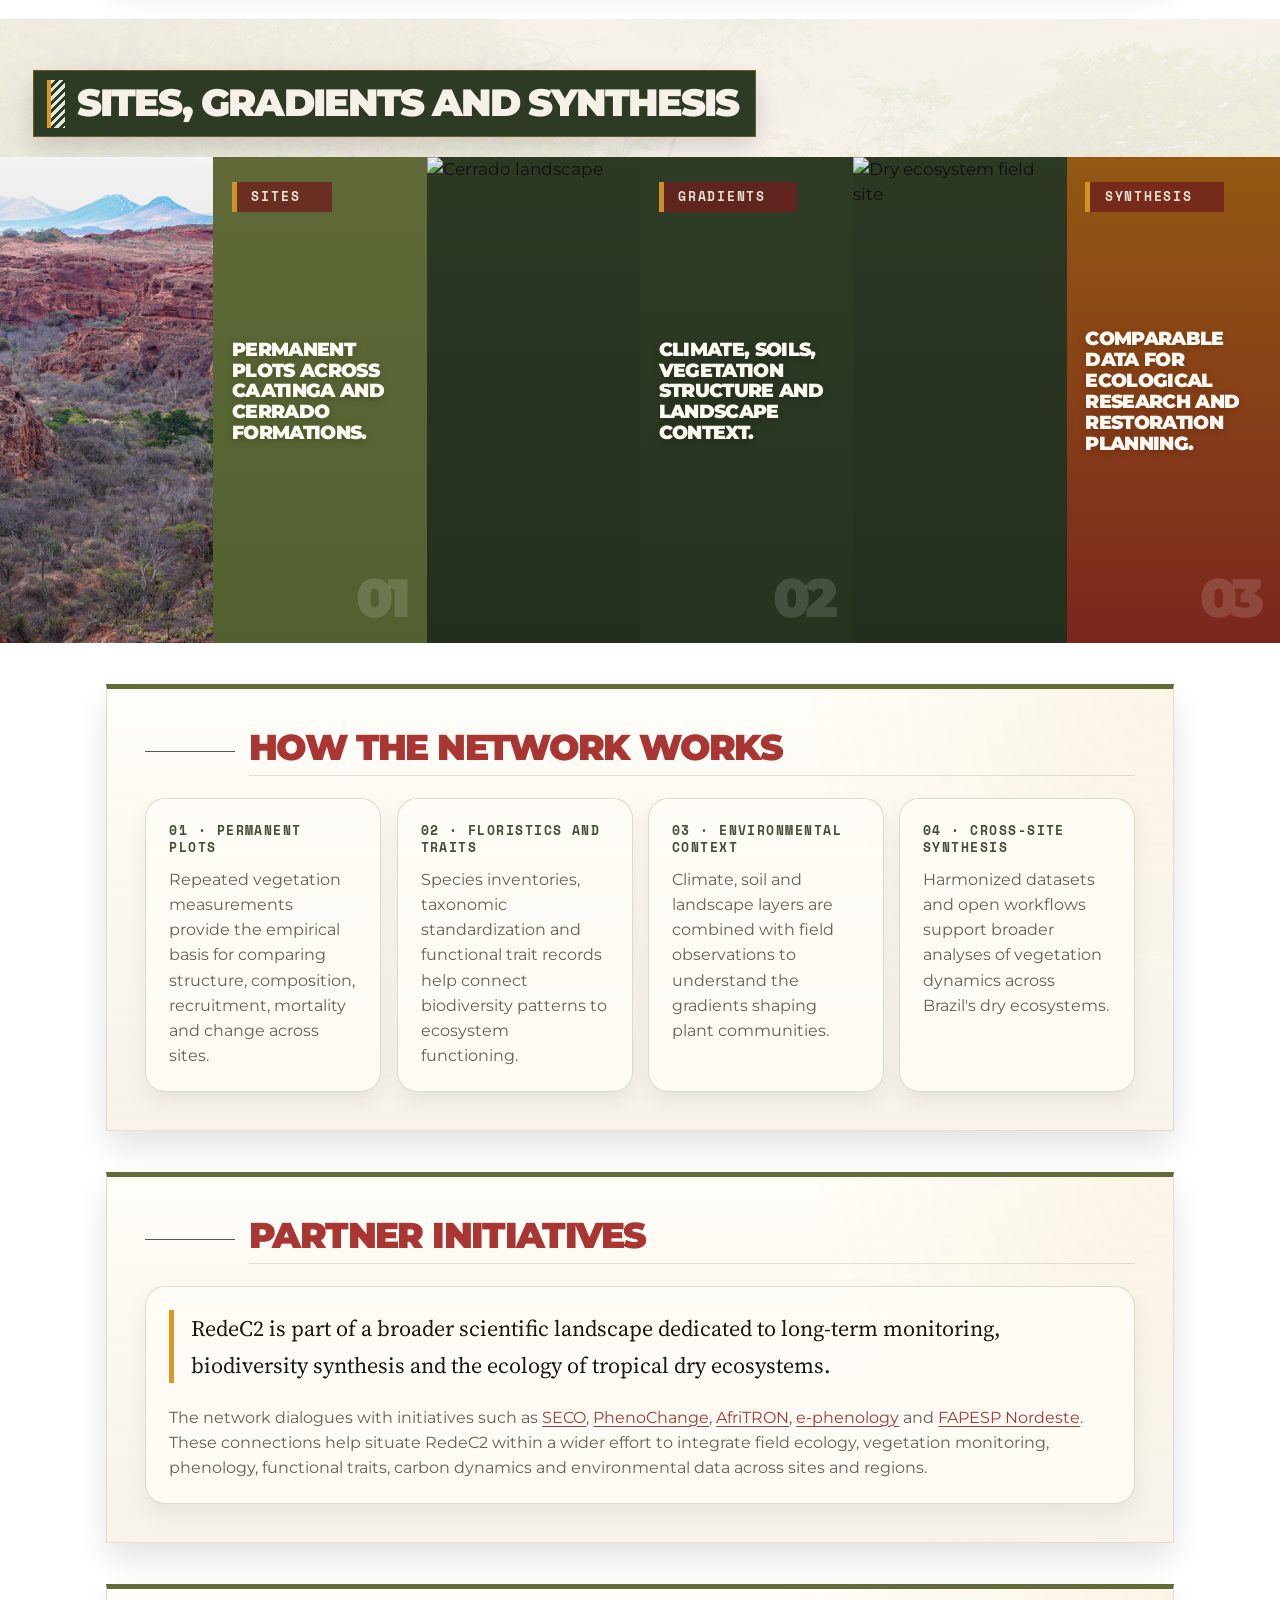
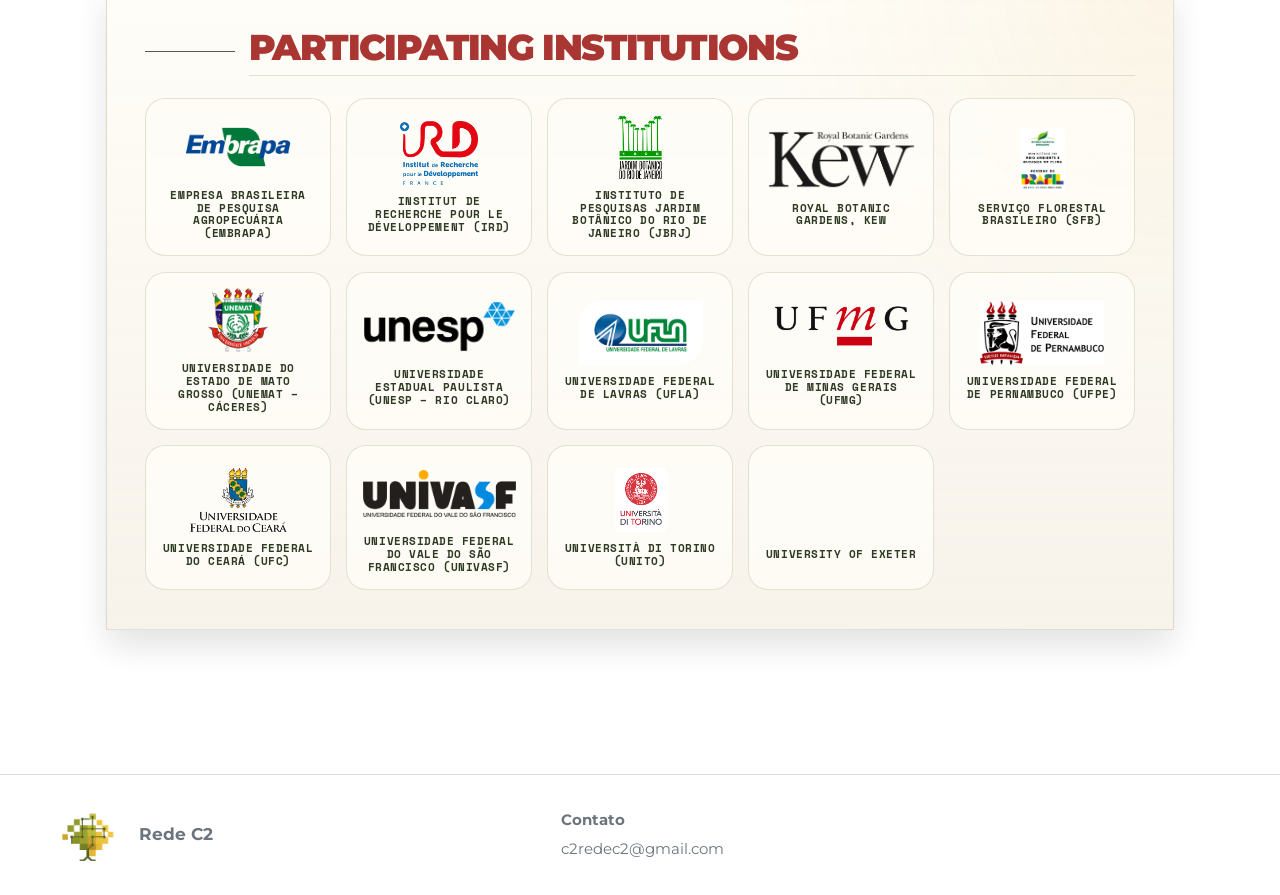
==== commit 689c9faa: "translation update" ====
--- a/docs/index.html
+++ b/docs/index.html
@@ -1388,22 +1388,6 @@
       <div class="redec2-footer-title">Contato</div>
 
       <a href="mailto:c2redec2@gmail.com">c2redec2@gmail.com</a>
-
-    </div>
-
-
-
-    <div class="redec2-footer-links">
-
-      <div class="redec2-footer-title">Código-fonte</div>
-
-      <a href="https://github.com/giuliaottino/RedeC2" target="_blank" rel="noopener" aria-label="GitHub da Rede C2">
-
-        <i class="bi bi-github" aria-hidden="true"></i>
-
-        <span>GitHub</span>
-
-      </a>
 
     </div>
 
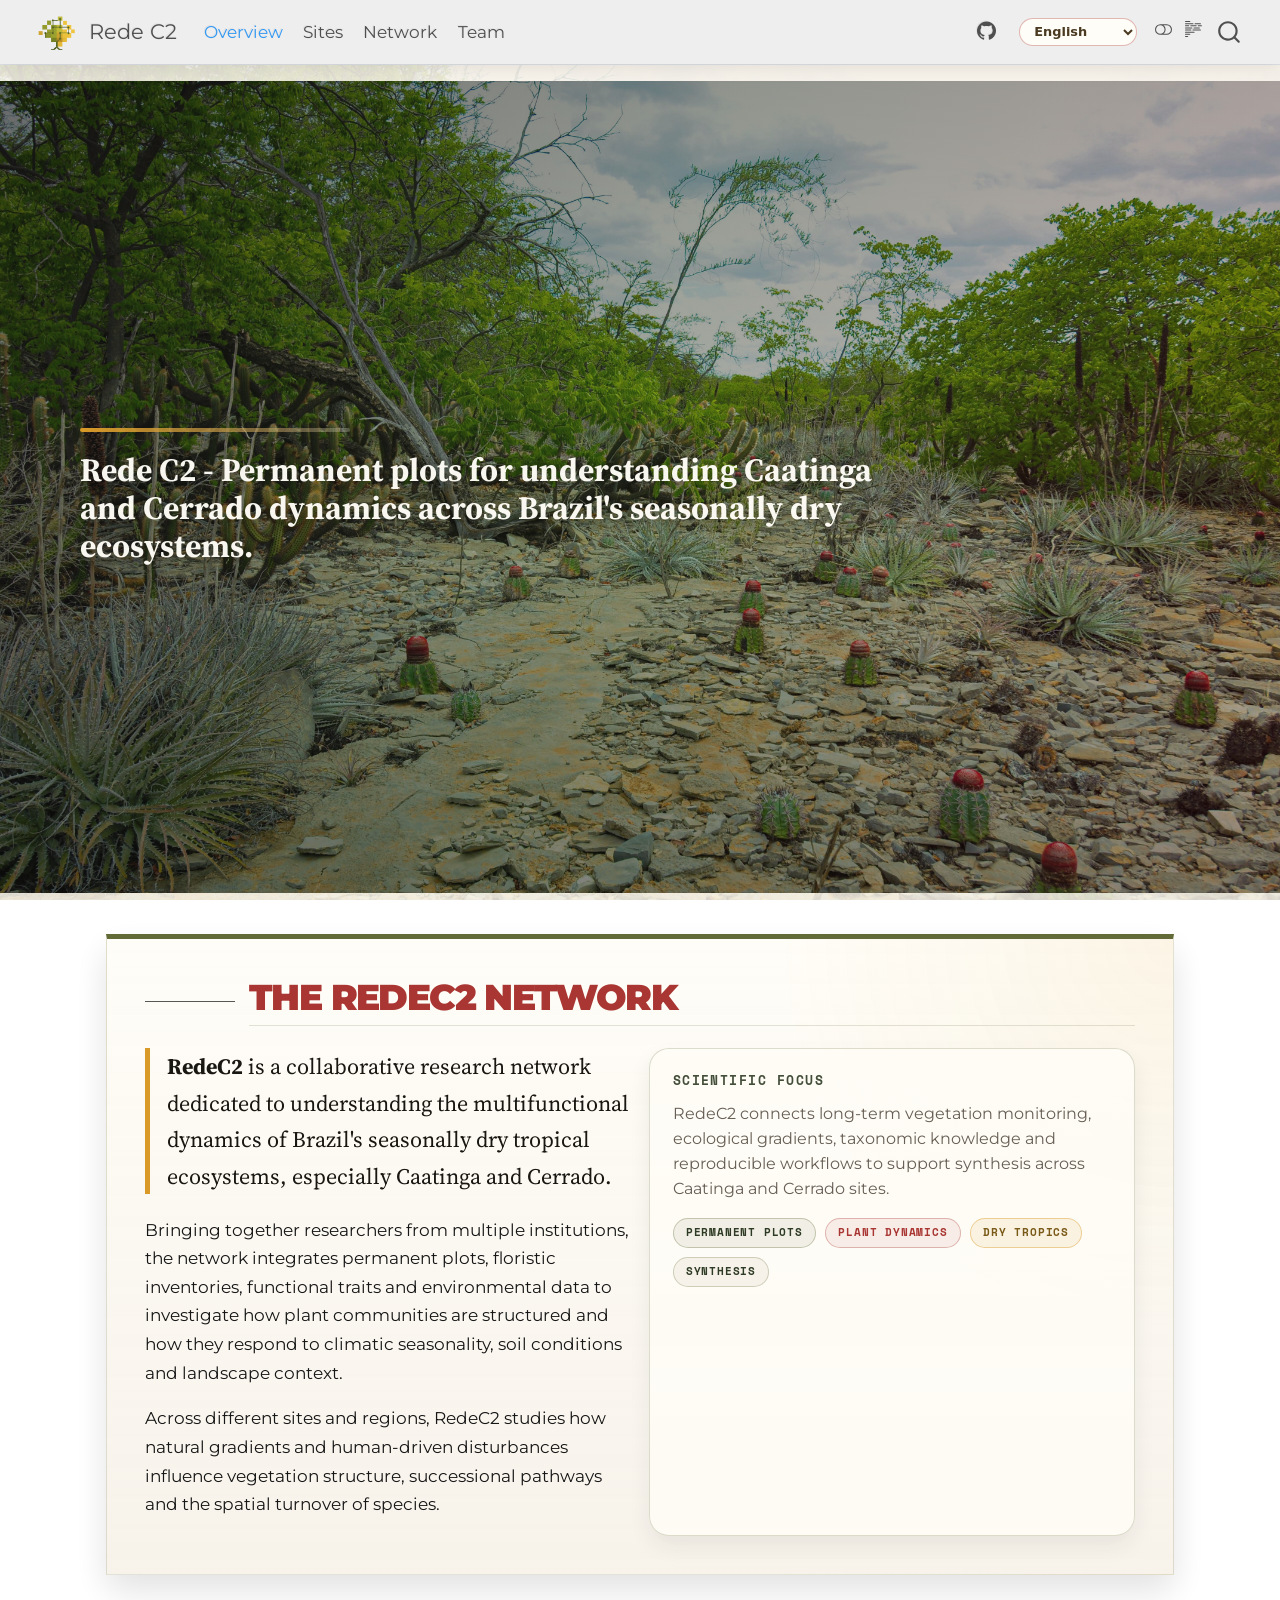
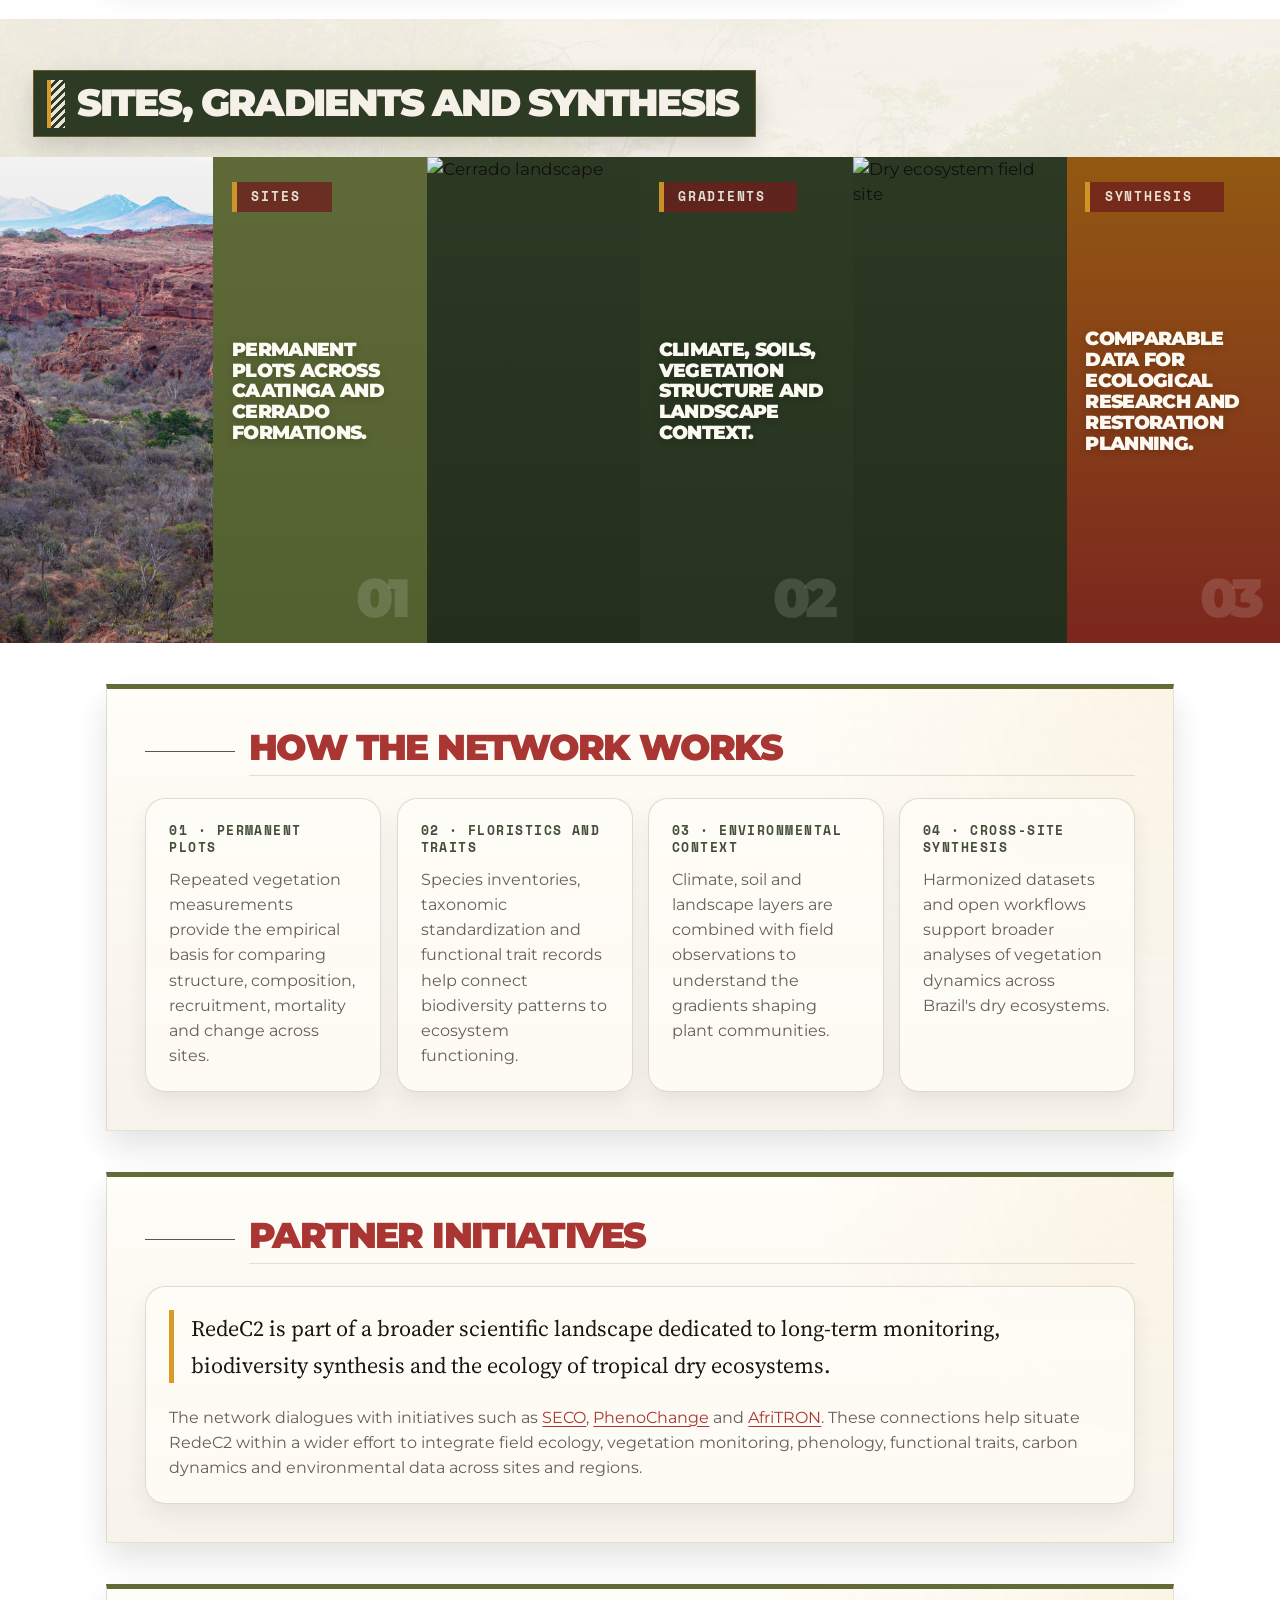
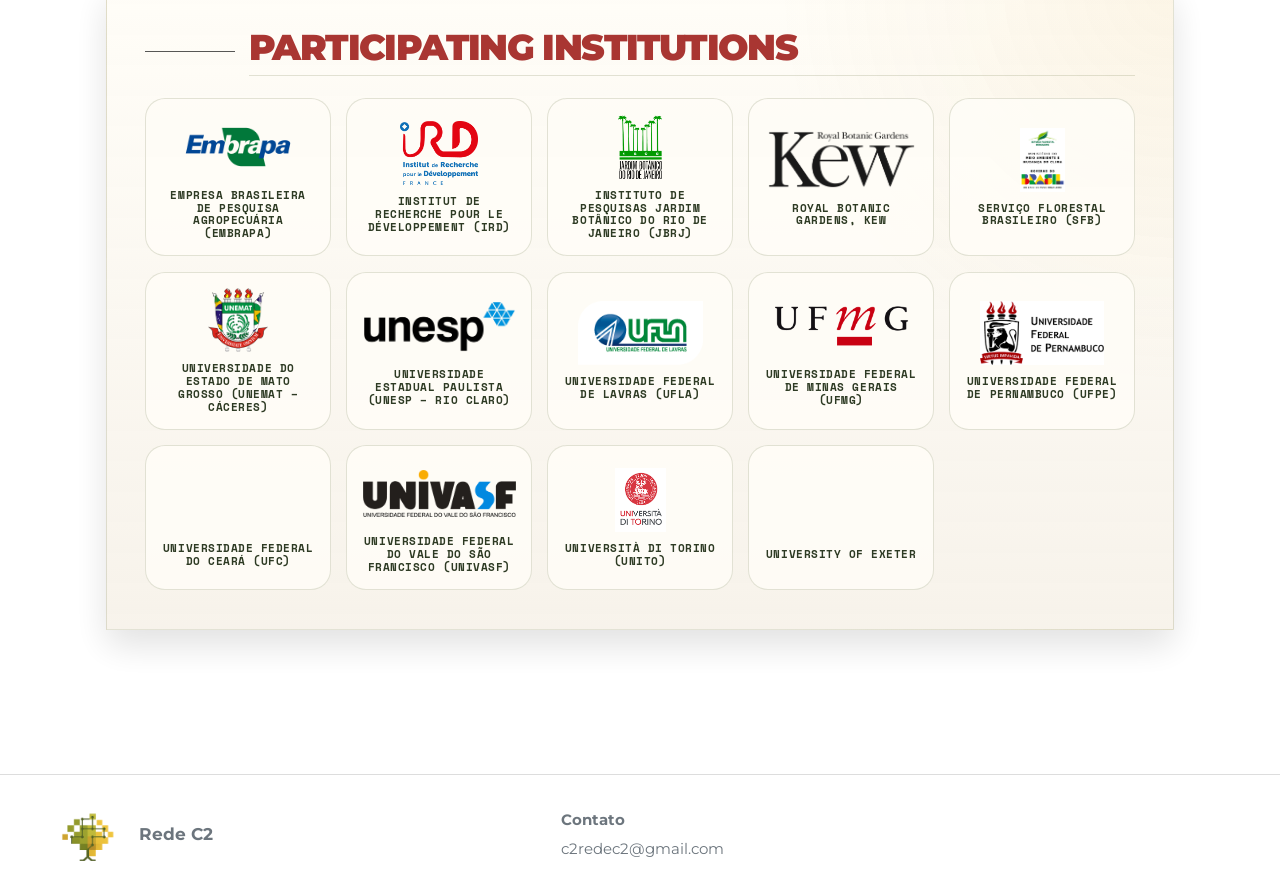
==== commit ac918e7c: "Refine team page and update translations" ====
--- a/docs/index.html
+++ b/docs/index.html
@@ -1277,10 +1277,9 @@
 
     <p>
       The network dialogues with initiatives such as
-      <a href="COLOCAR_LINK_CORRETO_SECO_AQUI" target="_blank" rel="noopener">SECO</a>,
-      <a href="COLOCAR_LINK_CORRETO_PHENOCHANGE_AQUI" target="_blank" rel="noopener">PhenoChange</a>,
-      <a href="COLOCAR_LINK_CORRETO_AFRITON_AQUI" target="_blank" rel="noopener">AfriTRON</a>,
-      <a href="COLOCAR_LINK_CORRETO_EPHENOLOGY_AQUI" target="_blank" rel="noopener">e-phenology</a> and <a href="COLOCAR_LINK_CORRETO_FAPESP_NORDESTE_AQUI" target="_blank" rel="noopener">FAPESP Nordeste</a>.
+      <a href="https://blogs.ed.ac.uk/seco-project/" target="_blank" rel="noopener">SECO</a>,
+      <a href="COLOCAR_LINK_CORRETO_PHENOCHANGE_AQUI" target="_blank" rel="noopener">PhenoChange</a> and
+      <a href="https://afritron.org/" target="_blank" rel="noopener">AfriTRON</a>.
       These connections help situate RedeC2 within a wider effort to integrate
       field ecology, vegetation monitoring, phenology, functional traits,
       carbon dynamics and environmental data across sites and regions.
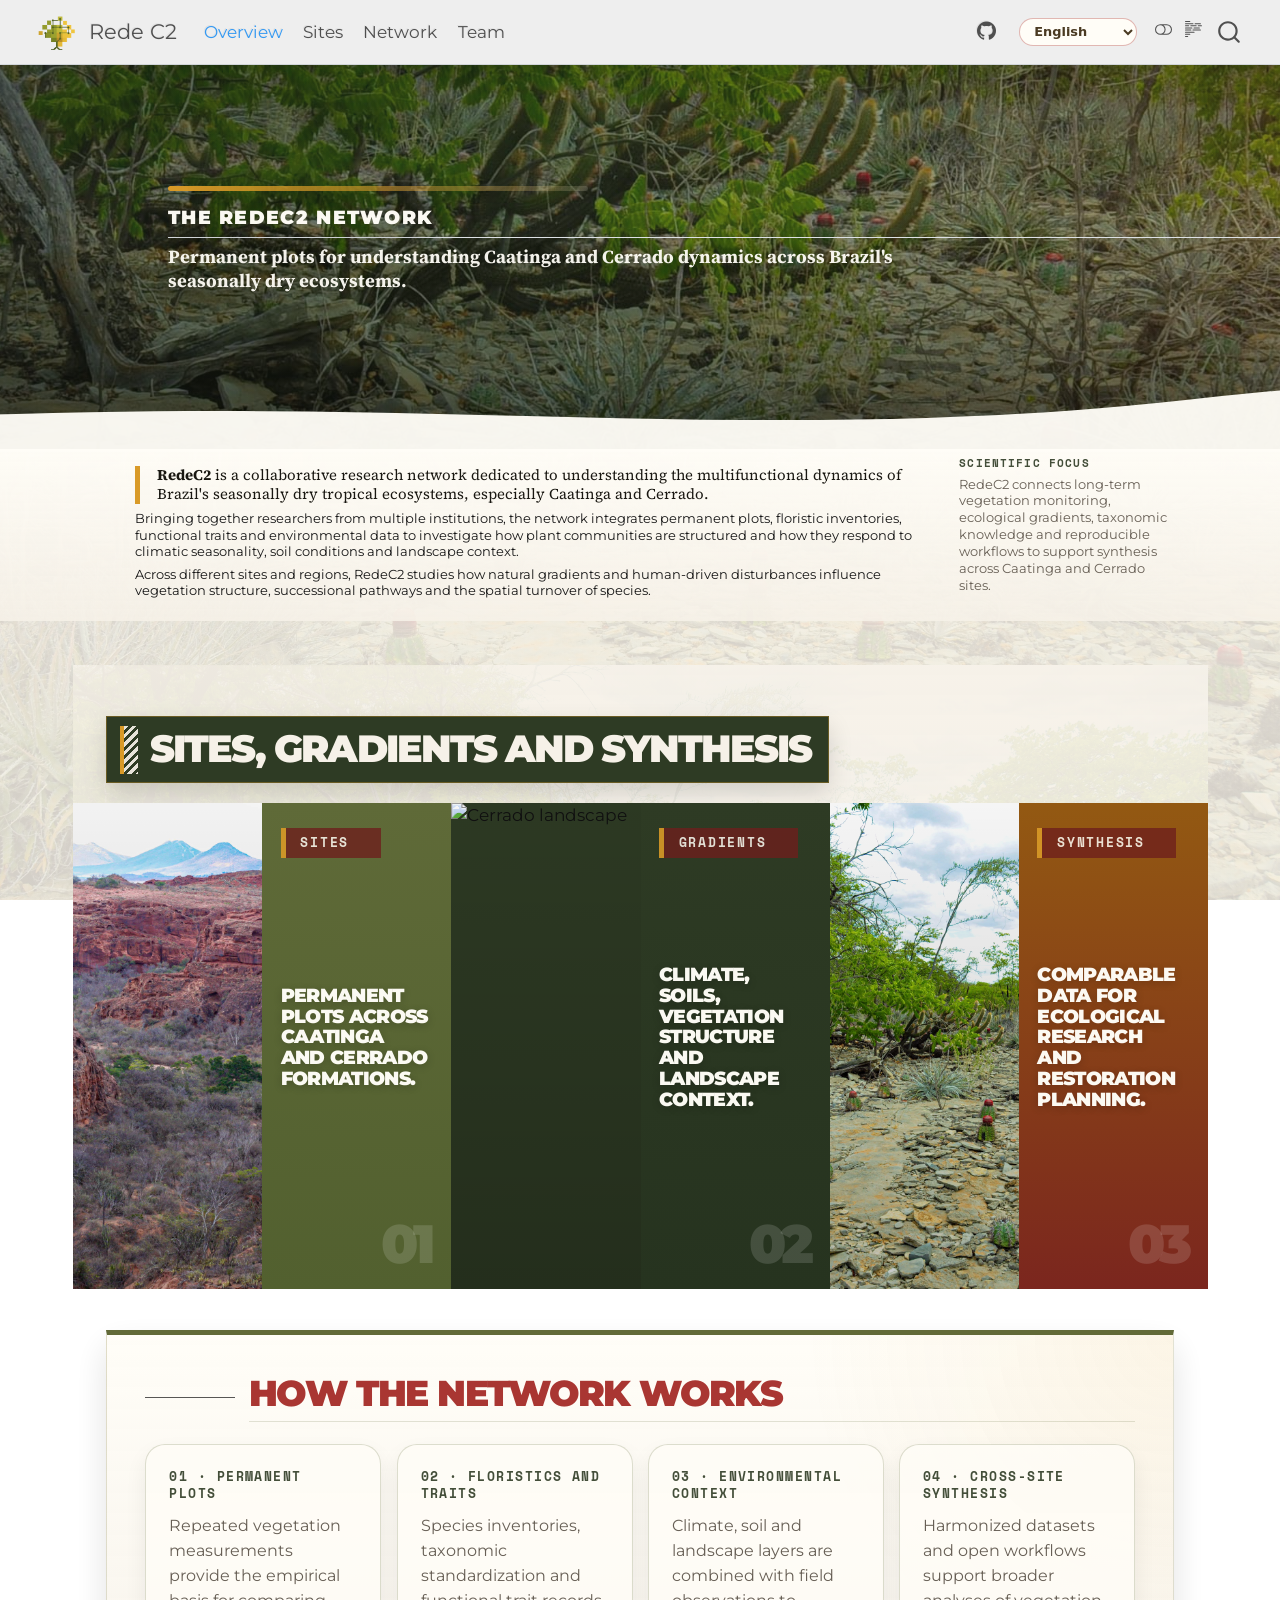
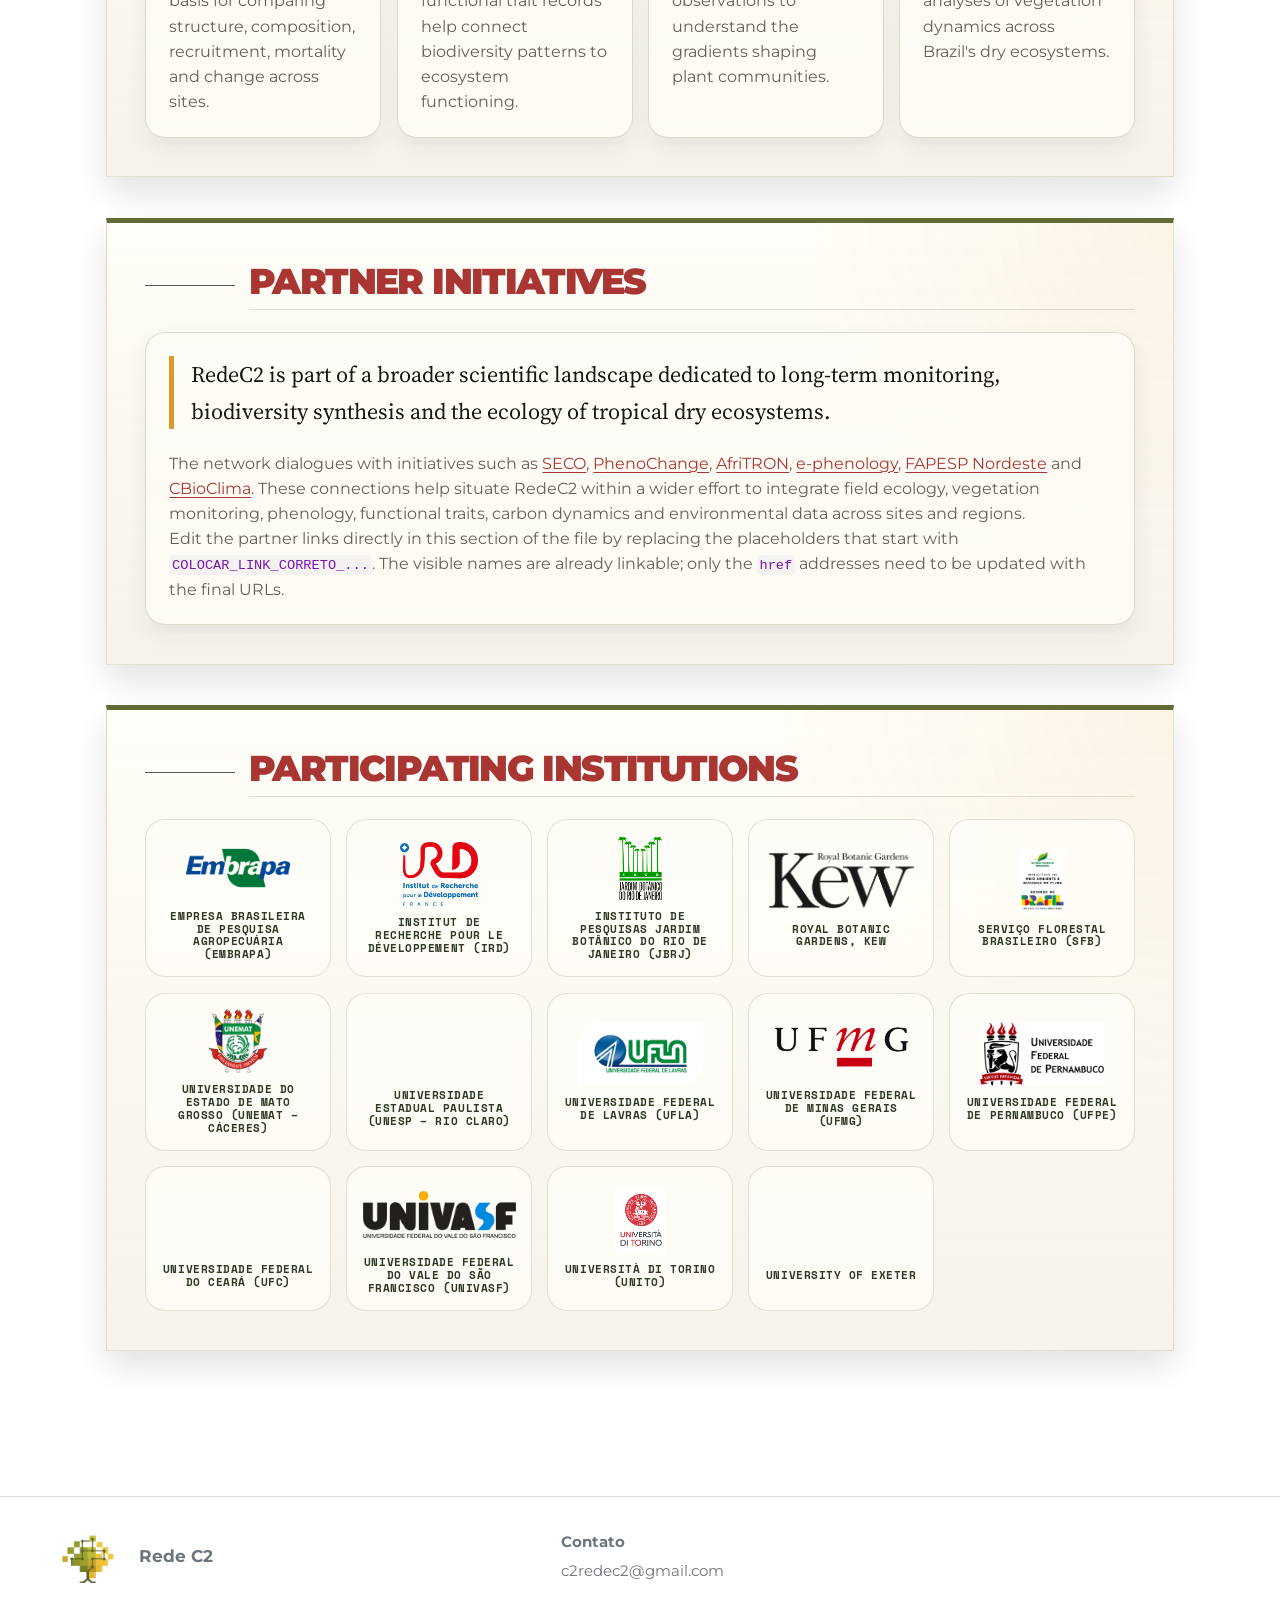
==== commit 6124ad07: "Adjust overview hero spacing and scientific focus" ====
--- a/docs/index.html
+++ b/docs/index.html
@@ -305,9 +305,10 @@
 <!-- margin-sidebar -->
     
 <!-- main -->
-<main class="content column-page" id="quarto-document-content"><header id="title-block-header" class="quarto-title-block"><h1 class="rc2-home-title title display-7">
-          <span class="line-rede">Rede</span> C2
-        </h1></header>
+<main class="content page-columns page-full column-page" id="quarto-document-content"><header id="title-block-header" class="quarto-title-block"><h1 class="rc2-overview-brand title display-7">
+        <span class="line-rede">Rede</span>
+        <span class="line-c2">C2</span>
+      </h1></header>
 
 
 
@@ -1122,64 +1123,501 @@
   width: 100% !important;
   max-width: 100% !important;
 }
+
+/* =========================================================
+   OVERVIEW FIRST FOLD · full width, conteúdo no primeiro frame
+   ========================================================= */
+.rc2-overview-fold {
+  position: relative;
+  width: 100vw !important;
+  max-width: 100vw !important;
+  margin-top: 0 !important;
+  margin-left: calc(50% - 50vw) !important;
+  margin-right: calc(50% - 50vw) !important;
+  padding: 0 !important;
+  overflow: hidden !important;
+  isolation: isolate;
+}
+
+.page-columns .content > .rc2-overview-fold,
+#quarto-document-content > .rc2-overview-fold,
+main.content > .rc2-overview-fold {
+  grid-column: screen-start / screen-end !important;
+}
+
+.rc2-overview-media {
+  position: relative;
+  width: 100% !important;
+  max-width: 100% !important;
+  min-height: clamp(320px, 42svh, 460px);
+  margin: 0 !important;
+  padding: 0 !important;
+  display: grid;
+  align-items: center;
+  overflow: hidden;
+  color: #fff;
+  background:
+    radial-gradient(circle at 86% 18%, rgba(217,154,39,0.26), transparent 32%),
+    linear-gradient(106deg, rgba(23,23,23,0.74) 0%, rgba(46,59,36,0.48) 50%, rgba(110,31,29,0.30) 100%),
+    url("figures/c2_bg.jpg");
+  background-size: cover !important;
+  background-position: center center !important;
+  background-repeat: no-repeat !important;
+}
+
+.rc2-overview-media::before {
+  content: "";
+  position: absolute;
+  inset: 0;
+  z-index: 0;
+  background: linear-gradient(
+    180deg,
+    rgba(0,0,0,0.14) 0%,
+    rgba(0,0,0,0.04) 45%,
+    rgba(0,0,0,0.48) 100%
+  );
+  pointer-events: none;
+}
+
+.rc2-overview-media-inner {
+  position: relative;
+  z-index: 2;
+  width: min(1260px, calc(100vw - var(--rc2-safe-gutter) * 2));
+  max-width: calc(100vw - var(--rc2-safe-gutter) * 2);
+  margin: 0 auto;
+  padding: clamp(2.1rem, 4.2vw, 3.5rem) 0 clamp(5.2rem, 8vw, 6.4rem);
+}
+
+.rc2-overview-brand {
+  margin: 0;
+  color: #fff;
+  font-family: 'Montserrat', Arial, sans-serif;
+  font-size: clamp(3.2rem, 7.4vw, 7.1rem);
+  line-height: 0.82;
+  font-weight: 900;
+  letter-spacing: -0.10em;
+  text-transform: uppercase;
+  text-shadow: 0 12px 42px rgba(0,0,0,0.56);
+}
+
+.rc2-overview-brand .line-rede {
+  display: block;
+  color: #fff;
+}
+
+.rc2-overview-brand .line-c2 {
+  display: block;
+  margin-left: clamp(1rem, 5vw, 4.5rem);
+  color: var(--rc2-ochre);
+}
+
+.rc2-overview-title-rule {
+  width: min(420px, 52vw);
+  height: 5px;
+  margin: clamp(0.8rem, 1.5vw, 1.05rem) 0 clamp(0.72rem, 1.25vw, 1rem);
+  border-radius: 999px;
+  background: linear-gradient(90deg, var(--rc2-ochre) 0%, rgba(217,154,39,0.62) 42%, rgba(255,253,247,0.12) 100%);
+  box-shadow: 0 6px 18px rgba(0,0,0,0.26);
+}
+
+.rc2-overview-image-title {
+  margin: 0 0 0.42rem;
+  color: rgba(255,253,247,0.98);
+  font-family: 'Montserrat', Arial, sans-serif;
+  font-size: clamp(0.96rem, 1.45vw, 1.28rem);
+  line-height: 1.1;
+  font-weight: 900;
+  letter-spacing: 0.07em;
+  text-transform: uppercase;
+  text-shadow: 0 8px 30px rgba(0,0,0,0.48);
+}
+
+.rc2-overview-image-subtitle {
+  margin: 0;
+  max-width: 760px;
+  color: rgba(255,253,247,0.95);
+  font-family: 'Source Serif 4', Georgia, serif;
+  font-size: clamp(0.96rem, 1.45vw, 1.18rem);
+  line-height: 1.28;
+  font-weight: 700;
+  text-shadow: 0 4px 18px rgba(0,0,0,0.50);
+}
+
+.rc2-overview-wave {
+  position: absolute;
+  left: 0;
+  right: 0;
+  bottom: -1px;
+  z-index: 3;
+  width: 100%;
+  height: clamp(82px, 10vw, 145px);
+  display: block;
+  color: rgba(255,253,247,0.96);
+  filter: drop-shadow(0 -10px 18px rgba(0,0,0,0.10));
+}
+
+.rc2-overview-content-wrap {
+  position: relative;
+  z-index: 4;
+  width: 100% !important;
+  max-width: 100% !important;
+  margin: -1px 0 0 0 !important;
+  padding: clamp(0.38rem, 0.8vw, 0.68rem) 0 clamp(0.75rem, 1.25vw, 1.05rem);
+  overflow: visible;
+  background: linear-gradient(180deg, rgba(255,253,247,0.96), rgba(246,241,232,0.88));
+}
+
+.rc2-overview-content {
+  width: min(1260px, calc(100vw - var(--rc2-safe-gutter) * 2));
+  max-width: calc(100vw - var(--rc2-safe-gutter) * 2);
+  margin: 0 auto;
+  display: grid;
+  grid-template-columns: minmax(0, 1.15fr) minmax(250px, 0.46fr);
+  gap: clamp(0.9rem, 1.8vw, 1.35rem);
+  align-items: start;
+}
+
+.rc2-overview-main {
+  min-width: 0;
+}
+
+.rc2-overview-lead {
+  margin: 0 0 0.38rem 0 !important;
+  padding-left: 1rem;
+  border-left: 5px solid var(--rc2-ochre);
+  color: #191711 !important;
+  font-family: 'Source Serif 4', Georgia, serif !important;
+  font-size: clamp(0.88rem, 1.05vw, 0.98rem) !important;
+  line-height: 1.27 !important;
+}
+
+.rc2-overview-content p {
+  color: var(--rc2-ink);
+  font-size: clamp(0.76rem, 0.86vw, 0.84rem);
+  line-height: 1.28;
+  margin: 0 0 0.36rem;
+}
+
+.rc2-overview-focus {
+  min-width: 0;
+  margin-top: clamp(-4rem, -4.2vw, -1.4rem);
+  padding-top: 0.5rem;
+  border-top: 1px solid rgba(98,106,56,0.20);
+}
+
+.rc2-overview-focus h3 {
+  margin: 0 0 0.36rem 0;
+  color: var(--rc2-green-dark);
+  font-family: 'Space Mono', monospace;
+  font-size: 0.62rem;
+  font-weight: 800;
+  letter-spacing: 0.11em;
+  line-height: 1.25;
+  text-transform: uppercase;
+}
+
+.rc2-overview-focus p {
+  margin: 0;
+  color: var(--rc2-muted);
+  font-size: clamp(0.74rem, 0.84vw, 0.82rem);
+  line-height: 1.28;
+}
+
+.rc2-overview-focus .rc2-pills {
+  display: none !important;
+}
+
+/* evita que o bloco seguinte use margem full-bleed acumulada à esquerda */
+.rc2-feature-band {
+  width: 100vw !important;
+  max-width: 100vw !important;
+  margin-left: calc(50% - 50vw) !important;
+  margin-right: calc(50% - 50vw) !important;
+  overflow-x: hidden !important;
+}
+
+@media (min-width: 1100px) and (max-height: 850px) {
+  .rc2-overview-media {
+    min-height: clamp(310px, 39svh, 410px);
+  }
+
+  .rc2-overview-media-inner {
+    padding-top: clamp(1.8rem, 3vw, 2.6rem);
+    padding-bottom: clamp(4.5rem, 7vw, 5.6rem);
+  }
+
+  .rc2-overview-brand {
+    font-size: clamp(3rem, 6.4vw, 6.1rem);
+  }
+
+  .rc2-overview-title-rule {
+    margin-top: 0.72rem;
+    margin-bottom: 0.62rem;
+  }
+}
+
+@media (max-width: 980px) {
+  .rc2-overview-content {
+    grid-template-columns: 1fr;
+  }
+
+  .rc2-overview-focus {
+    margin-top: 0;
+  }
+}
+
+@media (max-width: 700px) {
+  .rc2-overview-media {
+    min-height: calc(100svh - 76px);
+  }
+
+  .rc2-overview-media-inner {
+    padding-top: 2.6rem;
+    padding-bottom: 6.2rem;
+  }
+
+  .rc2-overview-brand {
+    font-size: clamp(3.25rem, 17vw, 5.8rem);
+    line-height: 0.86;
+  }
+
+  .rc2-overview-brand .line-c2 {
+    margin-left: clamp(0.8rem, 8vw, 2.4rem);
+  }
+
+  .rc2-overview-title-rule {
+    width: min(280px, 70vw);
+  }
+
+  .rc2-overview-image-title {
+    max-width: 19ch;
+    font-size: clamp(0.95rem, 4.6vw, 1.25rem);
+  }
+
+  .rc2-overview-image-subtitle {
+    max-width: 24ch;
+    font-size: clamp(1rem, 4.8vw, 1.28rem);
+  }
+
+  .rc2-overview-wave {
+    height: clamp(92px, 19vw, 135px);
+  }
+
+  .rc2-overview-content p {
+    font-size: 0.88rem;
+    line-height: 1.45;
+  }
+}
+
+
+/* =========================================================
+   FIX FINAL VISUAL FULL-BLEED
+   Usa pseudo-elementos para pintar a imagem em 100vw,
+   sem depender do Quarto aceitar o bloco como full-width.
+   ========================================================= */
+html,
+body {
+  overflow-x: hidden !important;
+}
+
+/* O wrapper pode estar preso na coluna; a pintura do hero sangra para fora */
+.rc2-overview-fold {
+  overflow: visible !important;
+}
+
+/* Remove a imagem do box central e pinta a foto em 100vw via ::after */
+.rc2-overview-media {
+  position: relative !important;
+  overflow: visible !important;
+  background: none !important;
+  isolation: isolate !important;
+}
+
+/* Foto full-bleed real, atravessando as laterais do frame */
+.rc2-overview-media::after {
+  content: "";
+  position: absolute;
+  top: 0;
+  bottom: 0;
+  left: -100vmax;
+  right: -100vmax;
+  z-index: 0;
+  background:
+    radial-gradient(circle at 86% 18%, rgba(217,154,39,0.26), transparent 32%),
+    linear-gradient(106deg, rgba(23,23,23,0.74) 0%, rgba(46,59,36,0.48) 50%, rgba(110,31,29,0.30) 100%),
+    url("figures/c2_bg.jpg");
+  background-size: cover;
+  background-position: center center;
+  background-repeat: no-repeat;
+}
+
+/* Overlay escuro também sangra para as laterais */
+.rc2-overview-media::before {
+  left: -100vmax !important;
+  right: -100vmax !important;
+  top: 0 !important;
+  bottom: 0 !important;
+  inset: 0 -100vmax 0 -100vmax !important;
+  z-index: 1 !important;
+}
+
+/* Conteúdo e onda acima da pintura full-bleed */
+.rc2-overview-media-inner {
+  position: relative !important;
+  z-index: 2 !important;
+}
+
+.rc2-overview-wave {
+  left: -100vmax !important;
+  right: -100vmax !important;
+  width: auto !important;
+  min-width: calc(100% + 200vmax) !important;
+  z-index: 3 !important;
+}
+
+/* O branco sob a onda também precisa ocupar toda a largura visual */
+.rc2-overview-content-wrap {
+  overflow: visible !important;
+  box-shadow: 0 0 0 100vmax rgba(255,253,247,0.96);
+  clip-path: inset(0 -100vmax);
+}
+
+/* Sobe o foco científico para acompanhar melhor a diagonal */
+.rc2-overview-focus {
+  margin-top: clamp(-5.2rem, -4.8vw, -1.8rem) !important;
+}
+
+/* O bloco seguinte não deve herdar escape lateral */
+.rc2-feature-band {
+  margin-left: 0 !important;
+  margin-right: 0 !important;
+  width: 100% !important;
+  max-width: 100% !important;
+  overflow-x: hidden !important;
+}
+
+@media (max-width: 980px) {
+  .rc2-overview-focus {
+    margin-top: 0 !important;
+  }
+}
+
+
+/* =========================================================
+   PATCH · remove faixa acima do hero e corrige scientific focus
+   ========================================================= */
+
+/* aproxima o hero do navbar, removendo a faixa clara acima da imagem */
+.rc2-overview-fold {
+  margin-top: -1.55rem !important;
+}
+
+/* garante leitura confortável sem perder o primeiro frame */
+.rc2-overview-media {
+  min-height: clamp(355px, 44svh, 480px) !important;
+}
+
+/* mantém a imagem visualmente cheia logo abaixo do navbar */
+.rc2-overview-media-inner {
+  padding-top: clamp(2.2rem, 4vw, 3.1rem) !important;
+  padding-bottom: clamp(5rem, 7.5vw, 6rem) !important;
+}
+
+/* dá mais respiro à transição branca abaixo da onda */
+.rc2-overview-content-wrap {
+  padding-top: clamp(0.9rem, 1.25vw, 1.15rem) !important;
+}
+
+/* evita que o texto do foco científico suba demais e seja cortado */
+.rc2-overview-focus {
+  margin-top: clamp(-1.6rem, -1.8vw, -0.45rem) !important;
+  padding-top: 0.8rem !important;
+}
+
+.rc2-overview-focus p {
+  line-height: 1.34 !important;
+}
+
+/* evita qualquer recorte lateral ou escape do bloco seguinte */
+.rc2-feature-band {
+  margin-left: 0 !important;
+  margin-right: 0 !important;
+  transform: none !important;
+}
+
+@media (max-width: 980px) {
+  .rc2-overview-fold {
+    margin-top: -1.1rem !important;
+  }
+
+  .rc2-overview-focus {
+    margin-top: 0 !important;
+    padding-top: 0.35rem !important;
+  }
+}
+
+@media (max-width: 700px) {
+  .rc2-overview-fold {
+    margin-top: -0.9rem !important;
+  }
+
+  .rc2-overview-media {
+    min-height: calc(100svh - 68px) !important;
+  }
+}
+
 </style>
-<section class="rc2-home-hero" id="inicio" aria-label="RedeC2 homepage hero">
-  <div class="rc2-home-hero-inner">
-
-    <div class="rc2-home-brand">
-      <div class="rc2-home-copy">
-        
-
-        <div class="rc2-title-rule" aria-hidden="true"></div>
-
-        <p class="rc2-home-subtitle">
-          Rede C2 - Permanent plots for understanding Caatinga and Cerrado dynamics across Brazil's seasonally dry ecosystems.
+<section class="rc2-overview-fold page-columns page-full" id="inicio" aria-label="RedeC2 homepage overview">
+  <div class="rc2-overview-media" aria-label="RedeC2 image banner">
+    <div class="rc2-overview-media-inner">
+      
+
+      <div class="rc2-overview-title-rule" aria-hidden="true"></div>
+
+      <h2 class="rc2-overview-image-title anchored">The RedeC2 network</h2>
+
+      <p class="rc2-overview-image-subtitle">
+        Permanent plots for understanding Caatinga and Cerrado dynamics across Brazil's seasonally dry ecosystems.
+      </p>
+    </div>
+
+    <svg class="rc2-overview-wave" viewbox="0 0 1440 145" preserveaspectratio="none" aria-hidden="true">
+      <path fill="currentColor" d="M0,118 C170,138 330,110 515,100 C690,90 820,134 985,86 C1160,35 1285,48 1440,8 L1440,145 L0,145 Z"></path>
+    </svg>
+  </div>
+
+  <div class="rc2-overview-content-wrap page-columns page-full" id="rede">
+    <div class="rc2-overview-content page-columns page-full">
+      <div class="rc2-overview-main">
+        <p class="rc2-overview-lead">
+          <strong>RedeC2</strong> is a collaborative research network dedicated to
+          understanding the multifunctional dynamics of Brazil's seasonally dry
+          tropical ecosystems, especially Caatinga and Cerrado.
+        </p>
+
+        <p>
+          Bringing together researchers from multiple institutions, the network
+          integrates permanent plots, floristic inventories, functional traits and
+          environmental data to investigate how plant communities are structured
+          and how they respond to climatic seasonality, soil conditions and
+          landscape context.
+        </p>
+
+        <p>
+          Across different sites and regions, RedeC2 studies how natural gradients
+          and human-driven disturbances influence vegetation structure,
+          successional pathways and the spatial turnover of species.
         </p>
       </div>
-    </div>
-
-  </div>
-</section>
-<section class="rc2-section" id="rede">
-  <div class="rc2-section-title"><h2 class="anchored">The RedeC2 network</h2></div>
-
-  <div class="rc2-grid-2">
-    <div>
-      <p class="rc2-lead">
-        <strong>RedeC2</strong> is a collaborative research network dedicated to
-        understanding the multifunctional dynamics of Brazil's seasonally dry
-        tropical ecosystems, especially Caatinga and Cerrado.
-      </p>
-
-      <p>
-        Bringing together researchers from multiple institutions, the network
-        integrates permanent plots, floristic inventories, functional traits and
-        environmental data to investigate how plant communities are structured
-        and how they respond to climatic seasonality, soil conditions and
-        landscape context.
-      </p>
-
-      <p>
-        Across different sites and regions, RedeC2 studies how natural gradients
-        and human-driven disturbances influence vegetation structure,
-        successional pathways and the spatial turnover of species.
-      </p>
-    </div>
-
-    <div class="rc2-card">
-      <h3 class="anchored">Scientific focus</h3>
-      <p>
-        RedeC2 connects long-term vegetation monitoring, ecological gradients,
-        taxonomic knowledge and reproducible workflows to support synthesis
-        across Caatinga and Cerrado sites.
-      </p>
-
-      <div class="rc2-pills" style="margin-top:1rem;">
-        <span class="rc2-pill rc2-pill--green">Permanent plots</span>
-        <span class="rc2-pill rc2-pill--red">Plant dynamics</span>
-        <span class="rc2-pill rc2-pill--ochre">Dry tropics</span>
-        <span class="rc2-pill">Synthesis</span>
-      </div>
+
+      <aside class="rc2-overview-focus">
+        <h3 class="anchored">Scientific focus</h3>
+        <p>
+          RedeC2 connects long-term vegetation monitoring, ecological gradients,
+          taxonomic knowledge and reproducible workflows to support synthesis
+          across Caatinga and Cerrado sites.
+        </p>
+      </aside>
     </div>
   </div>
 </section>
@@ -1215,7 +1653,7 @@
     </article>
 
     <article class="rc2-feature-photo">
-      <img src="figures/itirapina.jpg" alt="Dry ecosystem field site" loading="lazy" decoding="async">
+      <img src="figures/gruta_brejoes_dc.jpg" alt="Dry ecosystem field site" loading="lazy" decoding="async">
     </article>
 
     <article class="rc2-feature-panel rc2-feature-panel--products" aria-label="Synthesis">
@@ -1277,15 +1715,23 @@
 
     <p>
       The network dialogues with initiatives such as
-      <a href="https://blogs.ed.ac.uk/seco-project/" target="_blank" rel="noopener">SECO</a>,
-      <a href="COLOCAR_LINK_CORRETO_PHENOCHANGE_AQUI" target="_blank" rel="noopener">PhenoChange</a> and
-      <a href="https://afritron.org/" target="_blank" rel="noopener">AfriTRON</a>.
+      <a href="COLOCAR_LINK_CORRETO_SECO_AQUI" target="_blank" rel="noopener">SECO</a>,
+      <a href="COLOCAR_LINK_CORRETO_PHENOCHANGE_AQUI" target="_blank" rel="noopener">PhenoChange</a>,
+      <a href="COLOCAR_LINK_CORRETO_AFRITON_AQUI" target="_blank" rel="noopener">AfriTRON</a>,
+      <a href="COLOCAR_LINK_CORRETO_EPHENOLOGY_AQUI" target="_blank" rel="noopener">e-phenology</a>,
+      <a href="COLOCAR_LINK_CORRETO_FAPESP_NORDESTE_AQUI" target="_blank" rel="noopener">FAPESP Nordeste</a>
+      and
+      <a href="COLOCAR_LINK_CORRETO_CBIOCLIMA_AQUI" target="_blank" rel="noopener">CBioClima</a>.
       These connections help situate RedeC2 within a wider effort to integrate
       field ecology, vegetation monitoring, phenology, functional traits,
       carbon dynamics and environmental data across sites and regions.
     </p>
 
     <p>
+      Edit the partner links directly in this section of the file by replacing
+      the placeholders that start with <code>COLOCAR_LINK_CORRETO_...</code>.
+      The visible names are already linkable; only the <code>href</code>
+      addresses need to be updated with the final URLs.
     </p>
   </div>
 </section>
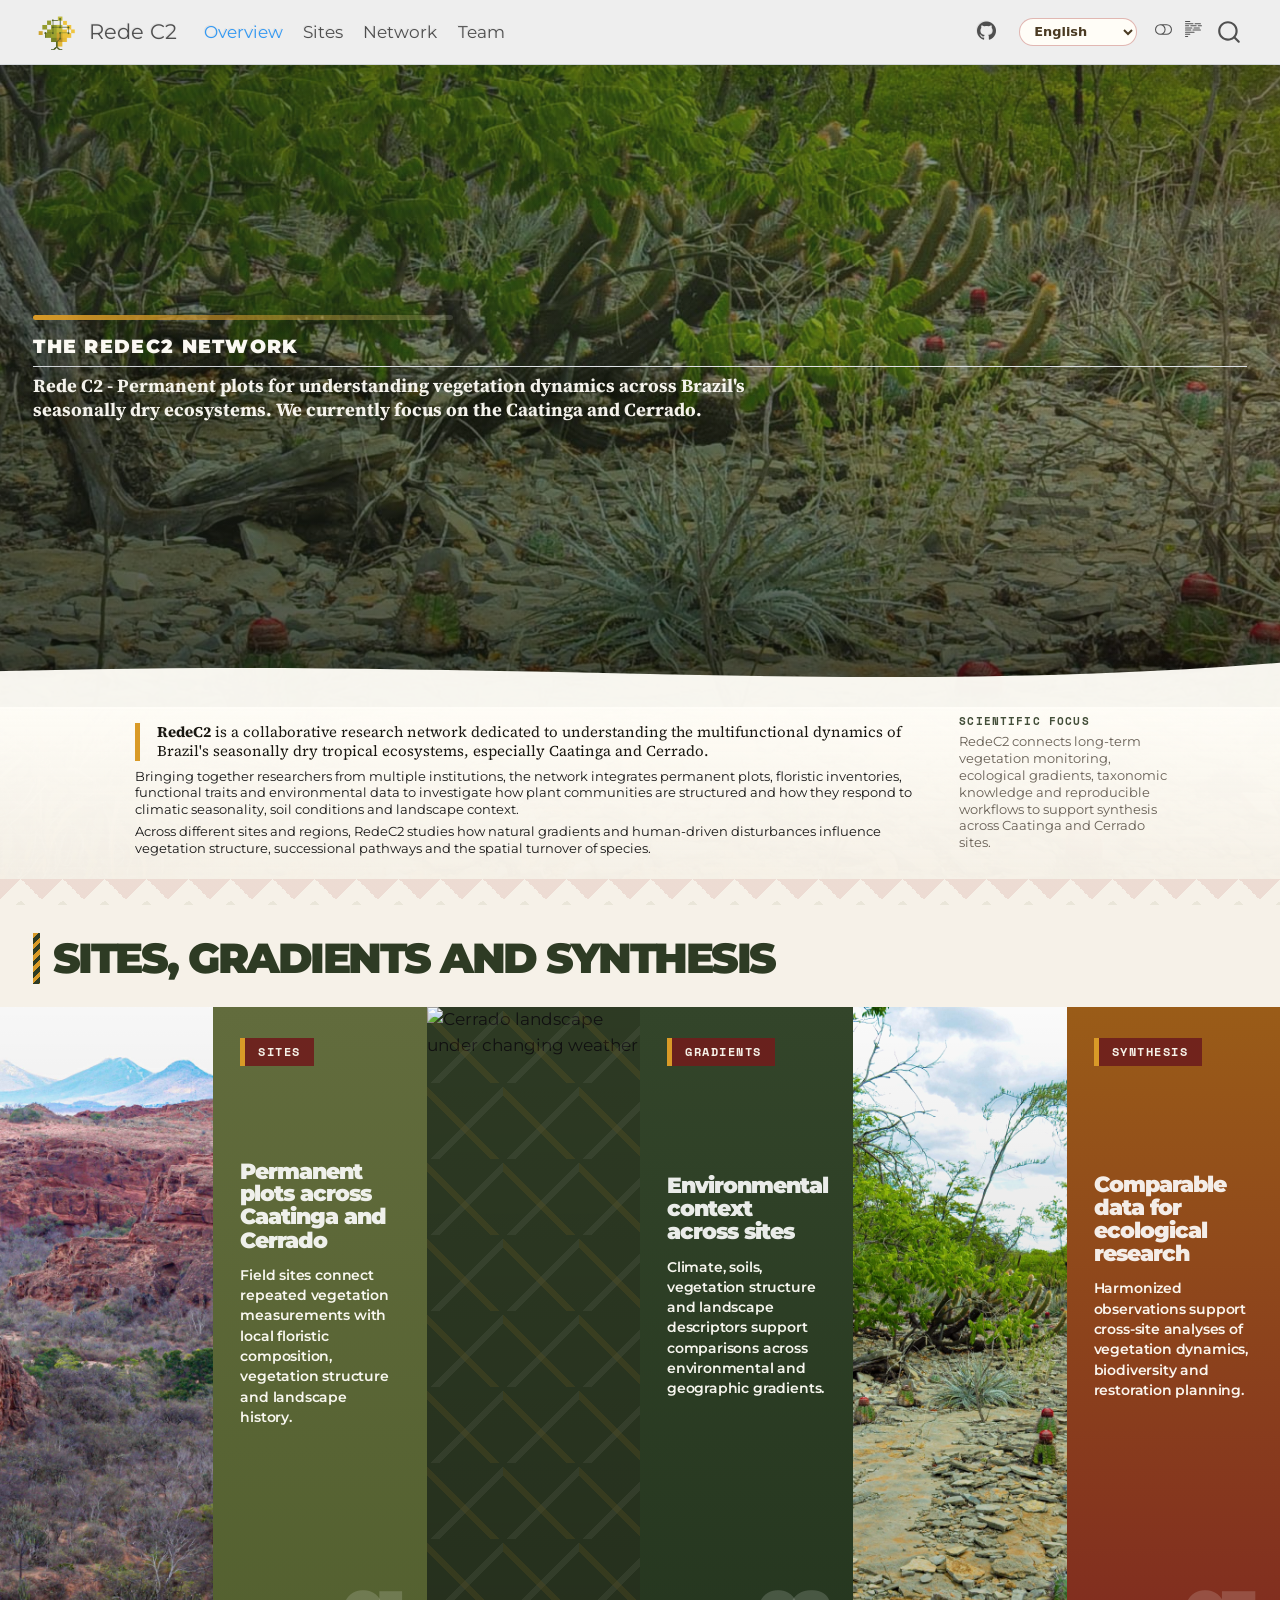
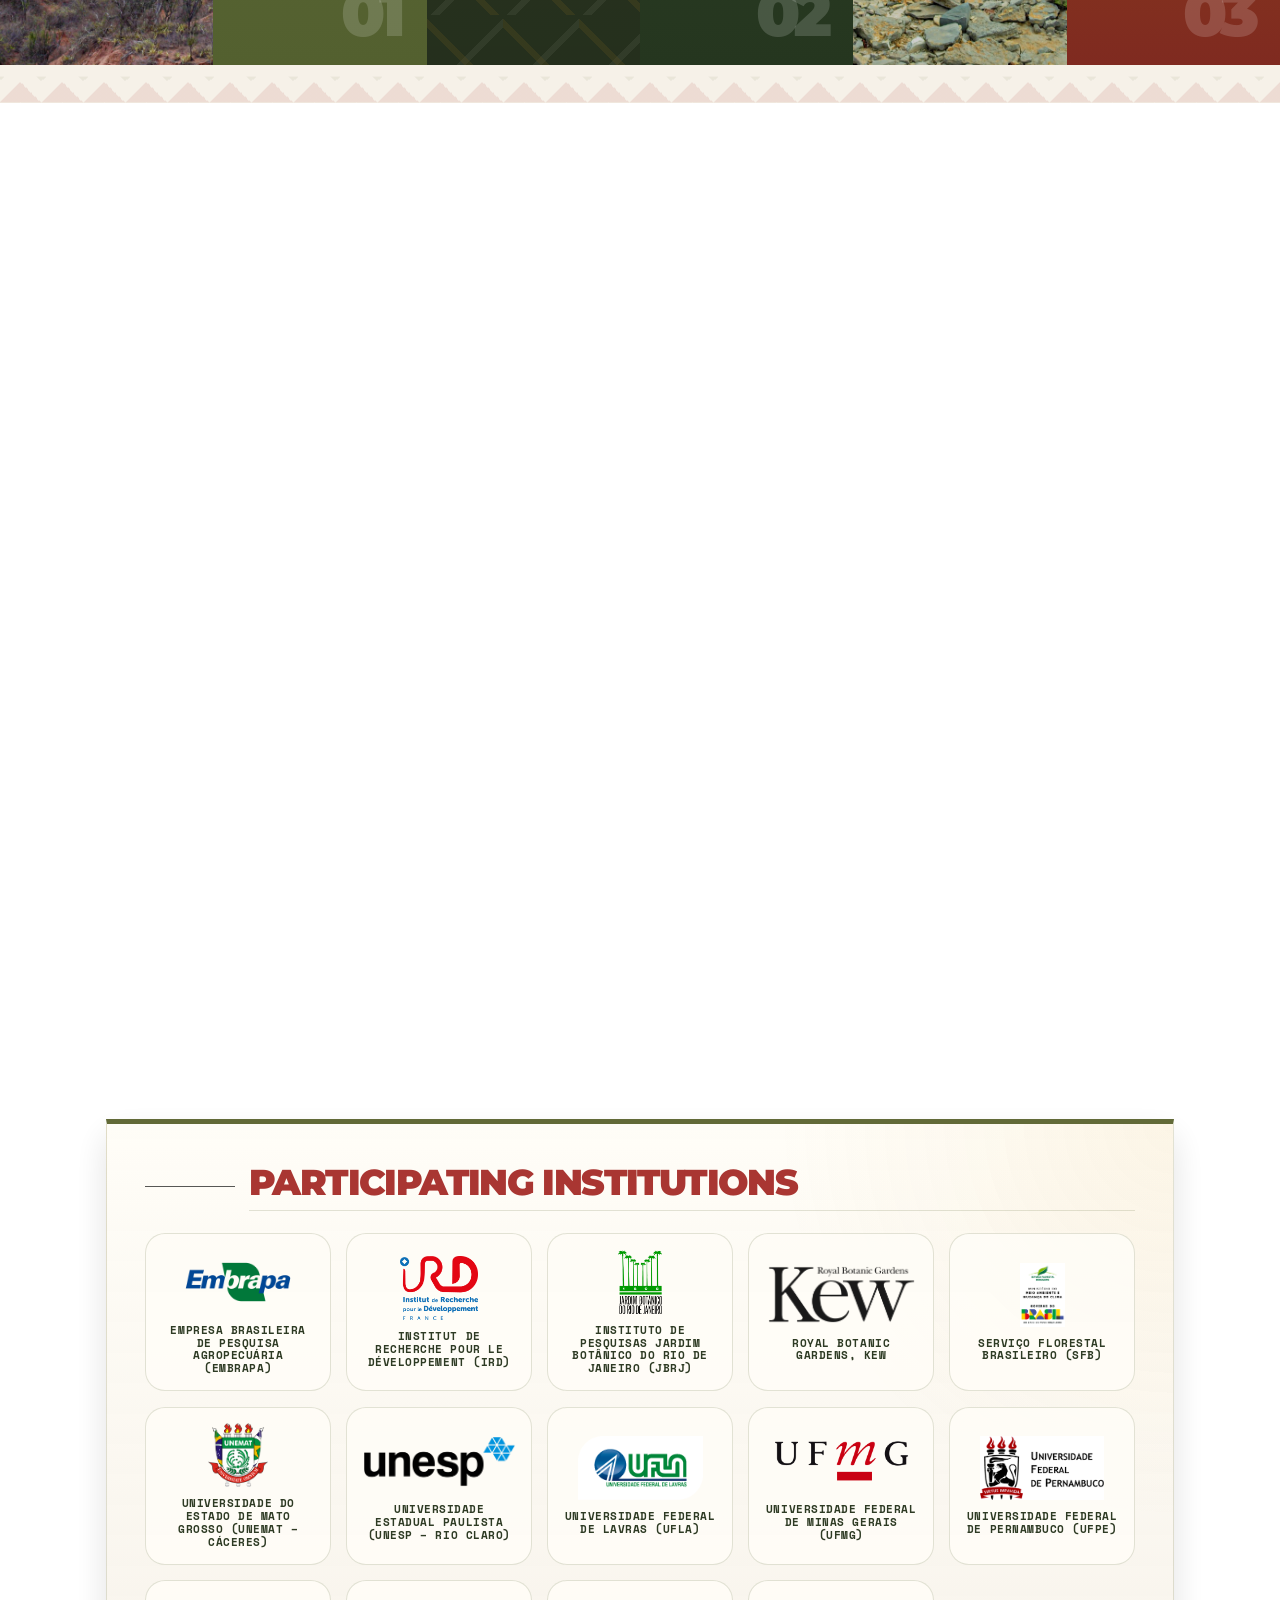
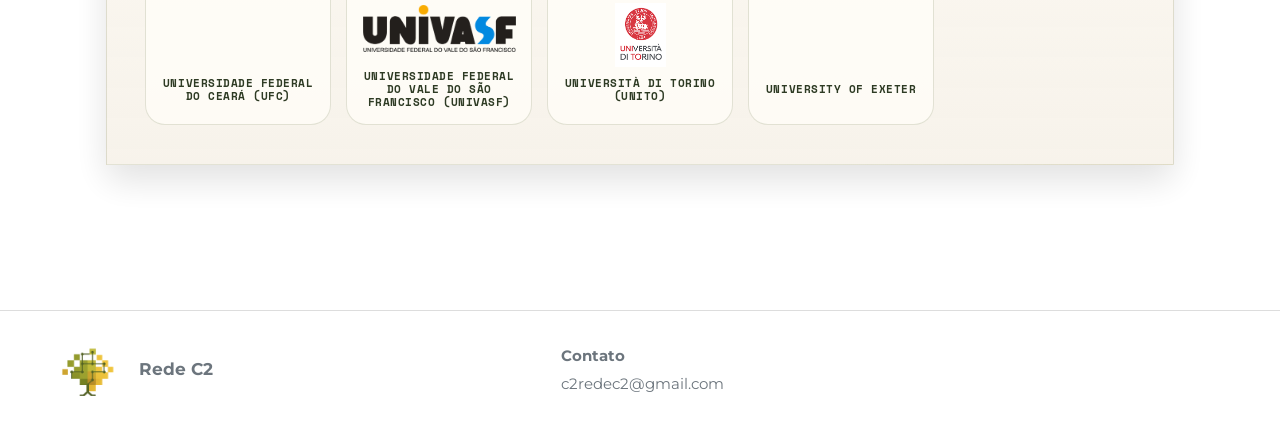
==== commit 114d9af8: "Update Portuguese translations" ====
--- a/docs/index.html
+++ b/docs/index.html
@@ -1566,6 +1566,373 @@
   }
 }
 
+
+
+/* =========================================================
+   EIXOS DA REDE · estética editorial em seis faixas
+   ========================================================= */
+
+/* Mantém a abertura inteira no primeiro frame do desktop. */
+@media (min-width: 1181px) {
+  .rc2-overview-fold {
+    min-height: calc(100svh - 76px) !important;
+    display: flex !important;
+    flex-direction: column !important;
+  }
+
+  .rc2-overview-media {
+    flex: 1 1 auto !important;
+  }
+
+  .rc2-overview-content-wrap {
+    flex: 0 0 auto !important;
+  }
+}
+
+/* A seção seguinte ocupa o segundo frame e toda a largura da tela. */
+.rc2-feature-band {
+  position: relative !important;
+  left: 50% !important;
+  width: 100vw !important;
+  max-width: 100vw !important;
+  margin: 0 !important;
+  transform: translateX(-50%) !important;
+  overflow: hidden !important;
+  isolation: isolate;
+  background: #F6F1E8 !important;
+}
+
+/* Faixas geométricas inspiradas na referência visual. */
+.rc2-feature-band::before,
+.rc2-feature-band::after {
+  content: "";
+  position: absolute;
+  left: 0;
+  width: 100%;
+  height: clamp(22px, 2vw, 34px);
+  z-index: 5;
+  pointer-events: none;
+  opacity: 0.78;
+  background:
+    linear-gradient(135deg, rgba(169,54,50,0.14) 25%, transparent 25%) 0 0 / 42px 42px,
+    linear-gradient(225deg, rgba(169,54,50,0.14) 25%, transparent 25%) 0 0 / 42px 42px,
+    linear-gradient(315deg, rgba(98,106,56,0.10) 25%, transparent 25%) 21px 0 / 42px 42px,
+    linear-gradient(45deg,  rgba(98,106,56,0.10) 25%, transparent 25%) 21px 0 / 42px 42px,
+    #F6F1E8;
+}
+
+.rc2-feature-band::before {
+  top: 0;
+}
+
+.rc2-feature-band::after {
+  bottom: 0;
+  transform: rotate(180deg);
+}
+
+.rc2-feature-title-wrap {
+  position: relative;
+  z-index: 6;
+  width: 100% !important;
+  max-width: 100% !important;
+  margin: 0 !important;
+  padding:
+    clamp(3.1rem, 6vh, 4.7rem)
+    var(--rc2-safe-gutter)
+    clamp(1.35rem, 2.3vh, 2rem) !important;
+}
+
+.rc2-feature-title {
+  display: flex !important;
+  width: fit-content;
+  max-width: 100% !important;
+  padding: 0 !important;
+  border: 0 !important;
+  background: transparent !important;
+  box-shadow: none !important;
+  color: var(--rc2-green-dark) !important;
+  font-size: clamp(2rem, 3.25vw, 3.65rem) !important;
+  line-height: 0.96 !important;
+  letter-spacing: -0.06em !important;
+}
+
+.rc2-feature-title-accent {
+  width: 7px !important;
+  height: clamp(42px, 4vw, 62px) !important;
+  border-left: 0 !important;
+  background:
+    repeating-linear-gradient(
+      135deg,
+      var(--rc2-ochre) 0 4px,
+      var(--rc2-green-dark) 4px 8px
+    ) !important;
+}
+
+/* Cada eixo contém uma foto e um painel de texto. */
+.rc2-feature-grid {
+  position: relative;
+  z-index: 2;
+  display: grid !important;
+  width: 100% !important;
+  max-width: 100% !important;
+  margin: 0 !important;
+  gap: 0 !important;
+}
+
+.rc2-axis {
+  min-width: 0;
+  display: grid;
+  grid-template-columns: minmax(0, 1fr) minmax(0, 1fr);
+  overflow: hidden;
+}
+
+.rc2-axis-photo {
+  position: relative;
+  min-width: 0;
+  min-height: 100%;
+  overflow: hidden;
+  background: var(--rc2-green-dark);
+}
+
+.rc2-axis-photo img {
+  width: 100%;
+  height: 100%;
+  min-height: 100%;
+  display: block;
+  object-fit: cover;
+  object-position: center;
+  filter: saturate(0.92) contrast(1.06);
+  transition: transform 0.9s ease, filter 0.9s ease;
+}
+
+.rc2-axis:hover .rc2-axis-photo img {
+  transform: scale(1.035);
+  filter: saturate(1.02) contrast(1.09);
+}
+
+.rc2-axis-photo::before {
+  content: "";
+  position: absolute;
+  inset: 0;
+  z-index: 1;
+  background: linear-gradient(180deg, rgba(0,0,0,0.02), rgba(0,0,0,0.20));
+  pointer-events: none;
+}
+
+/* Textura geométrica discreta no eixo central. */
+.rc2-axis--gradients .rc2-axis-photo::after {
+  content: "";
+  position: absolute;
+  inset: 0;
+  z-index: 2;
+  opacity: 0.22;
+  pointer-events: none;
+  background:
+    linear-gradient(45deg, transparent 42%, rgba(217,154,39,0.42) 42% 48%, transparent 48%) 0 0 / 76px 76px,
+    linear-gradient(-45deg, transparent 42%, rgba(246,241,232,0.28) 42% 48%, transparent 48%) 0 0 / 76px 76px;
+}
+
+.rc2-axis-panel {
+  position: relative;
+  min-width: 0;
+  display: flex;
+  flex-direction: column;
+  padding:
+    clamp(1.45rem, 2.4vw, 2.7rem)
+    clamp(1.25rem, 2.1vw, 2.35rem)
+    clamp(1.15rem, 2vw, 2rem);
+  overflow: hidden;
+  color: #fff;
+}
+
+.rc2-axis--sites .rc2-axis-panel {
+  background: linear-gradient(180deg, #626C3D 0%, #53602F 100%);
+}
+
+.rc2-axis--gradients .rc2-axis-panel {
+  background: linear-gradient(180deg, #33452A 0%, #25361F 100%);
+}
+
+.rc2-axis--synthesis .rc2-axis-panel {
+  background: linear-gradient(180deg, #9A5C18 0%, #7F2A20 100%);
+}
+
+.rc2-axis-kicker {
+  align-self: flex-start;
+  margin: 0;
+  padding: 0.42rem 0.78rem;
+  border-left: 5px solid var(--rc2-ochre);
+  background: rgba(110,31,29,0.92);
+  color: var(--rc2-cream);
+  font-family: 'Space Mono', monospace;
+  font-size: clamp(0.68rem, 0.72vw, 0.82rem);
+  font-weight: 800;
+  line-height: 1.2;
+  letter-spacing: 0.13em;
+  text-transform: uppercase;
+}
+
+.rc2-axis-copy {
+  margin: auto 0;
+  padding: clamp(1.5rem, 3vh, 2.6rem) 0;
+}
+
+.rc2-axis-copy h3 {
+  max-width: 14ch;
+  margin: 0 0 clamp(0.8rem, 1.5vh, 1.2rem);
+  color: #fff;
+  font-family: 'Montserrat', Arial, sans-serif;
+  font-size: clamp(1.28rem, 1.52vw, 1.85rem);
+  font-weight: 900;
+  line-height: 1.04;
+  letter-spacing: -0.045em;
+}
+
+.rc2-axis-copy p {
+  max-width: 27ch;
+  margin: 0 !important;
+  color: rgba(255,253,247,0.96) !important;
+  font-family: 'Montserrat', Arial, sans-serif !important;
+  font-size: clamp(0.84rem, 0.92vw, 1rem) !important;
+  font-weight: 600 !important;
+  line-height: 1.42 !important;
+  letter-spacing: -0.012em !important;
+  text-transform: none !important;
+  overflow-wrap: normal !important;
+  word-break: normal !important;
+}
+
+.rc2-axis-number {
+  align-self: flex-end;
+  margin-top: auto;
+  color: rgba(255,255,255,0.16);
+  font-family: 'Montserrat', Arial, sans-serif;
+  font-size: clamp(3.5rem, 5vw, 6.3rem);
+  font-weight: 900;
+  line-height: 0.8;
+  letter-spacing: -0.09em;
+  user-select: none;
+}
+
+/* Segundo frame completo em monitores de mesa. */
+@media (min-width: 1181px) {
+  .rc2-feature-band {
+    min-height: calc(100svh - 76px) !important;
+    display: flex !important;
+    flex-direction: column !important;
+  }
+
+  .rc2-feature-grid {
+    flex: 1 1 auto;
+    grid-template-columns: repeat(3, minmax(0, 1fr)) !important;
+    padding-bottom: clamp(2.1rem, 3vw, 3rem);
+  }
+
+  .rc2-axis {
+    min-height: clamp(520px, 68vh, 760px);
+  }
+}
+
+/* Telas largas e baixas: reduz tipografia sem cortar o conteúdo. */
+@media (min-width: 1181px) and (max-height: 820px) {
+  .rc2-feature-title-wrap {
+    padding-top: 2.65rem !important;
+    padding-bottom: 1rem !important;
+  }
+
+  .rc2-feature-title {
+    font-size: clamp(1.85rem, 2.7vw, 2.9rem) !important;
+  }
+
+  .rc2-axis {
+    min-height: clamp(440px, 63vh, 570px);
+  }
+
+  .rc2-axis-panel {
+    padding: 1.25rem 1.25rem 1rem;
+  }
+
+  .rc2-axis-copy {
+    padding: 1rem 0;
+  }
+
+  .rc2-axis-copy h3 {
+    font-size: clamp(1.08rem, 1.25vw, 1.48rem);
+  }
+
+  .rc2-axis-copy p {
+    font-size: clamp(0.76rem, 0.78vw, 0.88rem) !important;
+    line-height: 1.34 !important;
+  }
+
+  .rc2-axis-number {
+    font-size: clamp(3rem, 4vw, 4.8rem);
+  }
+}
+
+/* Tablet: cada eixo ocupa uma linha, ainda com foto e texto lado a lado. */
+@media (max-width: 1180px) {
+  .rc2-feature-band {
+    left: 50% !important;
+    width: 100vw !important;
+    max-width: 100vw !important;
+    transform: translateX(-50%) !important;
+  }
+
+  .rc2-feature-grid {
+    grid-template-columns: 1fr !important;
+    padding-bottom: 2rem;
+  }
+
+  .rc2-axis {
+    min-height: 430px;
+  }
+
+  .rc2-axis-copy h3 {
+    max-width: 18ch;
+    font-size: clamp(1.25rem, 2.5vw, 1.75rem);
+  }
+
+  .rc2-axis-copy p {
+    max-width: 36ch;
+    font-size: clamp(0.86rem, 1.5vw, 1rem) !important;
+  }
+}
+
+/* Celular: foto acima e texto abaixo. */
+@media (max-width: 700px) {
+  .rc2-feature-title-wrap {
+    padding-top: 3rem !important;
+  }
+
+  .rc2-feature-title {
+    font-size: clamp(1.55rem, 8vw, 2.25rem) !important;
+  }
+
+  .rc2-axis {
+    grid-template-columns: 1fr;
+    min-height: 0;
+  }
+
+  .rc2-axis-photo {
+    min-height: 300px;
+  }
+
+  .rc2-axis-panel {
+    min-height: 350px;
+  }
+
+  .rc2-axis-copy h3 {
+    max-width: 20ch;
+    font-size: clamp(1.4rem, 6vw, 1.85rem);
+  }
+
+  .rc2-axis-copy p {
+    max-width: 34ch;
+    font-size: clamp(0.9rem, 4vw, 1rem) !important;
+  }
+}
+
 </style>
 <section class="rc2-overview-fold page-columns page-full" id="inicio" aria-label="RedeC2 homepage overview">
   <div class="rc2-overview-media" aria-label="RedeC2 image banner">
@@ -1577,7 +1944,7 @@
       <h2 class="rc2-overview-image-title anchored">The RedeC2 network</h2>
 
       <p class="rc2-overview-image-subtitle">
-        Permanent plots for understanding Caatinga and Cerrado dynamics across Brazil's seasonally dry ecosystems.
+        Rede C2 - Permanent plots for understanding vegetation dynamics across Brazil's seasonally dry ecosystems. We currently focus on the Caatinga and Cerrado.
       </p>
     </div>
 
@@ -1632,34 +1999,64 @@
 
   <div class="rc2-feature-grid">
 
-    <article class="rc2-feature-photo">
-      <img src="figures/canudos_dc.jpg" alt="Caatinga landscape" loading="lazy" decoding="async">
+    <article class="rc2-axis rc2-axis--sites" aria-label="Sites">
+      <div class="rc2-axis-photo">
+        <img src="figures/canudos_dc.jpg" alt="Caatinga landscape" loading="lazy" decoding="async">
+      </div>
+
+      <div class="rc2-axis-panel">
+        <div class="rc2-axis-kicker">Sites</div>
+
+        <div class="rc2-axis-copy">
+          <h3 class="anchored">Permanent plots across Caatinga and Cerrado</h3>
+          <p>
+            Field sites connect repeated vegetation measurements with local
+            floristic composition, vegetation structure and landscape history.
+          </p>
+        </div>
+
+        <span class="rc2-axis-number" aria-hidden="true">01</span>
+      </div>
     </article>
 
-    <article class="rc2-feature-panel rc2-feature-panel--sites" aria-label="Sites">
-      <h3 class="anchored">Sites</h3>
-      <p>Permanent plots across Caatinga and Cerrado formations.</p>
-      <span class="rc2-feature-panel-num" aria-hidden="true">01</span>
+    <article class="rc2-axis rc2-axis--gradients" aria-label="Gradients">
+      <div class="rc2-axis-photo">
+        <img src="figures/agua_limpa.jpg" alt="Cerrado landscape under changing weather" loading="lazy" decoding="async">
+      </div>
+
+      <div class="rc2-axis-panel">
+        <div class="rc2-axis-kicker">Gradients</div>
+
+        <div class="rc2-axis-copy">
+          <h3 class="anchored">Environmental context across sites</h3>
+          <p>
+            Climate, soils, vegetation structure and landscape descriptors
+            support comparisons across environmental and geographic gradients.
+          </p>
+        </div>
+
+        <span class="rc2-axis-number" aria-hidden="true">02</span>
+      </div>
     </article>
 
-    <article class="rc2-feature-photo">
-      <img src="figures/agua_limpa.jpg" alt="Cerrado landscape" loading="lazy" decoding="async">
-    </article>
-
-    <article class="rc2-feature-panel rc2-feature-panel--gradients" aria-label="Gradients">
-      <h3 class="anchored">Gradients</h3>
-      <p>Climate, soils, vegetation structure and landscape context.</p>
-      <span class="rc2-feature-panel-num" aria-hidden="true">02</span>
-    </article>
-
-    <article class="rc2-feature-photo">
-      <img src="figures/gruta_brejoes_dc.jpg" alt="Dry ecosystem field site" loading="lazy" decoding="async">
-    </article>
-
-    <article class="rc2-feature-panel rc2-feature-panel--products" aria-label="Synthesis">
-      <h3 class="anchored">Synthesis</h3>
-      <p>Comparable data for ecological research and restoration planning.</p>
-      <span class="rc2-feature-panel-num" aria-hidden="true">03</span>
+    <article class="rc2-axis rc2-axis--synthesis" aria-label="Synthesis">
+      <div class="rc2-axis-photo">
+        <img src="figures/gruta_brejoes_dc.jpg" alt="Seasonally dry ecosystem field site" loading="lazy" decoding="async">
+      </div>
+
+      <div class="rc2-axis-panel">
+        <div class="rc2-axis-kicker">Synthesis</div>
+
+        <div class="rc2-axis-copy">
+          <h3 class="anchored">Comparable data for ecological research</h3>
+          <p>
+            Harmonized observations support cross-site analyses of vegetation
+            dynamics, biodiversity and restoration planning.
+          </p>
+        </div>
+
+        <span class="rc2-axis-number" aria-hidden="true">03</span>
+      </div>
     </article>
 
   </div>
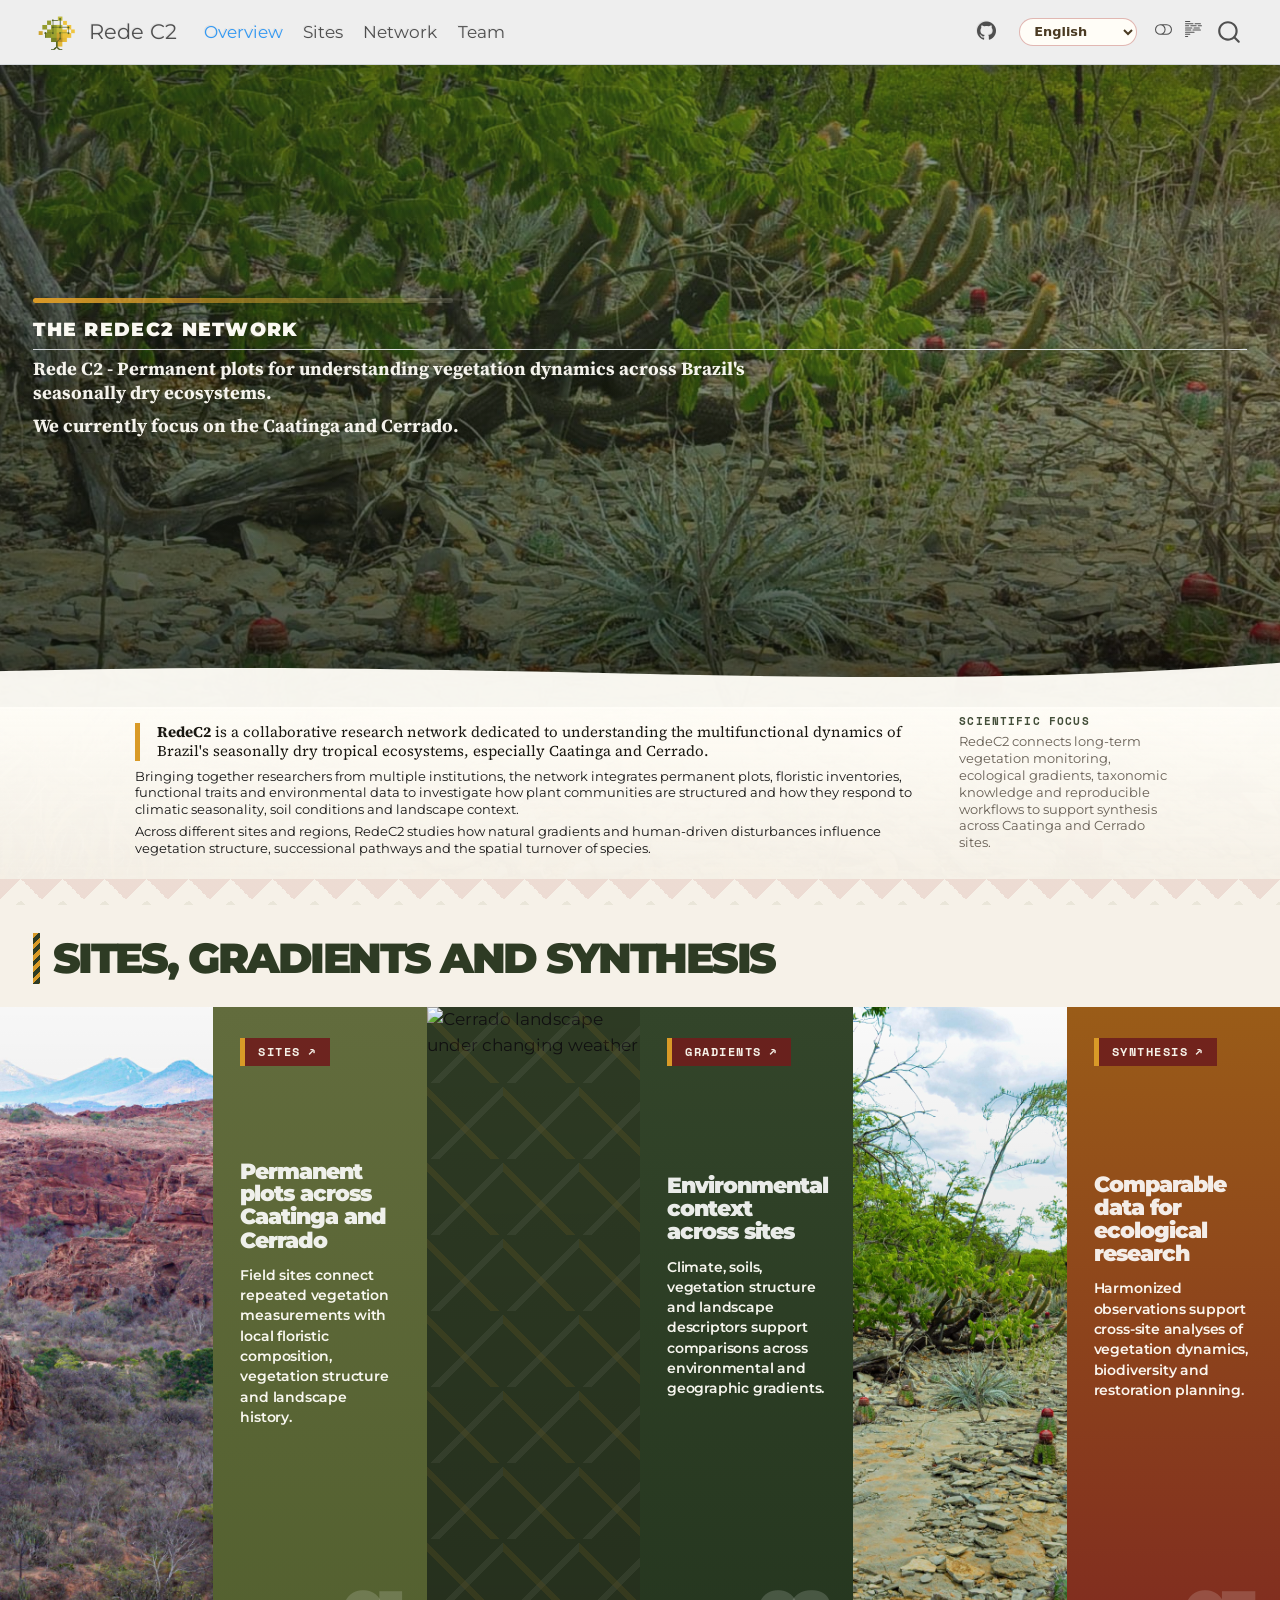
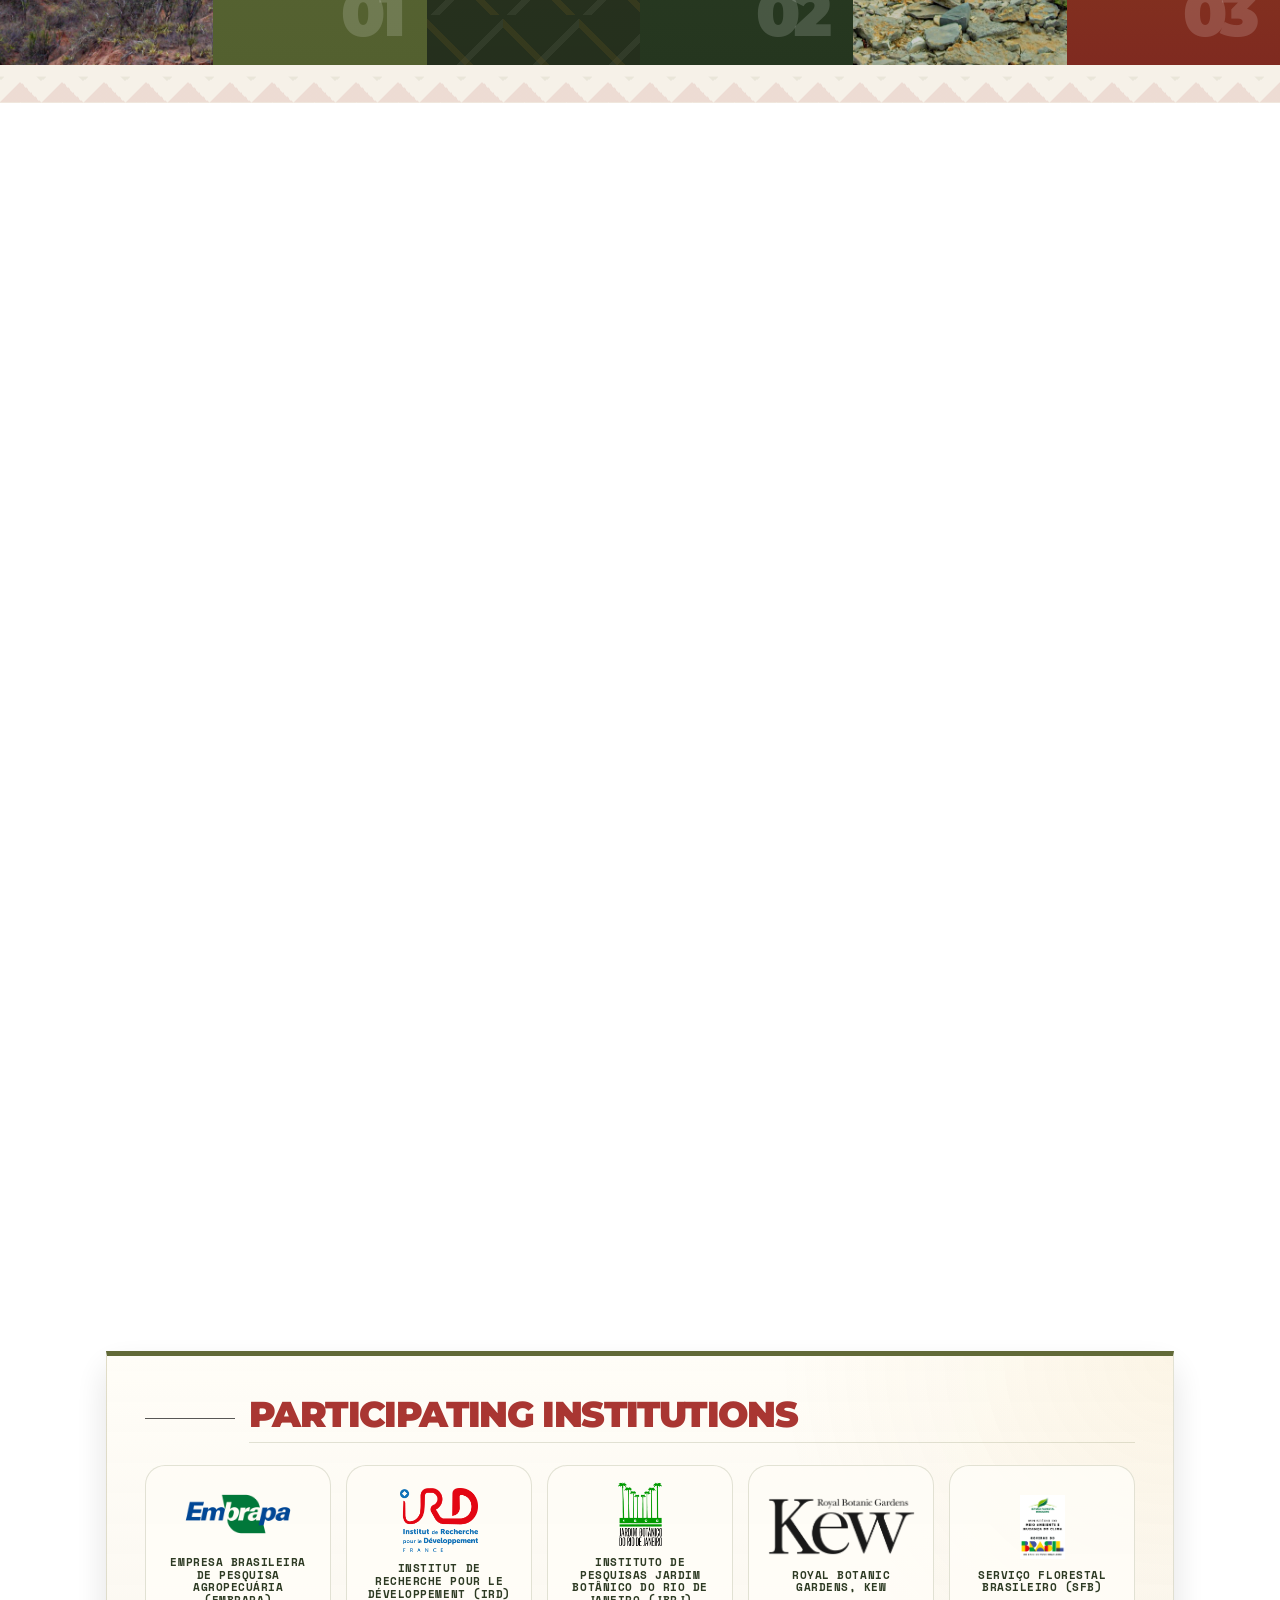
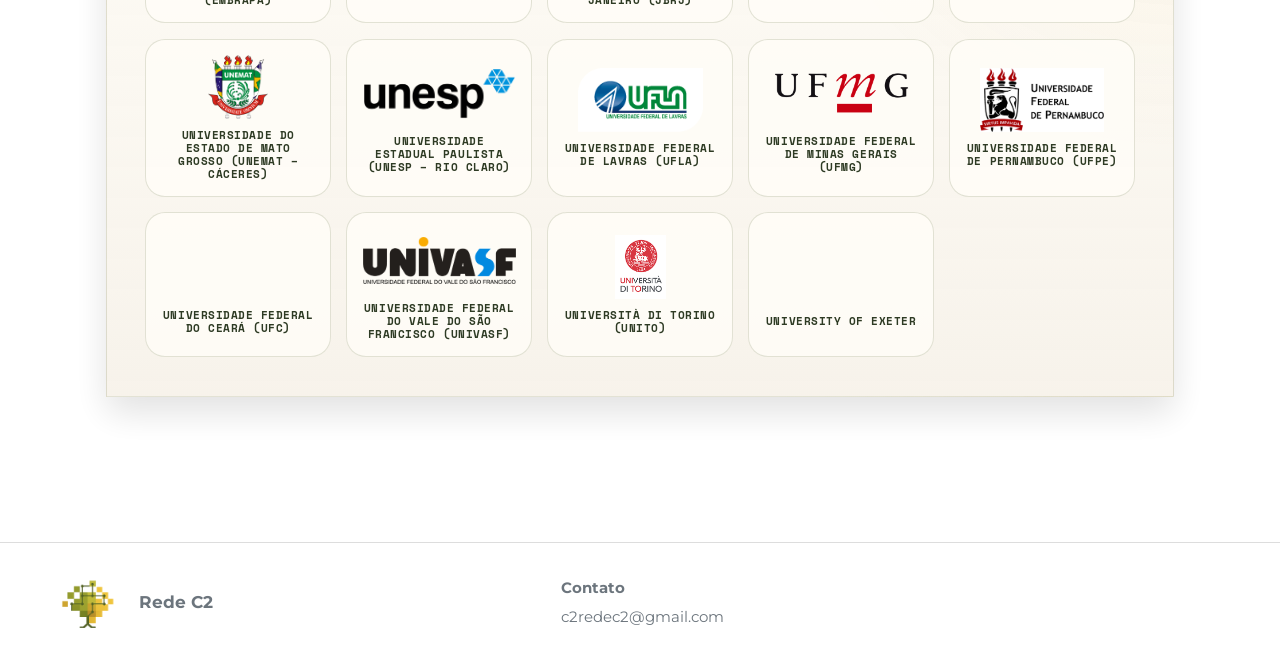
==== commit 18247d09: "Update homepage partners links and translations" ====
--- a/docs/index.html
+++ b/docs/index.html
@@ -1933,6 +1933,86 @@
   }
 }
 
+
+/* =========================================================
+   HOME · links ativos, cinco cartões e subtítulo em duas linhas
+   ========================================================= */
+.rc2-subtitle-break {
+  display: block;
+  margin-top: 0.55rem;
+}
+
+.rc2-grid-5 {
+  display: grid;
+  grid-template-columns: repeat(auto-fit, minmax(min(100%, 205px), 1fr));
+  gap: 0.9rem;
+}
+
+.rc2-card-link {
+  display: block;
+  color: inherit;
+  text-decoration: none;
+  cursor: pointer;
+}
+
+.rc2-card-link::after {
+  content: "↗";
+  position: absolute;
+  top: 1rem;
+  right: 1rem;
+  color: var(--rc2-red);
+  font-family: 'Space Mono', monospace;
+  font-size: 0.9rem;
+  font-weight: 700;
+  opacity: 0.72;
+  transition: transform 0.18s ease, opacity 0.18s ease;
+}
+
+.rc2-card-link:hover::after,
+.rc2-card-link:focus-visible::after {
+  transform: translate(2px, -2px);
+  opacity: 1;
+}
+
+.rc2-card-link:focus-visible {
+  outline: 3px solid rgba(217,154,39,0.72);
+  outline-offset: 4px;
+}
+
+.rc2-axis-kicker {
+  color: var(--rc2-cream) !important;
+  text-decoration: none !important;
+  cursor: pointer;
+}
+
+.rc2-axis-kicker::after {
+  content: "↗";
+  display: inline-block;
+  margin-left: 0.42rem;
+  transition: transform 0.18s ease;
+}
+
+.rc2-axis-kicker:hover::after,
+.rc2-axis-kicker:focus-visible::after {
+  transform: translate(2px, -2px);
+}
+
+.rc2-axis-kicker:focus-visible {
+  outline: 3px solid rgba(255,253,247,0.82);
+  outline-offset: 4px;
+}
+
+.partner-no-link {
+  color: var(--rc2-ink);
+  font-weight: 600;
+}
+
+@media (max-width: 760px) {
+  .rc2-grid-5 {
+    grid-template-columns: 1fr;
+  }
+}
+
 </style>
 <section class="rc2-overview-fold page-columns page-full" id="inicio" aria-label="RedeC2 homepage overview">
   <div class="rc2-overview-media" aria-label="RedeC2 image banner">
@@ -1944,7 +2024,8 @@
       <h2 class="rc2-overview-image-title anchored">The RedeC2 network</h2>
 
       <p class="rc2-overview-image-subtitle">
-        Rede C2 - Permanent plots for understanding vegetation dynamics across Brazil's seasonally dry ecosystems. We currently focus on the Caatinga and Cerrado.
+        Rede C2 - Permanent plots for understanding vegetation dynamics across Brazil's seasonally dry ecosystems.
+        <span class="rc2-subtitle-break">We currently focus on the Caatinga and Cerrado.</span>
       </p>
     </div>
 
@@ -2005,7 +2086,7 @@
       </div>
 
       <div class="rc2-axis-panel">
-        <div class="rc2-axis-kicker">Sites</div>
+        <a class="rc2-axis-kicker" href="sites/" aria-label="Open sites page" title="Open sites page">Sites</a>
 
         <div class="rc2-axis-copy">
           <h3 class="anchored">Permanent plots across Caatinga and Cerrado</h3>
@@ -2025,7 +2106,7 @@
       </div>
 
       <div class="rc2-axis-panel">
-        <div class="rc2-axis-kicker">Gradients</div>
+        <a class="rc2-axis-kicker" href="sites/" aria-label="Open sites page" title="Open sites page">Gradients</a>
 
         <div class="rc2-axis-copy">
           <h3 class="anchored">Environmental context across sites</h3>
@@ -2045,7 +2126,7 @@
       </div>
 
       <div class="rc2-axis-panel">
-        <div class="rc2-axis-kicker">Synthesis</div>
+        <a class="rc2-axis-kicker" href="network/" aria-label="Open network page" title="Open network page">Synthesis</a>
 
         <div class="rc2-axis-copy">
           <h3 class="anchored">Comparable data for ecological research</h3>
@@ -2064,39 +2145,48 @@
 <section class="rc2-section" id="workflows">
   <div class="rc2-section-title"><h2 class="anchored">How the network works</h2></div>
 
-  <div class="rc2-grid-4">
-    <article class="rc2-card">
-      <h3 class="anchored">01 · Permanent plots</h3>
+  <div class="rc2-grid-5">
+    <a class="rc2-card rc2-card-link" href="team/" aria-label="Open team page">
+      <h3 class="anchored">01 · People and institutions</h3>
+      <p>
+        Researchers, students, universities, research institutes and botanical
+        gardens sustain field monitoring, data curation and scientific
+        collaboration across RedeC2.
+      </p>
+    </a>
+
+    <a class="rc2-card rc2-card-link" href="sites/" aria-label="Open sites page">
+      <h3 class="anchored">02 · Permanent plots</h3>
       <p>
         Repeated vegetation measurements provide the empirical basis for
         comparing structure, composition, recruitment, mortality and change
         across sites.
       </p>
-    </article>
-
-    <article class="rc2-card">
-      <h3 class="anchored">02 · Floristics and traits</h3>
+    </a>
+
+    <a class="rc2-card rc2-card-link" href="network/" aria-label="Open network page">
+      <h3 class="anchored">03 · Floristics and traits</h3>
       <p>
         Species inventories, taxonomic standardization and functional trait
         records help connect biodiversity patterns to ecosystem functioning.
       </p>
-    </article>
-
-    <article class="rc2-card">
-      <h3 class="anchored">03 · Environmental context</h3>
+    </a>
+
+    <a class="rc2-card rc2-card-link" href="sites/" aria-label="Open sites page">
+      <h3 class="anchored">04 · Environmental context</h3>
       <p>
         Climate, soil and landscape layers are combined with field observations
         to understand the gradients shaping plant communities.
       </p>
-    </article>
-
-    <article class="rc2-card">
-      <h3 class="anchored">04 · Cross-site synthesis</h3>
+    </a>
+
+    <a class="rc2-card rc2-card-link" href="network/" aria-label="Open network page">
+      <h3 class="anchored">05 · Cross-site synthesis</h3>
       <p>
         Harmonized datasets and open workflows support broader analyses of
         vegetation dynamics across Brazil's dry ecosystems.
       </p>
-    </article>
+    </a>
   </div>
 </section>
 
@@ -2111,24 +2201,17 @@
     </p>
 
     <p>
-      The network dialogues with initiatives such as
-      <a href="COLOCAR_LINK_CORRETO_SECO_AQUI" target="_blank" rel="noopener">SECO</a>,
-      <a href="COLOCAR_LINK_CORRETO_PHENOCHANGE_AQUI" target="_blank" rel="noopener">PhenoChange</a>,
-      <a href="COLOCAR_LINK_CORRETO_AFRITON_AQUI" target="_blank" rel="noopener">AfriTRON</a>,
-      <a href="COLOCAR_LINK_CORRETO_EPHENOLOGY_AQUI" target="_blank" rel="noopener">e-phenology</a>,
-      <a href="COLOCAR_LINK_CORRETO_FAPESP_NORDESTE_AQUI" target="_blank" rel="noopener">FAPESP Nordeste</a>
-      and
-      <a href="COLOCAR_LINK_CORRETO_CBIOCLIMA_AQUI" target="_blank" rel="noopener">CBioClima</a>.
-      These connections help situate RedeC2 within a wider effort to integrate
-      field ecology, vegetation monitoring, phenology, functional traits,
+      The network collaborates with initiatives and infrastructures including
+      <a href="https://blogs.ed.ac.uk/seco-project/" target="_blank" rel="noopener">SECO</a>,
+      <span class="partner-no-link">PhenoChange</span>,
+      <a href="https://seosaw.github.io/index.html" target="_blank" rel="noopener">SEOSAW</a>,
+      <a href="https://forestplots.net/" target="_blank" rel="noopener">ForestPlots.net</a>,
+      <a href="https://bv.fapesp.br/pt/auxilios/84594/combining-new-technologies-to-monitor-phenology-from-leaves-to-ecosystems/" target="_blank" rel="noopener">e-phenology</a>,
+      <a href="https://bv.fapesp.br/pt/auxilios/93282/nordeste-uma-nova-ciencia-para-um-importante-porem-negligenciado-bioma/" target="_blank" rel="noopener">FAPESP Nordeste</a>,
+      <a href="https://www.cbioclima.org/" target="_blank" rel="noopener">CBioClima</a>.
+      These connections place RedeC2 within a broader effort to integrate field
+      ecology, long-term vegetation monitoring, phenology, functional traits,
       carbon dynamics and environmental data across sites and regions.
-    </p>
-
-    <p>
-      Edit the partner links directly in this section of the file by replacing
-      the placeholders that start with <code>COLOCAR_LINK_CORRETO_...</code>.
-      The visible names are already linkable; only the <code>href</code>
-      addresses need to be updated with the final URLs.
     </p>
   </div>
 </section>
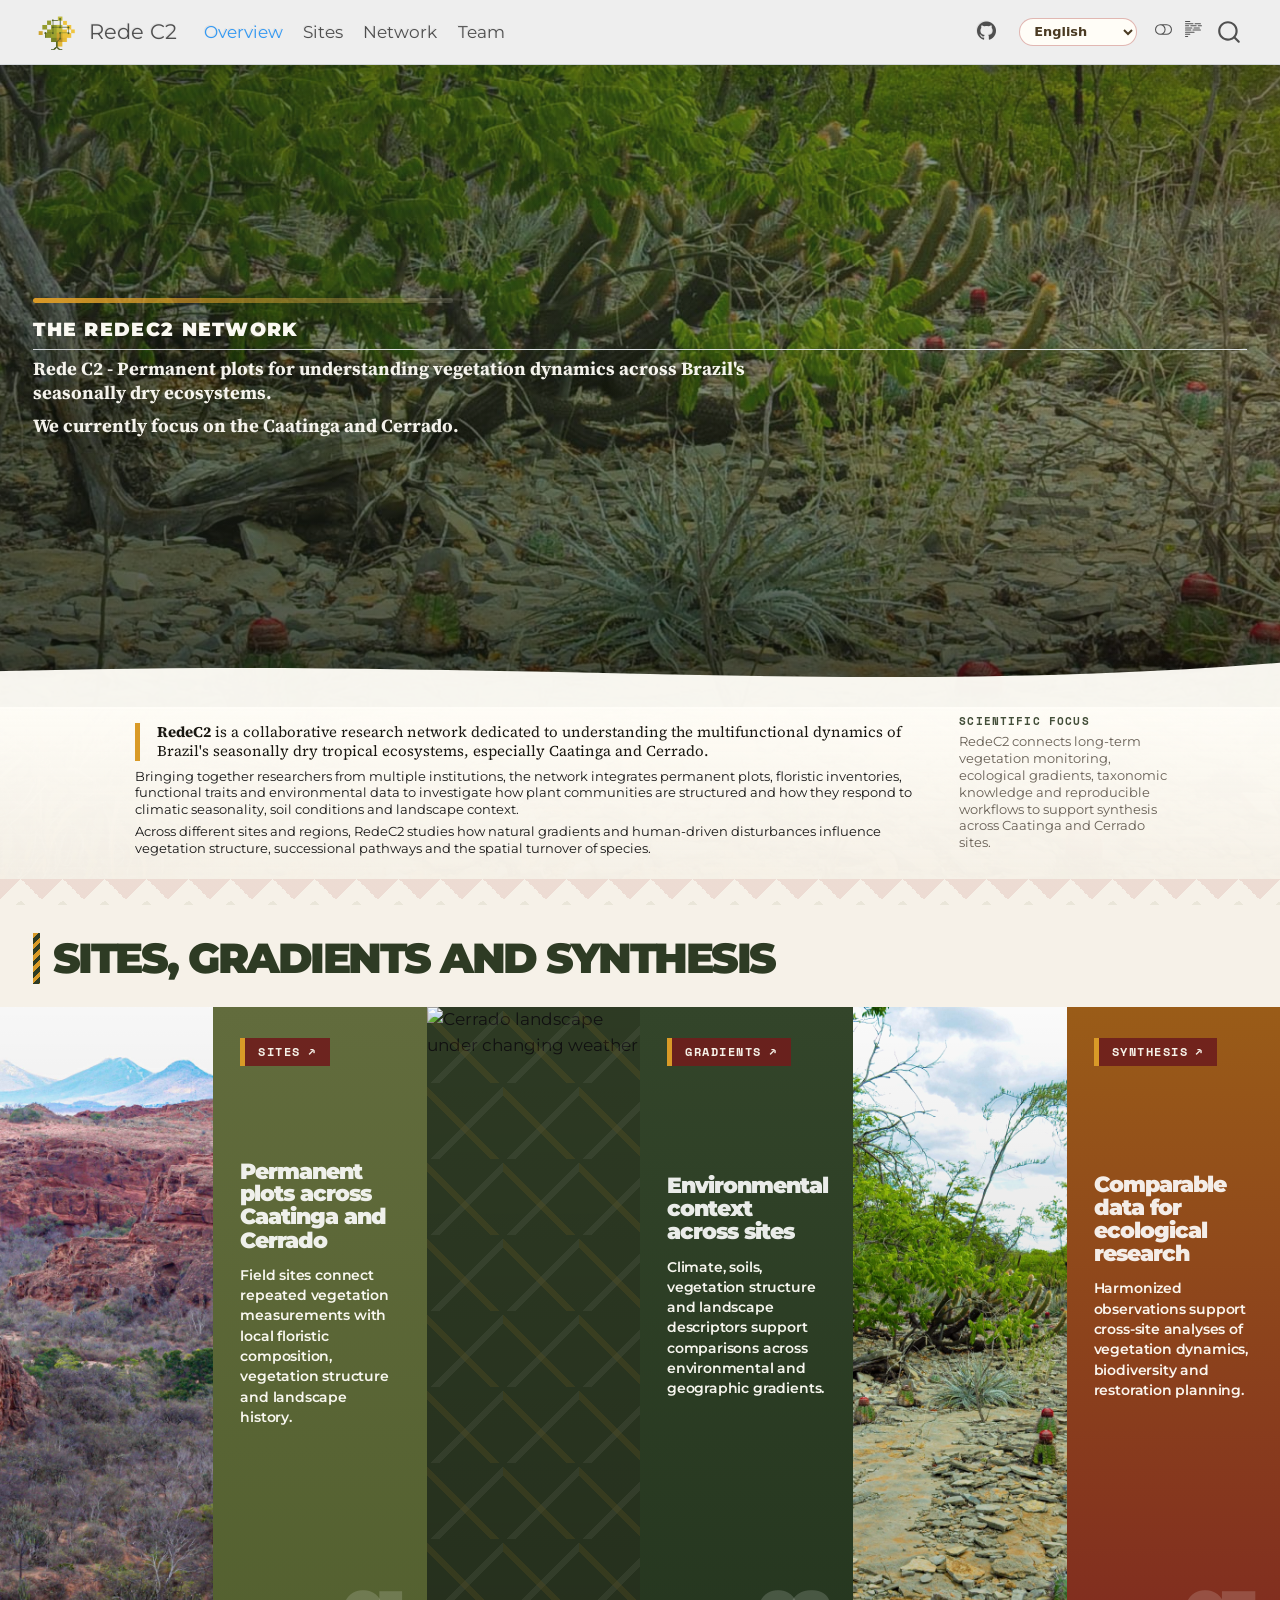
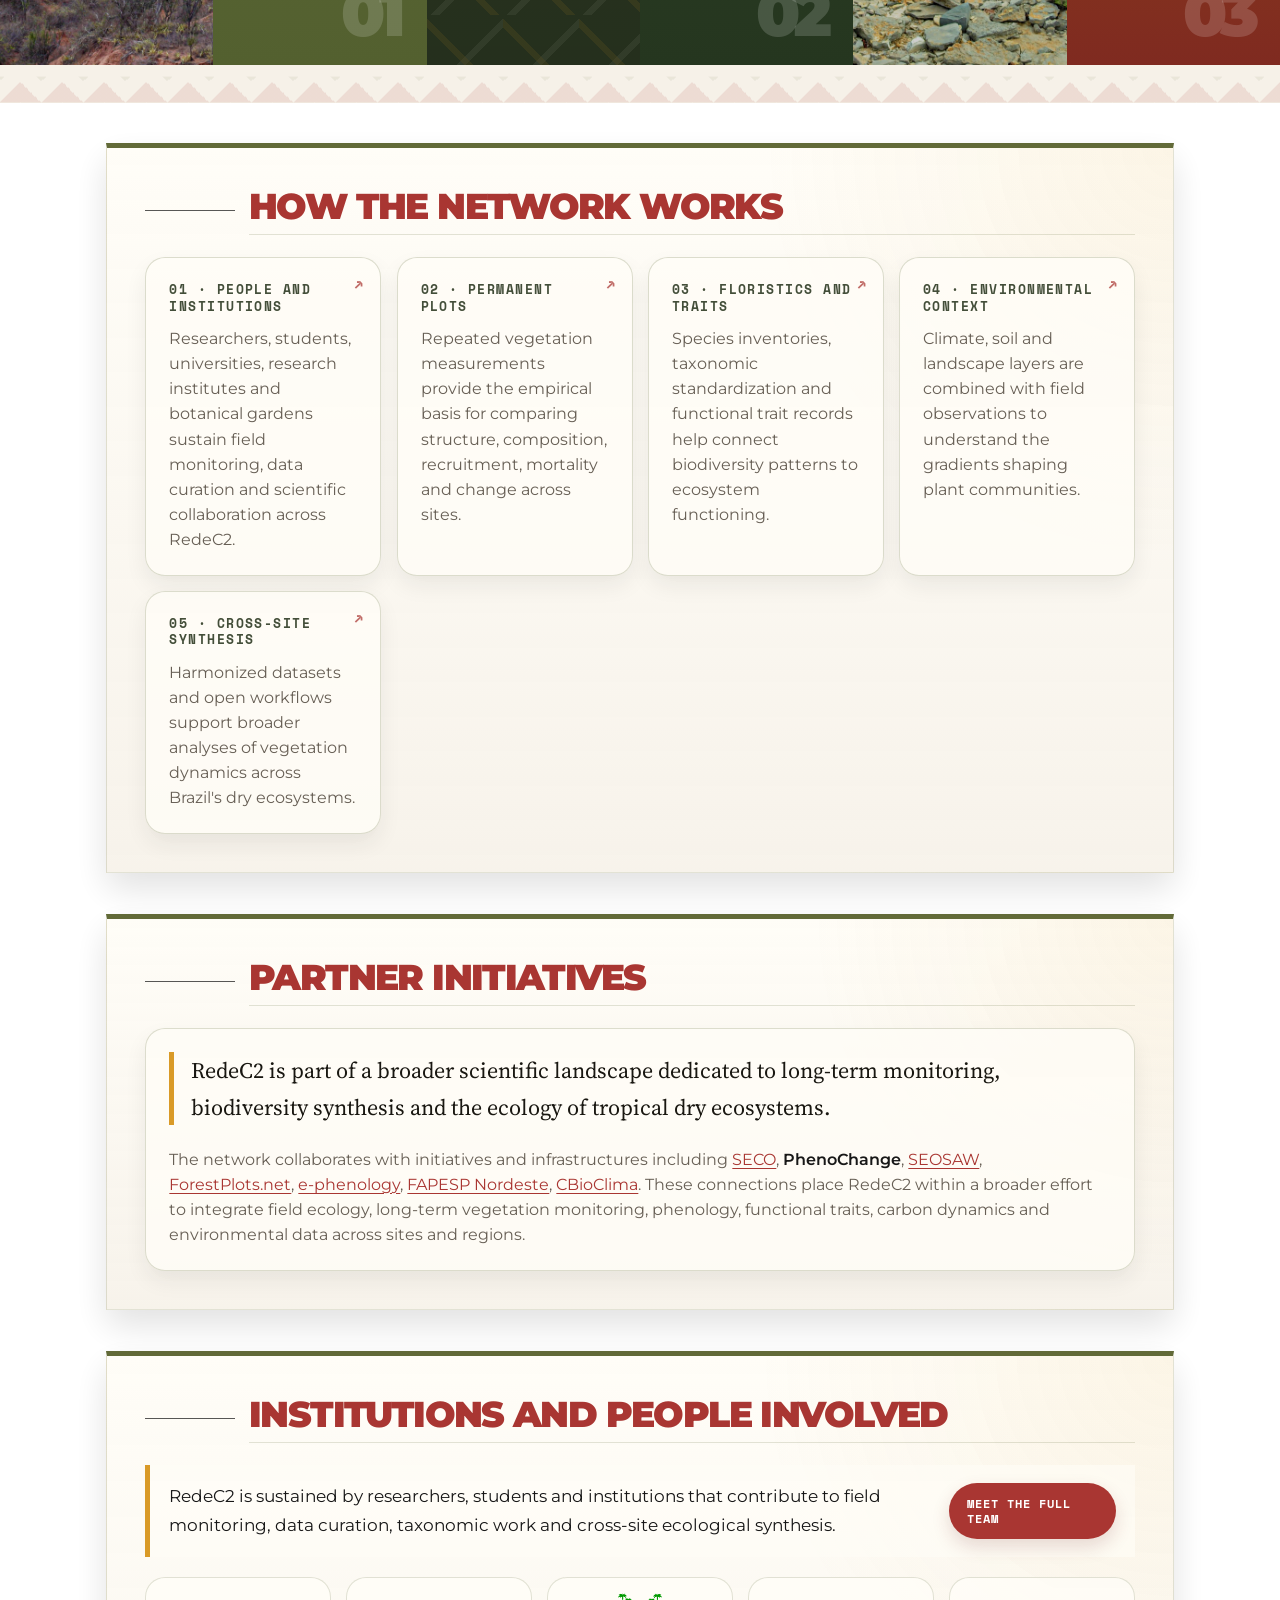
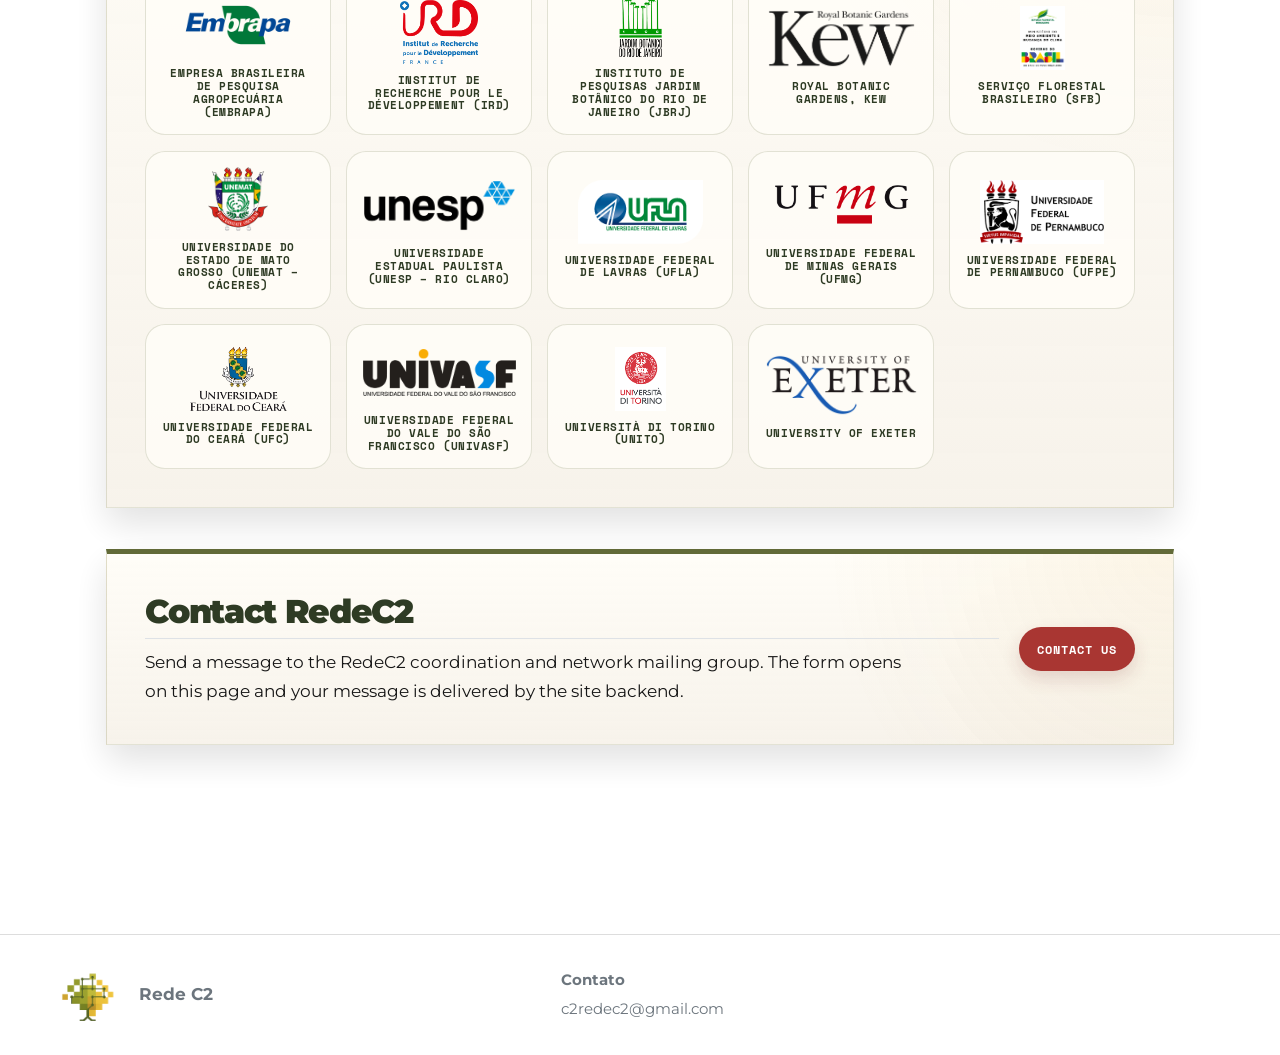
==== commit 5468195d: "Add institutions people and contact form" ====
--- a/docs/index.html
+++ b/docs/index.html
@@ -2013,6 +2013,241 @@
   }
 }
 
+
+/* =========================================================
+   INSTITUTIONS, PEOPLE AND CONTACT
+   ========================================================= */
+.rc2-institutions-intro {
+  display: flex;
+  align-items: center;
+  justify-content: space-between;
+  gap: 1.2rem;
+  margin: 0 0 1.2rem;
+  padding: 1rem 1.1rem;
+  border-left: 5px solid var(--rc2-ochre);
+  background: rgba(255,253,247,0.62);
+}
+
+.rc2-institutions-intro p {
+  max-width: 760px;
+  margin: 0 !important;
+}
+
+.rc2-btn,
+.rc2-team-cta,
+.rc2-contact-toggle,
+.rc2-contact-submit {
+  appearance: none;
+  display: inline-flex;
+  align-items: center;
+  justify-content: center;
+  gap: 0.5rem;
+  min-height: 44px;
+  padding: 0.72rem 1rem;
+  border: 1px solid rgba(169,54,50,0.34);
+  border-radius: 999px;
+  background: var(--rc2-red);
+  color: #fff !important;
+  font-family: 'Space Mono', monospace;
+  font-size: 0.72rem;
+  font-weight: 800;
+  line-height: 1.2;
+  letter-spacing: 0.08em;
+  text-decoration: none !important;
+  text-transform: uppercase;
+  cursor: pointer;
+  box-shadow: 0 8px 18px rgba(110,31,29,0.16);
+  transition:
+    transform 0.18s ease,
+    box-shadow 0.18s ease,
+    background-color 0.18s ease;
+}
+
+.rc2-btn:hover,
+.rc2-team-cta:hover,
+.rc2-contact-toggle:hover,
+.rc2-contact-submit:hover {
+  transform: translateY(-2px);
+  background: var(--rc2-red-dark);
+  box-shadow: 0 12px 22px rgba(110,31,29,0.22);
+}
+
+.rc2-btn:focus-visible,
+.rc2-team-cta:focus-visible,
+.rc2-contact-toggle:focus-visible,
+.rc2-contact-submit:focus-visible,
+.rc2-contact-form input:focus-visible,
+.rc2-contact-form textarea:focus-visible {
+  outline: 3px solid rgba(217,154,39,0.72);
+  outline-offset: 3px;
+}
+
+.rc2-contact-section {
+  margin-bottom: 2.6rem;
+}
+
+.rc2-contact-summary {
+  display: grid;
+  grid-template-columns: minmax(0, 1fr) auto;
+  gap: 1.2rem;
+  align-items: center;
+}
+
+.rc2-contact-summary h2 {
+  margin: 0 0 0.55rem;
+  color: var(--rc2-green-dark);
+  font-family: 'Montserrat', Arial, sans-serif;
+  font-size: clamp(1.35rem, 2.6vw, 2rem);
+  font-weight: 900;
+  line-height: 1.05;
+  letter-spacing: -0.04em;
+}
+
+.rc2-contact-summary p {
+  max-width: 760px;
+  margin: 0 !important;
+}
+
+.rc2-contact-panel {
+  margin-top: 1.25rem;
+  padding-top: 1.25rem;
+  border-top: 1px solid var(--rc2-line);
+}
+
+.rc2-contact-panel[hidden] {
+  display: none !important;
+}
+
+.rc2-contact-panel h3 {
+  margin: 0 0 0.45rem;
+  color: var(--rc2-red);
+  font-family: 'Montserrat', Arial, sans-serif;
+  font-size: clamp(1.25rem, 2.5vw, 1.8rem);
+  font-weight: 900;
+  letter-spacing: -0.035em;
+}
+
+.rc2-contact-panel > p {
+  margin-top: 0 !important;
+}
+
+.rc2-contact-form {
+  display: grid;
+  grid-template-columns: repeat(2, minmax(0, 1fr));
+  gap: 1rem;
+  margin-top: 1.1rem;
+}
+
+.rc2-form-field {
+  min-width: 0;
+}
+
+.rc2-form-field--full {
+  grid-column: 1 / -1;
+}
+
+.rc2-form-field label {
+  display: block;
+  margin-bottom: 0.42rem;
+  color: var(--rc2-green-dark);
+  font-family: 'Space Mono', monospace;
+  font-size: 0.68rem;
+  font-weight: 800;
+  letter-spacing: 0.08em;
+  text-transform: uppercase;
+}
+
+.rc2-contact-form input,
+.rc2-contact-form textarea {
+  width: 100%;
+  border: 1px solid rgba(98,106,56,0.28);
+  border-radius: 14px;
+  background: rgba(255,253,247,0.94);
+  color: var(--rc2-ink);
+  font-family: 'Montserrat', Arial, sans-serif;
+  font-size: 0.95rem;
+  line-height: 1.45;
+  padding: 0.82rem 0.9rem;
+  box-shadow: inset 0 1px 0 rgba(255,255,255,0.72);
+}
+
+.rc2-contact-form textarea {
+  min-height: 170px;
+  resize: vertical;
+}
+
+.rc2-contact-actions {
+  grid-column: 1 / -1;
+  display: flex;
+  flex-wrap: wrap;
+  align-items: center;
+  gap: 0.85rem;
+}
+
+.rc2-contact-submit[disabled] {
+  opacity: 0.64;
+  cursor: wait;
+  transform: none;
+}
+
+.rc2-contact-status {
+  min-height: 1.4em;
+  margin: 0 !important;
+  font-size: 0.86rem !important;
+  font-weight: 700;
+}
+
+.rc2-contact-status[data-state="success"] {
+  color: #2E6B3A;
+}
+
+.rc2-contact-status[data-state="error"] {
+  color: var(--rc2-red);
+}
+
+.rc2-form-note {
+  grid-column: 1 / -1;
+  margin: 0 !important;
+  color: var(--rc2-muted) !important;
+  font-size: 0.78rem !important;
+  line-height: 1.45 !important;
+}
+
+.rc2-honeypot {
+  position: absolute !important;
+  left: -9999px !important;
+  width: 1px !important;
+  height: 1px !important;
+  overflow: hidden !important;
+}
+
+@media (max-width: 760px) {
+  .rc2-institutions-intro,
+  .rc2-contact-summary {
+    grid-template-columns: 1fr;
+    display: grid;
+  }
+
+  .rc2-institutions-intro {
+    align-items: start;
+  }
+
+  .rc2-team-cta,
+  .rc2-contact-toggle {
+    width: 100%;
+  }
+
+  .rc2-contact-form {
+    grid-template-columns: 1fr;
+  }
+
+  .rc2-form-field--full,
+  .rc2-contact-actions,
+  .rc2-form-note {
+    grid-column: 1;
+  }
+}
+
 </style>
 <section class="rc2-overview-fold page-columns page-full" id="inicio" aria-label="RedeC2 homepage overview">
   <div class="rc2-overview-media" aria-label="RedeC2 image banner">
@@ -2216,8 +2451,81 @@
   </div>
 </section>
 <div class="cell" data-freeze="false">
-<section class="rc2-section rc2-section--xl" id="institutions"><div class="rc2-section-title"><h2 class="anchored">Participating institutions</h2></div><div class="inst-grid"><a class="inst-item" href="https://www.embrapa.br" target="_blank" rel="noopener"><img src="figures/logo_inst/embrapa_logo.png" class="inst-logo" alt="Empresa Brasileira de Pesquisa Agropecuária (EMBRAPA)" loading="lazy" decoding="async"><div class="inst-name">Empresa Brasileira de Pesquisa Agropecuária (EMBRAPA)</div></a><a class="inst-item" href="https://www.ird.fr" target="_blank" rel="noopener"><img src="figures/logo_inst/ird_logo.png" class="inst-logo" alt="Institut de Recherche pour le Développement (IRD)" loading="lazy" decoding="async"><div class="inst-name">Institut de Recherche pour le Développement (IRD)</div></a><a class="inst-item" href="https://www.jbrj.gov.br" target="_blank" rel="noopener"><img src="figures/logo_inst/jbrj_logo.png" class="inst-logo" alt="Instituto de Pesquisas Jardim Botânico do Rio de Janeiro (JBRJ)" loading="lazy" decoding="async"><div class="inst-name">Instituto de Pesquisas Jardim Botânico do Rio de Janeiro (JBRJ)</div></a><a class="inst-item" href="https://www.kew.org" target="_blank" rel="noopener"><img src="figures/logo_inst/kew_logo.png" class="inst-logo" alt="Royal Botanic Gardens, Kew" loading="lazy" decoding="async"><div class="inst-name">Royal Botanic Gardens, Kew</div></a><a class="inst-item" href="https://www.gov.br/florestal" target="_blank" rel="noopener"><img src="figures/logo_inst/sfb_logo.png" class="inst-logo" alt="Serviço Florestal Brasileiro (SFB)" loading="lazy" decoding="async"><div class="inst-name">Serviço Florestal Brasileiro (SFB)</div></a><a class="inst-item" href="https://unemat.br" target="_blank" rel="noopener"><img src="figures/logo_inst/unemat_logo.png" class="inst-logo" alt="Universidade do Estado de Mato Grosso (UNEMAT – Cáceres)" loading="lazy" decoding="async"><div class="inst-name">Universidade do Estado de Mato Grosso (UNEMAT – Cáceres)</div></a><a class="inst-item" href="https://www.unesp.br" target="_blank" rel="noopener"><img src="figures/logo_inst/unesp_logo.png" class="inst-logo" alt="Universidade Estadual Paulista (UNESP – Rio Claro)" loading="lazy" decoding="async"><div class="inst-name">Universidade Estadual Paulista (UNESP – Rio Claro)</div></a><a class="inst-item" href="https://ufla.br" target="_blank" rel="noopener"><img src="figures/logo_inst/ufla-logo.png" class="inst-logo" alt="Universidade Federal de Lavras (UFLA)" loading="lazy" decoding="async"><div class="inst-name">Universidade Federal de Lavras (UFLA)</div></a><a class="inst-item" href="https://www.ufmg.br" target="_blank" rel="noopener"><img src="figures/logo_inst/UFMG_logo.png" class="inst-logo" alt="Universidade Federal de Minas Gerais (UFMG)" loading="lazy" decoding="async"><div class="inst-name">Universidade Federal de Minas Gerais (UFMG)</div></a><a class="inst-item" href="https://www.ufpe.br" target="_blank" rel="noopener"><img src="figures/logo_inst/ufpe_logo.png" class="inst-logo" alt="Universidade Federal de Pernambuco (UFPE)" loading="lazy" decoding="async"><div class="inst-name">Universidade Federal de Pernambuco (UFPE)</div></a><a class="inst-item" href="https://www.ufc.br" target="_blank" rel="noopener"><img src="figures/logo_inst/ufc_logo.png" class="inst-logo" alt="Universidade Federal do Ceará (UFC)" loading="lazy" decoding="async"><div class="inst-name">Universidade Federal do Ceará (UFC)</div></a><a class="inst-item" href="https://portais.univasf.edu.br" target="_blank" rel="noopener"><img src="figures/logo_inst/univasf_logo.png" class="inst-logo" alt="Universidade Federal do Vale do São Francisco (UNIVASF)" loading="lazy" decoding="async"><div class="inst-name">Universidade Federal do Vale do São Francisco (UNIVASF)</div></a><a class="inst-item" href="https://www.unito.it" target="_blank" rel="noopener"><img src="figures/logo_inst/unito_logo.png" class="inst-logo" alt="Università di Torino (UniTO)" loading="lazy" decoding="async"><div class="inst-name">Università di Torino (UniTO)</div></a><a class="inst-item" href="https://www.exeter.ac.uk" target="_blank" rel="noopener"><img src="figures/logo_inst/exeter_logo.png" class="inst-logo" alt="University of Exeter" loading="lazy" decoding="async"><div class="inst-name">University of Exeter</div></a></div></section>
+<section class="rc2-section rc2-section--xl" id="institutions"><div class="rc2-section-title"><h2 class="anchored">Institutions and people involved</h2></div><div class="rc2-institutions-intro"><p>RedeC2 is sustained by researchers, students and institutions that contribute to field monitoring, data curation, taxonomic work and cross-site ecological synthesis.</p><a class="rc2-btn rc2-team-cta" href="team/" aria-label="Meet the full team">Meet the full team</a></div><div class="inst-grid"><a class="inst-item" href="https://www.embrapa.br" target="_blank" rel="noopener"><img src="figures/logo_inst/embrapa_logo.png" class="inst-logo" alt="Empresa Brasileira de Pesquisa Agropecuária (EMBRAPA)" loading="lazy" decoding="async"><div class="inst-name">Empresa Brasileira de Pesquisa Agropecuária (EMBRAPA)</div></a><a class="inst-item" href="https://www.ird.fr" target="_blank" rel="noopener"><img src="figures/logo_inst/ird_logo.png" class="inst-logo" alt="Institut de Recherche pour le Développement (IRD)" loading="lazy" decoding="async"><div class="inst-name">Institut de Recherche pour le Développement (IRD)</div></a><a class="inst-item" href="https://www.jbrj.gov.br" target="_blank" rel="noopener"><img src="figures/logo_inst/jbrj_logo.png" class="inst-logo" alt="Instituto de Pesquisas Jardim Botânico do Rio de Janeiro (JBRJ)" loading="lazy" decoding="async"><div class="inst-name">Instituto de Pesquisas Jardim Botânico do Rio de Janeiro (JBRJ)</div></a><a class="inst-item" href="https://www.kew.org" target="_blank" rel="noopener"><img src="figures/logo_inst/kew_logo.png" class="inst-logo" alt="Royal Botanic Gardens, Kew" loading="lazy" decoding="async"><div class="inst-name">Royal Botanic Gardens, Kew</div></a><a class="inst-item" href="https://www.gov.br/florestal" target="_blank" rel="noopener"><img src="figures/logo_inst/sfb_logo.png" class="inst-logo" alt="Serviço Florestal Brasileiro (SFB)" loading="lazy" decoding="async"><div class="inst-name">Serviço Florestal Brasileiro (SFB)</div></a><a class="inst-item" href="https://unemat.br" target="_blank" rel="noopener"><img src="figures/logo_inst/unemat_logo.png" class="inst-logo" alt="Universidade do Estado de Mato Grosso (UNEMAT – Cáceres)" loading="lazy" decoding="async"><div class="inst-name">Universidade do Estado de Mato Grosso (UNEMAT – Cáceres)</div></a><a class="inst-item" href="https://www.unesp.br" target="_blank" rel="noopener"><img src="figures/logo_inst/unesp_logo.png" class="inst-logo" alt="Universidade Estadual Paulista (UNESP – Rio Claro)" loading="lazy" decoding="async"><div class="inst-name">Universidade Estadual Paulista (UNESP – Rio Claro)</div></a><a class="inst-item" href="https://ufla.br" target="_blank" rel="noopener"><img src="figures/logo_inst/ufla-logo.png" class="inst-logo" alt="Universidade Federal de Lavras (UFLA)" loading="lazy" decoding="async"><div class="inst-name">Universidade Federal de Lavras (UFLA)</div></a><a class="inst-item" href="https://www.ufmg.br" target="_blank" rel="noopener"><img src="figures/logo_inst/UFMG_logo.png" class="inst-logo" alt="Universidade Federal de Minas Gerais (UFMG)" loading="lazy" decoding="async"><div class="inst-name">Universidade Federal de Minas Gerais (UFMG)</div></a><a class="inst-item" href="https://www.ufpe.br" target="_blank" rel="noopener"><img src="figures/logo_inst/ufpe_logo.png" class="inst-logo" alt="Universidade Federal de Pernambuco (UFPE)" loading="lazy" decoding="async"><div class="inst-name">Universidade Federal de Pernambuco (UFPE)</div></a><a class="inst-item" href="https://www.ufc.br" target="_blank" rel="noopener"><img src="figures/logo_inst/ufc_logo.png" class="inst-logo" alt="Universidade Federal do Ceará (UFC)" loading="lazy" decoding="async"><div class="inst-name">Universidade Federal do Ceará (UFC)</div></a><a class="inst-item" href="https://portais.univasf.edu.br" target="_blank" rel="noopener"><img src="figures/logo_inst/univasf_logo.png" class="inst-logo" alt="Universidade Federal do Vale do São Francisco (UNIVASF)" loading="lazy" decoding="async"><div class="inst-name">Universidade Federal do Vale do São Francisco (UNIVASF)</div></a><a class="inst-item" href="https://www.unito.it" target="_blank" rel="noopener"><img src="figures/logo_inst/unito_logo.png" class="inst-logo" alt="Università di Torino (UniTO)" loading="lazy" decoding="async"><div class="inst-name">Università di Torino (UniTO)</div></a><a class="inst-item" href="https://www.exeter.ac.uk" target="_blank" rel="noopener"><img src="figures/logo_inst/exeter_logo.png" class="inst-logo" alt="University of Exeter" loading="lazy" decoding="async"><div class="inst-name">University of Exeter</div></a></div></section>
 </div>
+
+<section class="rc2-section rc2-section--wide rc2-contact-section" id="contact">
+  <div class="rc2-contact-summary">
+    <div>
+      <h2 class="anchored">Contact RedeC2</h2>
+      <p>
+        Send a message to the RedeC2 coordination and network mailing group.
+        The form opens on this page and your message is delivered by the site backend.
+      </p>
+    </div>
+
+    <button class="rc2-btn rc2-contact-toggle" id="rc2-contact-toggle" type="button" aria-expanded="false" aria-controls="rc2-contact-panel">
+      Contact us
+    </button>
+  </div>
+
+  <div class="rc2-contact-panel" id="rc2-contact-panel" hidden="">
+    <h3 class="anchored">Send RedeC2 a message</h3>
+    <p>
+      Complete the fields below. Replies will be sent directly to the email
+      address you provide.
+    </p>
+
+    <form class="rc2-contact-form" id="rc2-contact-form" action="/api/contact" method="post" novalidate="">
+
+      <div class="rc2-form-field">
+        <label for="rc2-contact-name">Your name</label>
+        <input id="rc2-contact-name" name="name" type="text" maxlength="120" autocomplete="name" placeholder="Your name" required="">
+      </div>
+
+      <div class="rc2-form-field">
+        <label for="rc2-contact-email">Email address</label>
+        <input id="rc2-contact-email" name="email" type="email" maxlength="180" autocomplete="email" placeholder="Email address" required="">
+      </div>
+
+      <div class="rc2-form-field">
+        <label for="rc2-contact-institution">Institution</label>
+        <input id="rc2-contact-institution" name="institution" type="text" maxlength="180" autocomplete="organization" placeholder="Institution or organization">
+      </div>
+
+      <div class="rc2-form-field">
+        <label for="rc2-contact-subject">Subject</label>
+        <input id="rc2-contact-subject" name="subject" type="text" maxlength="180" placeholder="Subject" required="">
+      </div>
+
+      <div class="rc2-form-field rc2-form-field--full">
+        <label for="rc2-contact-message">Your message</label>
+        <textarea id="rc2-contact-message" name="message" maxlength="5000" placeholder="Your message" required=""></textarea>
+      </div>
+
+      <div class="rc2-honeypot" aria-hidden="true">
+        <label for="rc2-contact-website">Website</label>
+        <input id="rc2-contact-website" name="website" type="text" tabindex="-1" autocomplete="off">
+      </div>
+
+      <input id="rc2-contact-started" name="startedAt" type="hidden" value="">
+
+      <div class="rc2-contact-actions">
+        <button class="rc2-btn rc2-contact-submit" type="submit">
+          Send message
+        </button>
+
+        <p class="rc2-contact-status" id="rc2-contact-status" role="status" aria-live="polite"></p>
+      </div>
+
+      <p class="rc2-form-note">
+        By submitting this form, you agree that your contact details may be used
+        only to respond to your message.
+      </p>
+    </form>
+  </div>
+</section>
+
 <script>
 document.addEventListener("DOMContentLoaded", function () {
 
@@ -2274,6 +2582,112 @@
     sections.forEach(section => navObserver.observe(section));
   }
 
+});
+</script>
+<script>
+document.addEventListener("DOMContentLoaded", function () {
+  const toggle = document.getElementById("rc2-contact-toggle");
+  const panel = document.getElementById("rc2-contact-panel");
+  const form = document.getElementById("rc2-contact-form");
+  const status = document.getElementById("rc2-contact-status");
+  const startedAt = document.getElementById("rc2-contact-started");
+
+  if (startedAt) {
+    startedAt.value = String(Date.now());
+  }
+
+  const currentLanguage = function () {
+    const htmlLang = (document.documentElement.lang || "").toLowerCase();
+    const stored = (localStorage.getItem("rede-c2-language") || "").toLowerCase();
+    return htmlLang.startsWith("pt") || stored === "pt" ? "pt" : "en";
+  };
+
+  const messages = {
+    en: {
+      sending: "Sending your message...",
+      success: "Message sent successfully. Thank you for contacting RedeC2.",
+      validation: "Please complete the required fields with a valid email address.",
+      error: "The message could not be sent. Please try again or email c2redec2@gmail.com."
+    },
+    pt: {
+      sending: "Enviando sua mensagem...",
+      success: "Mensagem enviada com sucesso. Obrigada por entrar em contato com a RedeC2.",
+      validation: "Preencha os campos obrigatórios e informe um endereço de e-mail válido.",
+      error: "Não foi possível enviar a mensagem. Tente novamente ou escreva para c2redec2@gmail.com."
+    }
+  };
+
+  const setStatus = function (message, state) {
+    if (!status) return;
+    status.textContent = message || "";
+    status.dataset.state = state || "";
+  };
+
+  if (toggle && panel) {
+    toggle.addEventListener("click", function () {
+      const willOpen = panel.hasAttribute("hidden");
+      panel.toggleAttribute("hidden", !willOpen);
+      toggle.setAttribute("aria-expanded", String(willOpen));
+
+      if (willOpen) {
+        window.requestAnimationFrame(function () {
+          panel.scrollIntoView({ behavior: "smooth", block: "nearest" });
+          const firstInput = panel.querySelector("input:not([type='hidden'])");
+          if (firstInput) firstInput.focus({ preventScroll: true });
+        });
+      }
+    });
+  }
+
+  if (form) {
+    form.addEventListener("submit", async function (event) {
+      event.preventDefault();
+
+      const lang = currentLanguage();
+      const copy = messages[lang];
+      const submitButton = form.querySelector("button[type='submit']");
+
+      if (!form.checkValidity()) {
+        form.reportValidity();
+        setStatus(copy.validation, "error");
+        return;
+      }
+
+      const formData = new FormData(form);
+      const payload = Object.fromEntries(formData.entries());
+
+      if (submitButton) submitButton.disabled = true;
+      setStatus(copy.sending, "pending");
+
+      try {
+        const response = await fetch(form.action, {
+          method: "POST",
+          headers: {
+            "Accept": "application/json",
+            "Content-Type": "application/json"
+          },
+          body: JSON.stringify(payload)
+        });
+
+        const result = await response.json().catch(function () {
+          return {};
+        });
+
+        if (!response.ok || !result.ok) {
+          throw new Error(result.error || "Request failed");
+        }
+
+        form.reset();
+        if (startedAt) startedAt.value = String(Date.now());
+        setStatus(copy.success, "success");
+      } catch (error) {
+        console.error("RedeC2 contact form:", error);
+        setStatus(copy.error, "error");
+      } finally {
+        if (submitButton) submitButton.disabled = false;
+      }
+    });
+  }
 });
 </script>
 
